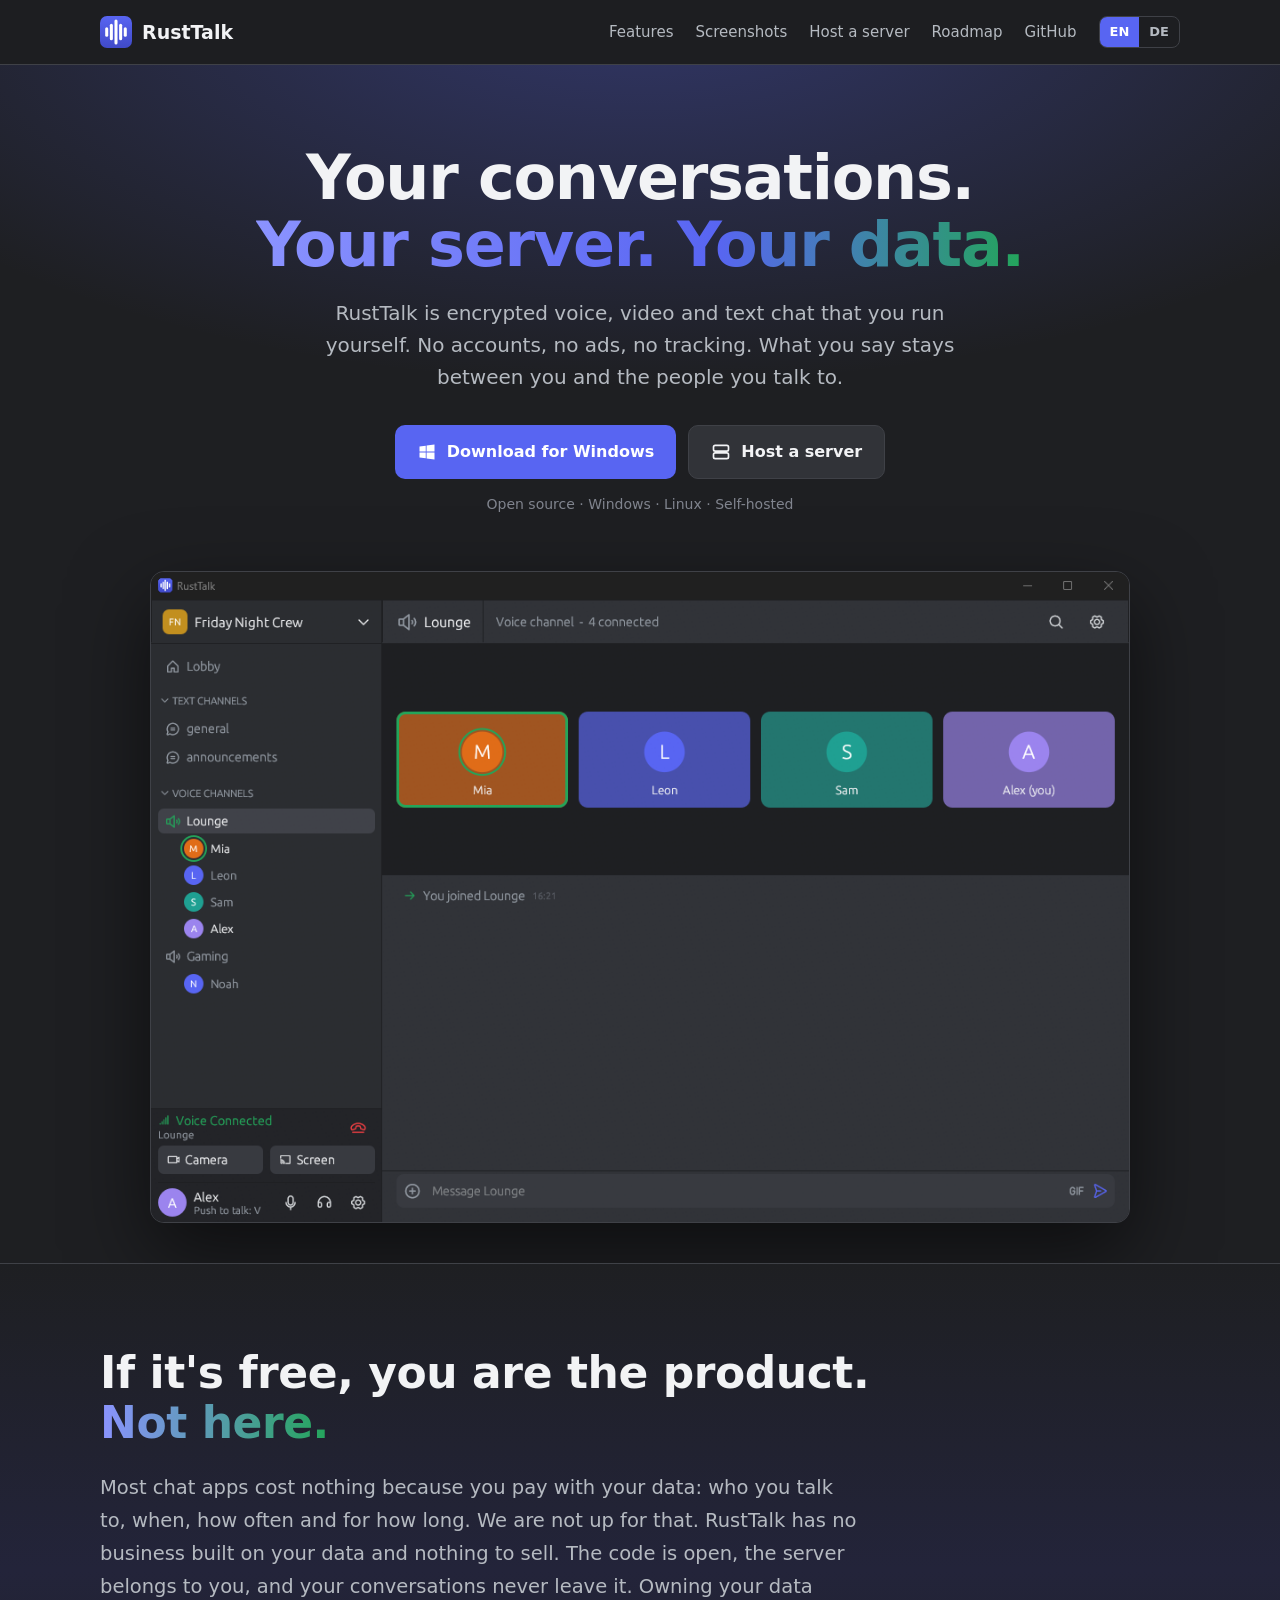
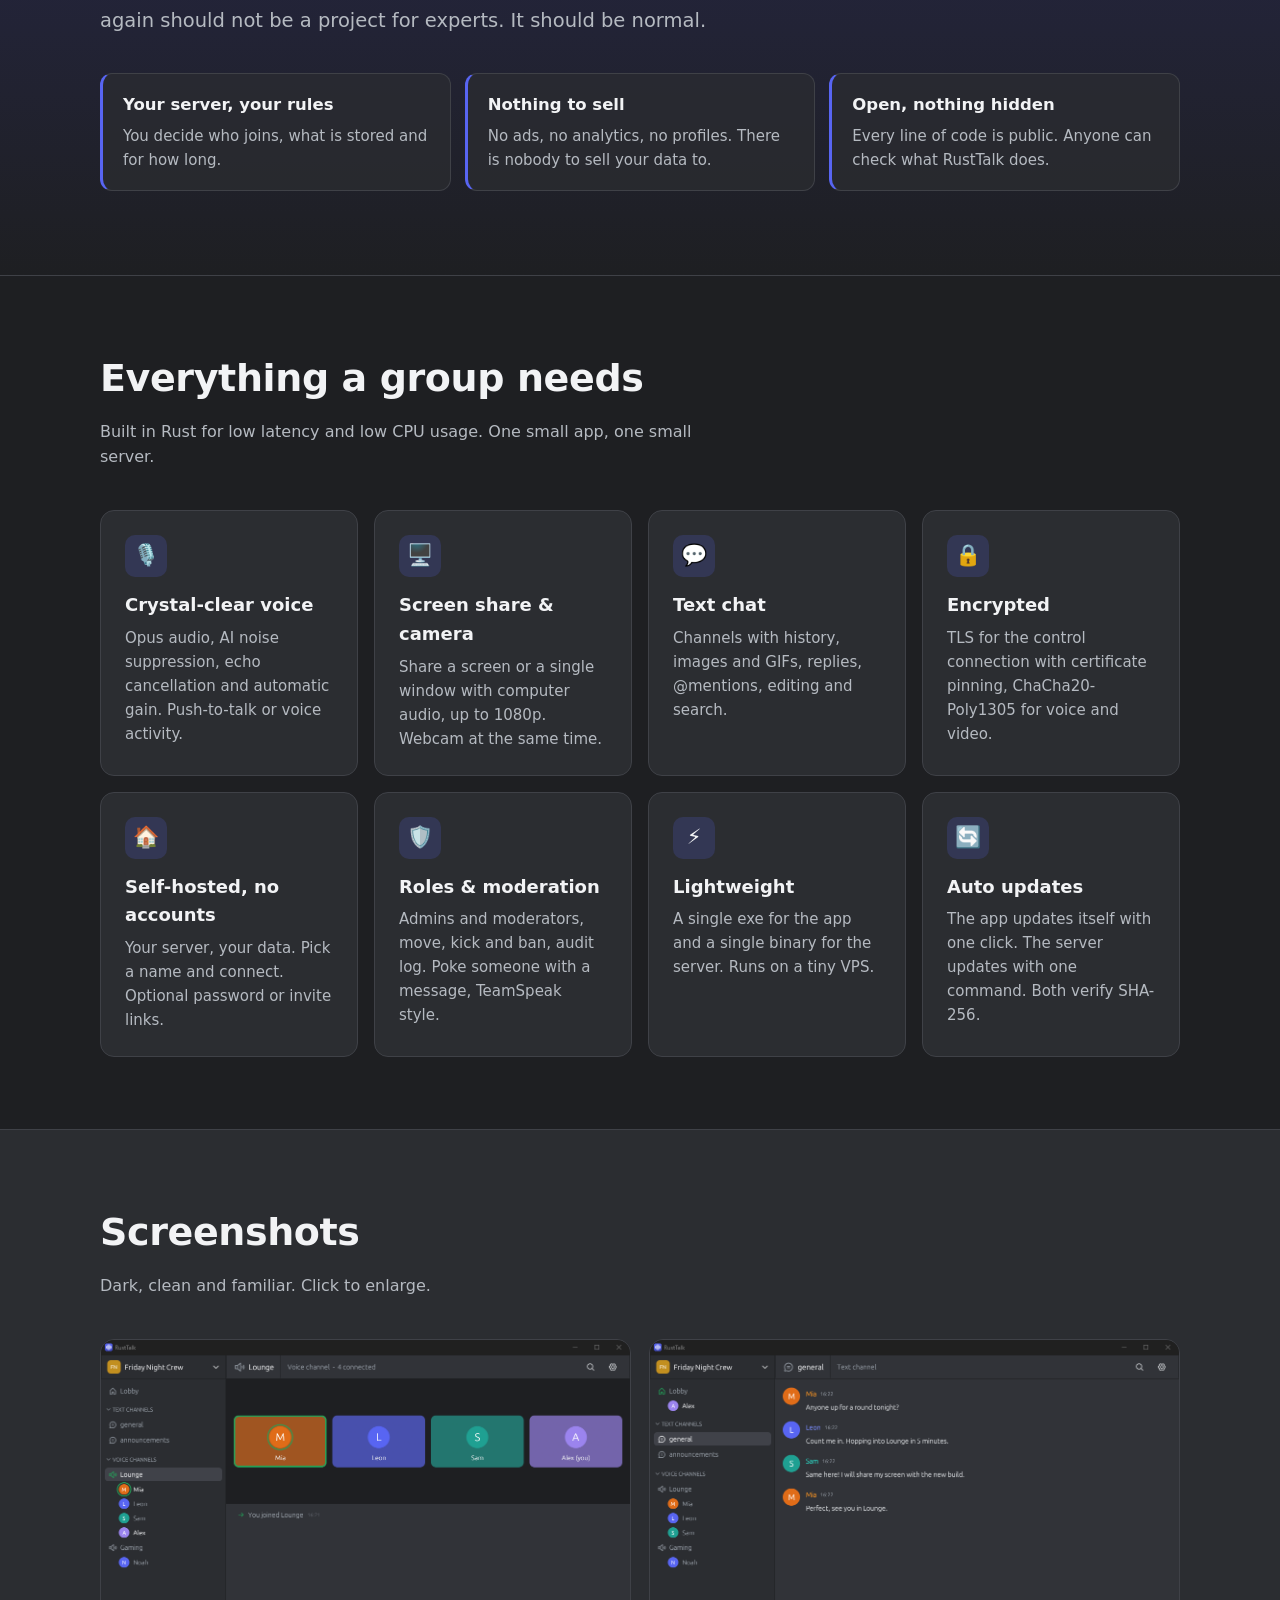
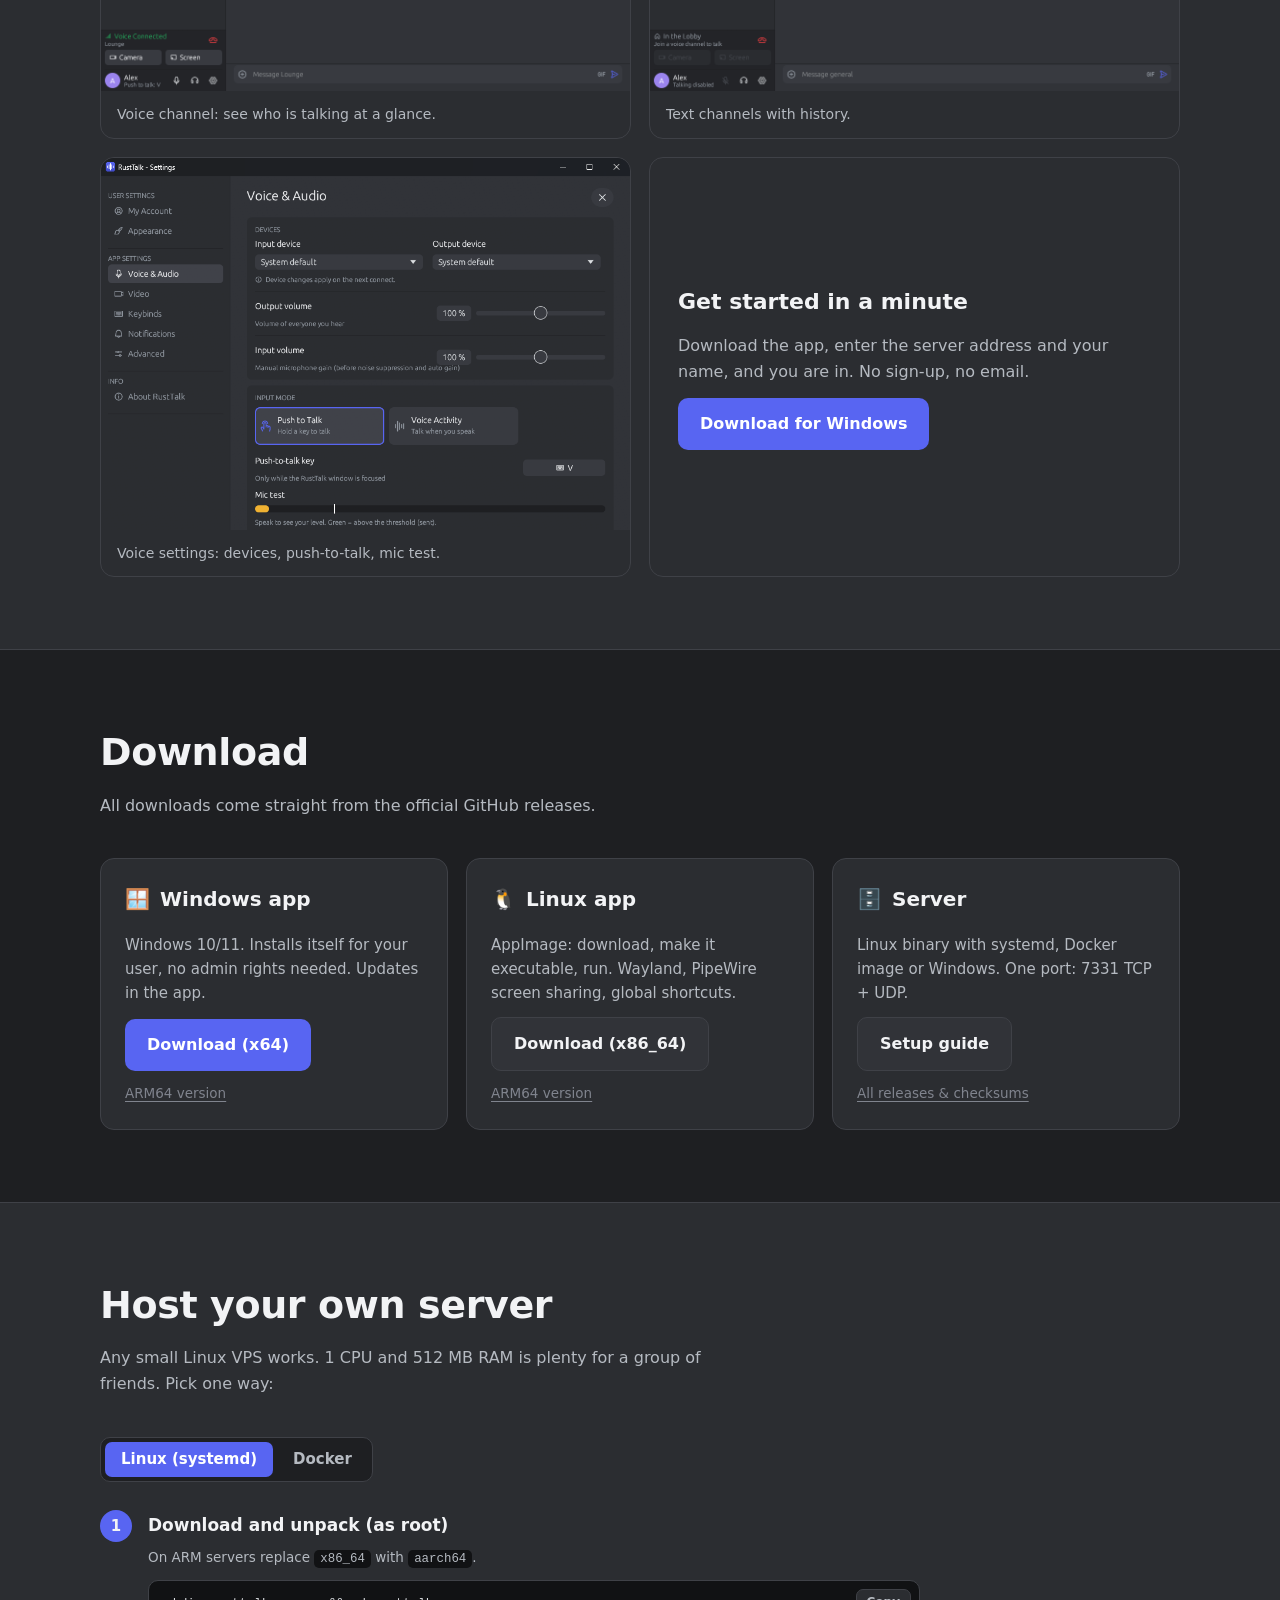
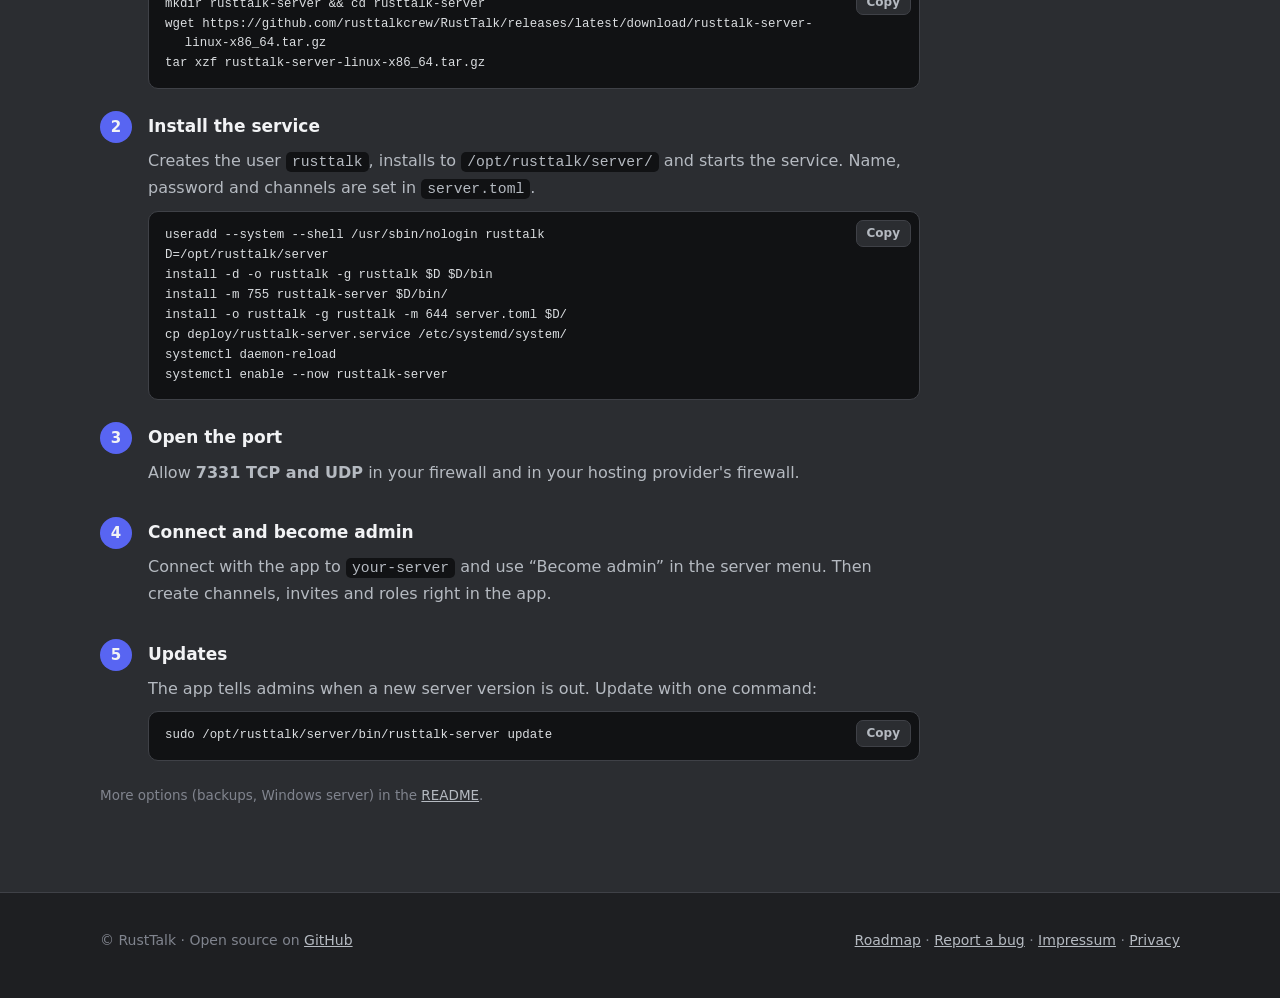
==== website/index.html @ 8cd97161 "Website: lead with data ownership ("If it's free, you are the product") New headline "Your conversat" ====
<!doctype html>
<html lang="en">
<head>
<meta charset="utf-8">
<meta name="viewport" content="width=device-width, initial-scale=1">
<title>RustTalk – Your conversations. Your server. Your data.</title>
<meta name="description" content="RustTalk: encrypted voice, video and text chat you run yourself. No accounts, no ads, no tracking. Own your data again.">
<link rel="icon" href="favicon.svg" type="image/svg+xml">
<link rel="apple-touch-icon" href="img/apple-touch-icon.png">
<meta property="og:title" content="RustTalk">
<meta property="og:description" content="Your conversations. Your server. Your data. No accounts, no ads, no tracking.">
<meta property="og:image" content="https://rusttalk.com/img/voice.png">
<style>
:root{
  --bg:#1e1f22;--bg2:#2b2d31;--bg3:#313338;--line:#3f4147;
  --text:#f2f3f5;--muted:#b5bac1;--dim:#80848e;
  --accent:#5865f2;--accent2:#4752c4;--green:#23a55a;
  --radius:14px;--max:1120px;
}
*{box-sizing:border-box}
html{scroll-behavior:smooth}
body{margin:0;background:var(--bg);color:var(--text);font:16px/1.6 system-ui,-apple-system,"Segoe UI",Roboto,Ubuntu,sans-serif;-webkit-font-smoothing:antialiased}
a{color:inherit}
.wrap{max-width:var(--max);margin:0 auto;padding:0 20px}
/* nav */
nav{position:sticky;top:0;z-index:10;background:rgba(30,31,34,.85);backdrop-filter:blur(10px);border-bottom:1px solid var(--line)}
nav .wrap{display:flex;align-items:center;gap:20px;height:64px}
.brand{display:flex;align-items:center;gap:10px;font-weight:700;font-size:19px;text-decoration:none}
.brand svg{width:32px;height:32px}
.links{display:flex;gap:22px;margin-left:auto;align-items:center}
.links a{text-decoration:none;color:var(--muted);font-size:15px}
.links a:hover{color:var(--text)}
.lang{display:flex;border:1px solid var(--line);border-radius:8px;overflow:hidden}
.lang button{background:none;border:0;color:var(--muted);padding:5px 10px;font:inherit;font-size:13px;font-weight:600;cursor:pointer}
.lang button.on{background:var(--accent);color:#fff}
@media(max-width:720px){.links a.opt{display:none}}
/* hero */
.hero{padding:80px 0 40px;text-align:center;background:radial-gradient(900px 400px at 50% -80px,rgba(88,101,242,.35),transparent)}
.hero h1{font-size:clamp(36px,6vw,62px);line-height:1.08;margin:0 0 18px;letter-spacing:-.02em}
.hero h1 span{background:linear-gradient(90deg,#8b93ff,#5865f2 60%,#23a55a);-webkit-background-clip:text;background-clip:text;color:transparent}
.hero p.lead{font-size:clamp(17px,2.2vw,20px);color:var(--muted);max-width:680px;margin:0 auto 32px}
.cta{display:flex;gap:12px;justify-content:center;flex-wrap:wrap}
.btn{display:inline-flex;align-items:center;gap:10px;padding:13px 22px;border-radius:10px;font-weight:600;text-decoration:none;font-size:16px;transition:background .15s,transform .15s}
.btn.primary{background:var(--accent);color:#fff}
.btn.primary:hover{background:var(--accent2);transform:translateY(-1px)}
.btn.ghost{background:var(--bg3);color:var(--text);border:1px solid var(--line)}
.btn.ghost:hover{background:#3a3c42}
.btn svg{width:20px;height:20px;flex:none}
.ver{margin-top:14px;color:var(--dim);font-size:14px}
.shot-hero{margin:56px auto 0;max-width:980px;border-radius:var(--radius);overflow:hidden;border:1px solid var(--line);box-shadow:0 30px 80px rgba(0,0,0,.55)}
.shot-hero img{display:block;width:100%;height:auto}
/* sections */
section{padding:72px 0}
h2{font-size:clamp(28px,4vw,38px);margin:0 0 10px;letter-spacing:-.01em}
.sub{color:var(--muted);margin:0 0 40px;max-width:640px}
.grid{display:grid;grid-template-columns:repeat(auto-fit,minmax(250px,1fr));gap:16px}
.card{background:var(--bg2);border:1px solid var(--line);border-radius:var(--radius);padding:24px}
.card .ic{width:42px;height:42px;border-radius:10px;background:rgba(88,101,242,.18);display:grid;place-items:center;margin-bottom:14px;font-size:21px}
.card h3{margin:0 0 6px;font-size:18px}
.card p{margin:0;color:var(--muted);font-size:15px}
/* gallery */
.gallery{display:grid;grid-template-columns:1fr 1fr;gap:18px}
.gallery figure{margin:0;background:var(--bg2);border:1px solid var(--line);border-radius:var(--radius);overflow:hidden}
.gallery img{display:block;width:100%;height:auto;cursor:zoom-in}
.gallery figcaption{padding:12px 16px;color:var(--muted);font-size:14px}
@media(max-width:760px){.gallery{grid-template-columns:1fr}}
/* downloads */
.dl{display:grid;grid-template-columns:repeat(auto-fit,minmax(300px,1fr));gap:18px}
.dl .card{display:flex;flex-direction:column;gap:12px}
.dl .card h3{display:flex;align-items:center;gap:10px;font-size:20px}
.dl .card .btn{align-self:flex-start;margin-top:auto}
.alt-link{font-size:13.5px;color:var(--dim);text-decoration:underline;text-underline-offset:3px}
.alt-link:hover{color:var(--text)}
.small{font-size:13.5px;color:var(--dim)}
pre{position:relative;background:#111214;border:1px solid var(--line);border-radius:10px;padding:14px 16px;padding-right:76px;white-space:pre-wrap;overflow-wrap:anywhere;font:13.5px/1.6 ui-monospace,"Cascadia Code",Consolas,monospace;color:#dbdee1;margin:0}
.copy{position:absolute;top:8px;right:8px;background:#2b2d31;border:1px solid var(--line);color:var(--muted);border-radius:7px;padding:4px 10px;font:600 12px/1.4 system-ui,sans-serif;cursor:pointer}
.copy:hover{color:var(--text);background:#3a3c42}
.copy.ok{color:#fff;background:var(--green);border-color:var(--green)}
.tabs{display:inline-flex;gap:4px;background:#1e1f22;border:1px solid var(--line);border-radius:10px;padding:4px;margin:0 0 28px}
.tabs button{background:none;border:0;color:var(--muted);font:600 15px/1 system-ui,sans-serif;padding:10px 16px;border-radius:7px;cursor:pointer}
.tabs button.on{background:var(--accent);color:#fff}
[hidden]{display:none!important}
.more-docs{margin-top:24px}
.more-docs a{color:var(--muted)}
code{font-family:ui-monospace,"Cascadia Code",Consolas,monospace;font-size:.92em;background:#111214;padding:2px 6px;border-radius:5px}
pre code{background:none;padding:0}
.steps{counter-reset:s;display:grid;gap:22px;max-width:820px}
.steps>div{position:relative;padding-left:48px}
.steps>div::before{counter-increment:s;content:counter(s);position:absolute;left:0;top:0;width:32px;height:32px;border-radius:50%;background:var(--accent);display:grid;place-items:center;font-weight:700;font-size:15px}
.steps h3{margin:2px 0 8px;font-size:17px}
.steps p{margin:0 0 10px;color:var(--muted)}
.alt{background:var(--bg2);border-top:1px solid var(--line);border-bottom:1px solid var(--line)}
.alt .card{background:var(--bg3)}
/* why */
.why{padding:84px 0;background:linear-gradient(180deg,var(--bg) 0%,#23243a 50%,var(--bg) 100%);border-top:1px solid var(--line);border-bottom:1px solid var(--line)}
.why h2{font-size:clamp(28px,4.4vw,44px);line-height:1.15;margin:0 0 22px;max-width:820px}
.why h2 span{background:linear-gradient(90deg,#8b93ff,#23a55a);-webkit-background-clip:text;background-clip:text;color:transparent}
.manifest{font-size:clamp(17px,2vw,19.5px);line-height:1.7;color:var(--muted);max-width:760px;margin:0 0 36px}
.pillars{display:grid;grid-template-columns:repeat(auto-fit,minmax(220px,1fr));gap:14px}
.pillars>div{background:rgba(43,45,49,.7);border:1px solid var(--line);border-left:3px solid var(--accent);border-radius:12px;padding:18px 20px;display:flex;flex-direction:column;gap:6px}
.pillars b{font-size:16.5px}
.pillars span{color:var(--muted);font-size:15px}
/* footer */
footer{padding:36px 0 50px;color:var(--dim);font-size:14px}
footer .wrap{display:flex;gap:16px;flex-wrap:wrap;justify-content:space-between}
footer a{color:var(--muted)}
/* lightbox */
#lb{position:fixed;inset:0;background:rgba(0,0,0,.88);display:none;align-items:center;justify-content:center;padding:20px;z-index:50;cursor:zoom-out}
#lb.on{display:flex}
#lb img{max-width:100%;max-height:100%;border-radius:10px}
/* i18n */
html[lang=en] [data-l=de],html[lang=de] [data-l=en]{display:none!important}
.ln{display:block;padding-left:1.6em;text-indent:-1.6em}
@media(max-width:640px){pre{font-size:12.5px;padding:12px;padding-top:40px}.copy{top:6px}.steps>div{padding-left:0}.steps>div::before{position:static;display:grid;margin-bottom:10px}.tabs{display:flex}.tabs button{flex:1}}
</style>
</head>
<body>

<nav>
  <div class="wrap">
    <a class="brand" href="#top" aria-label="RustTalk">
      <img src="favicon.svg" alt="" width="32" height="32">
      RustTalk
    </a>
    <div class="links">
      <a class="opt" href="#features"><span data-l="en">Features</span><span data-l="de">Funktionen</span></a>
      <a class="opt" href="#screenshots">Screenshots</a>
      <a class="opt" href="#server"><span data-l="en">Host a server</span><span data-l="de">Server hosten</span></a>
      <a href="roadmap.html">Roadmap</a>
      <a class="opt" href="https://github.com/rusttalkcrew/RustTalk" rel="noopener">GitHub</a>
      <div class="lang" role="group" aria-label="Language">
        <button type="button" data-set="en">EN</button><button type="button" data-set="de">DE</button>
      </div>
    </div>
  </div>
</nav>

<header class="hero" id="top">
  <div class="wrap">
    <h1 data-l="en">Your conversations.<br><span>Your server. Your data.</span></h1>
    <h1 data-l="de">Deine Gespräche.<br><span>Dein Server. Deine Daten.</span></h1>
    <p class="lead" data-l="en">RustTalk is encrypted voice, video and text chat that you run yourself. No accounts, no ads, no tracking. What you say stays between you and the people you talk to.</p>
    <p class="lead" data-l="de">RustTalk ist verschlüsselter Voice-, Video- und Text-Chat, den du selbst betreibst. Keine Accounts, keine Werbung, kein Tracking. Was du sagst, bleibt zwischen dir und den Menschen, mit denen du sprichst.</p>
    <div class="cta">
      <a class="btn primary" href="https://github.com/rusttalkcrew/RustTalk/releases/latest/download/rusttalk-windows.exe">
        <svg viewBox="0 0 24 24" fill="currentColor" aria-hidden="true"><path d="M3 5.5 10.5 4.5v7H3zm8.5-1.2L21 3v8.5h-9.5zM3 12.5h7.5v7L3 18.5zm8.5 0H21V21l-9.5-1.3z"/></svg>
        <span data-l="en">Download for Windows</span><span data-l="de">Für Windows herunterladen</span>
      </a>
      <a class="btn ghost" href="#server">
        <svg viewBox="0 0 24 24" fill="none" stroke="currentColor" stroke-width="2" aria-hidden="true"><rect x="3" y="4" width="18" height="7" rx="2"/><rect x="3" y="13" width="18" height="7" rx="2"/><path d="M7 7.5h.01M7 16.5h.01"/></svg>
        <span data-l="en">Host a server</span><span data-l="de">Server hosten</span>
      </a>
    </div>
    <div class="ver"><span class="js-ver"></span><span data-l="en">Open source · Windows · Linux · Self-hosted</span><span data-l="de">Open Source · Windows · Linux · Selbst gehostet</span></div>
    <div class="shot-hero"><img src="img/voice.png" width="1100" height="731" alt="RustTalk voice channel with four people"></div>
  </div>
</header>

<section id="why" class="why">
  <div class="wrap">
    <h2 data-l="en">If it's free, you are the product.<br><span>Not here.</span></h2>
    <h2 data-l="de">Wenn es nichts kostet, bist du das Produkt.<br><span>Hier nicht.</span></h2>
    <p class="manifest" data-l="en">Most chat apps cost nothing because you pay with your data: who you talk to, when, how often and for how long. We are not up for that. RustTalk has no business built on your data and nothing to sell. The code is open, the server belongs to you, and your conversations never leave it. Owning your data again should not be a project for experts. It should be normal.</p>
    <p class="manifest" data-l="de">Die meisten Chat-Apps kosten nichts, weil du mit deinen Daten bezahlst: mit wem du sprichst, wann, wie oft und wie lange. Darauf haben wir keine Lust. Hinter RustTalk steckt kein Geschäft mit deinen Daten und nichts, das verkauft wird. Der Code ist offen, der Server gehört dir, und deine Gespräche verlassen ihn nicht. Die eigenen Daten wieder selbst zu besitzen sollte kein Projekt für Experten sein, sondern selbstverständlich.</p>
    <div class="pillars">
      <div><b data-l="en">Your server, your rules</b><b data-l="de">Dein Server, deine Regeln</b>
        <span data-l="en">You decide who joins, what is stored and for how long.</span><span data-l="de">Du entscheidest, wer reinkommt, was gespeichert wird und wie lange.</span></div>
      <div><b data-l="en">Nothing to sell</b><b data-l="de">Nichts zu verkaufen</b>
        <span data-l="en">No ads, no analytics, no profiles. There is nobody to sell your data to.</span><span data-l="de">Keine Werbung, keine Analyse, keine Profile. Es gibt niemanden, an den deine Daten gehen.</span></div>
      <div><b data-l="en">Open, nothing hidden</b><b data-l="de">Offen, nichts versteckt</b>
        <span data-l="en">Every line of code is public. Anyone can check what RustTalk does.</span><span data-l="de">Jede Zeile Code ist öffentlich. Jeder kann nachprüfen, was RustTalk tut.</span></div>
    </div>
  </div>
</section>

<section id="features">
  <div class="wrap">
    <h2 data-l="en">Everything a group needs</h2>
    <h2 data-l="de">Alles, was eine Gruppe braucht</h2>
    <p class="sub" data-l="en">Built in Rust for low latency and low CPU usage. One small app, one small server.</p>
    <p class="sub" data-l="de">In Rust gebaut für geringe Latenz und wenig CPU-Last. Eine kleine App, ein kleiner Server.</p>
    <div class="grid">
      <div class="card"><div class="ic">🎙️</div>
        <h3 data-l="en">Crystal-clear voice</h3><h3 data-l="de">Glasklare Sprache</h3>
        <p data-l="en">Opus audio, AI noise suppression, echo cancellation and automatic gain. Push-to-talk or voice activity.</p>
        <p data-l="de">Opus-Audio, KI-Rauschunterdrückung, Echounterdrückung und automatische Lautstärke. Push-to-Talk oder Sprachaktivierung.</p></div>
      <div class="card"><div class="ic">🖥️</div>
        <h3 data-l="en">Screen share &amp; camera</h3><h3 data-l="de">Bildschirm &amp; Kamera</h3>
        <p data-l="en">Share a screen or a single window with computer audio, up to 1080p. Webcam at the same time.</p>
        <p data-l="de">Bildschirm oder einzelnes Fenster mit Systemton teilen, bis 1080p. Webcam gleichzeitig.</p></div>
      <div class="card"><div class="ic">💬</div>
        <h3 data-l="en">Text chat</h3><h3 data-l="de">Text-Chat</h3>
        <p data-l="en">Channels with history, images and GIFs, replies, @mentions, editing and search.</p>
        <p data-l="de">Kanäle mit Verlauf, Bildern und GIFs, Antworten, @Erwähnungen, Bearbeiten und Suche.</p></div>
      <div class="card"><div class="ic">🔒</div>
        <h3 data-l="en">Encrypted</h3><h3 data-l="de">Verschlüsselt</h3>
        <p data-l="en">TLS for the control connection with certificate pinning, ChaCha20-Poly1305 for voice and video.</p>
        <p data-l="de">TLS für die Steuerverbindung mit Zertifikat-Pinning, ChaCha20-Poly1305 für Sprache und Video.</p></div>
      <div class="card"><div class="ic">🏠</div>
        <h3 data-l="en">Self-hosted, no accounts</h3><h3 data-l="de">Selbst gehostet, ohne Accounts</h3>
        <p data-l="en">Your server, your data. Pick a name and connect. Optional password or invite links.</p>
        <p data-l="de">Dein Server, deine Daten. Namen wählen und verbinden. Optional mit Passwort oder Einladungslinks.</p></div>
      <div class="card"><div class="ic">🛡️</div>
        <h3 data-l="en">Roles &amp; moderation</h3><h3 data-l="de">Rollen &amp; Moderation</h3>
        <p data-l="en">Admins and moderators, move, kick and ban, audit log. Poke someone with a message, TeamSpeak style.</p>
        <p data-l="de">Admins und Moderatoren, verschieben, kicken, bannen, Audit-Log. Jemanden mit Nachricht anstupsen, wie bei TeamSpeak.</p></div>
      <div class="card"><div class="ic">⚡</div>
        <h3 data-l="en">Lightweight</h3><h3 data-l="de">Leichtgewichtig</h3>
        <p data-l="en">A single exe for the app and a single binary for the server. Runs on a tiny VPS.</p>
        <p data-l="de">Eine einzige exe für die App und eine einzige Datei für den Server. Läuft auf einem kleinen VPS.</p></div>
      <div class="card"><div class="ic">🔄</div>
        <h3 data-l="en">Auto updates</h3><h3 data-l="de">Automatische Updates</h3>
        <p data-l="en">The app updates itself with one click. The server updates with one command. Both verify SHA-256.</p>
        <p data-l="de">Die App aktualisiert sich mit einem Klick, der Server mit einem Befehl. Beide prüfen SHA-256.</p></div>
    </div>
  </div>
</section>

<section id="screenshots" class="alt">
  <div class="wrap">
    <h2>Screenshots</h2>
    <p class="sub" data-l="en">Dark, clean and familiar. Click to enlarge.</p>
    <p class="sub" data-l="de">Dunkel, aufgeräumt und vertraut. Zum Vergrößern anklicken.</p>
    <div class="gallery">
      <figure><img src="img/voice.png" width="1100" height="731" loading="lazy" alt="Voice channel">
        <figcaption><span data-l="en">Voice channel: see who is talking at a glance.</span><span data-l="de">Sprachkanal: auf einen Blick sehen, wer spricht.</span></figcaption></figure>
      <figure><img src="img/chat.png" width="1100" height="731" loading="lazy" alt="Text chat">
        <figcaption><span data-l="en">Text channels with history.</span><span data-l="de">Textkanäle mit Verlauf.</span></figcaption></figure>
      <figure><img src="img/settings.png" width="900" height="633" loading="lazy" alt="Voice settings">
        <figcaption><span data-l="en">Voice settings: devices, push-to-talk, mic test.</span><span data-l="de">Spracheinstellungen: Geräte, Push-to-Talk, Mikrofontest.</span></figcaption></figure>
      <figure style="display:flex;flex-direction:column;justify-content:center;padding:28px;gap:14px">
        <h3 style="margin:0;font-size:22px" data-l="en">Get started in a minute</h3>
        <h3 style="margin:0;font-size:22px" data-l="de">In einer Minute startklar</h3>
        <p style="margin:0;color:var(--muted)" data-l="en">Download the app, enter the server address and your name, and you are in. No sign-up, no email.</p>
        <p style="margin:0;color:var(--muted)" data-l="de">App herunterladen, Serveradresse und Namen eingeben, fertig. Keine Registrierung, keine E-Mail.</p>
        <a class="btn primary" style="align-self:flex-start" href="https://github.com/rusttalkcrew/RustTalk/releases/latest/download/rusttalk-windows.exe"><span data-l="en">Download for Windows</span><span data-l="de">Für Windows herunterladen</span></a>
      </figure>
    </div>
  </div>
</section>

<section id="download">
  <div class="wrap">
    <h2>Download</h2>
    <p class="sub" data-l="en">All downloads come straight from the official GitHub releases. <span class="js-ver2"></span></p>
    <p class="sub" data-l="de">Alle Downloads kommen direkt aus den offiziellen GitHub-Releases. <span class="js-ver2"></span></p>
    <div class="dl">
      <div class="card">
        <h3>🪟 <span data-l="en">Windows app</span><span data-l="de">Windows-App</span></h3>
        <p class="small" data-l="en">Windows 10/11. Installs itself for your user, no admin rights needed. Updates in the app.</p>
        <p class="small" data-l="de">Windows 10/11. Installiert sich für deinen Benutzer, ohne Adminrechte. Updates direkt in der App.</p>
        <a class="btn primary" href="https://github.com/rusttalkcrew/RustTalk/releases/latest/download/rusttalk-windows.exe"><span data-l="en">Download (x64)</span><span data-l="de">Herunterladen (x64)</span></a>
        <a class="alt-link" href="https://github.com/rusttalkcrew/RustTalk/releases/latest/download/rusttalk-windows-arm64.exe"><span data-l="en">ARM64 version</span><span data-l="de">ARM64-Version</span></a>
      </div>
      <div class="card">
        <h3>🐧 <span data-l="en">Linux app</span><span data-l="de">Linux-App</span></h3>
        <p class="small" data-l="en">AppImage: download, make it executable, run. Wayland, PipeWire screen sharing, global shortcuts.</p>
        <p class="small" data-l="de">AppImage: herunterladen, ausführbar machen, starten. Wayland, Bildschirm teilen über PipeWire, globale Tastenkürzel.</p>
        <a class="btn ghost" href="https://github.com/rusttalkcrew/RustTalk/releases/latest/download/rusttalk-linux-x86_64.AppImage"><span data-l="en">Download (x86_64)</span><span data-l="de">Herunterladen (x86_64)</span></a>
        <a class="alt-link" href="https://github.com/rusttalkcrew/RustTalk/releases/latest/download/rusttalk-linux-aarch64.AppImage"><span data-l="en">ARM64 version</span><span data-l="de">ARM64-Version</span></a>
      </div>
      <div class="card">
        <h3>🗄️ <span data-l="en">Server</span><span data-l="de">Server</span></h3>
        <p class="small" data-l="en">Linux binary with systemd, Docker image or Windows. One port: 7331 TCP + UDP.</p>
        <p class="small" data-l="de">Linux-Datei mit systemd, Docker-Image oder Windows. Ein Port: 7331 TCP + UDP.</p>
        <a class="btn ghost" href="#server"><span data-l="en">Setup guide</span><span data-l="de">Anleitung</span></a>
        <a class="alt-link" href="https://github.com/rusttalkcrew/RustTalk/releases" rel="noopener"><span data-l="en">All releases &amp; checksums</span><span data-l="de">Alle Releases &amp; Prüfsummen</span></a>
      </div>
    </div>
  </div>
</section>

<section id="server" class="alt">
  <div class="wrap">
    <h2 data-l="en">Host your own server</h2>
    <h2 data-l="de">Eigenen Server hosten</h2>
    <p class="sub" data-l="en">Any small Linux VPS works. 1 CPU and 512 MB RAM is plenty for a group of friends. Pick one way:</p>
    <p class="sub" data-l="de">Jeder kleine Linux-VPS reicht. 1 CPU und 512 MB RAM genügen für einen Freundeskreis. Wähle einen Weg:</p>
    <div class="tabs" role="tablist">
      <button type="button" role="tab" data-tab="systemd" class="on">Linux (systemd)</button>
      <button type="button" role="tab" data-tab="docker">Docker</button>
    </div>

    <div class="steps" data-panel="systemd">
      <div>
        <h3 data-l="en">Download and unpack (as root)</h3><h3 data-l="de">Herunterladen und entpacken (als root)</h3>
        <p class="small" data-l="en">On ARM servers replace <code>x86_64</code> with <code>aarch64</code>.</p>
        <p class="small" data-l="de">Auf ARM-Servern <code>x86_64</code> durch <code>aarch64</code> ersetzen.</p>
<pre><code>mkdir rusttalk-server && cd rusttalk-server
wget https://github.com/rusttalkcrew/RustTalk/releases/latest/download/rusttalk-server-linux-x86_64.tar.gz
tar xzf rusttalk-server-linux-x86_64.tar.gz</code></pre>
      </div>
      <div>
        <h3 data-l="en">Install the service</h3><h3 data-l="de">Dienst installieren</h3>
        <p data-l="en">Creates the user <code>rusttalk</code>, installs to <code>/opt/rusttalk/server/</code> and starts the service. Name, password and channels are set in <code>server.toml</code>.</p>
        <p data-l="de">Legt den Benutzer <code>rusttalk</code> an, installiert nach <code>/opt/rusttalk/server/</code> und startet den Dienst. Name, Passwort und Kanäle stellst du in der <code>server.toml</code> ein.</p>
<pre><code>useradd --system --shell /usr/sbin/nologin rusttalk
D=/opt/rusttalk/server
install -d -o rusttalk -g rusttalk $D $D/bin
install -m 755 rusttalk-server $D/bin/
install -o rusttalk -g rusttalk -m 644 server.toml $D/
cp deploy/rusttalk-server.service /etc/systemd/system/
systemctl daemon-reload
systemctl enable --now rusttalk-server</code></pre>
      </div>
      <div>
        <h3 data-l="en">Open the port</h3><h3 data-l="de">Port freigeben</h3>
        <p data-l="en">Allow <b>7331 TCP and UDP</b> in your firewall and in your hosting provider's firewall.</p>
        <p data-l="de">Erlaube <b>7331 TCP und UDP</b> in deiner Firewall und in der Firewall deines Hosters.</p>
      </div>
      <div>
        <h3 data-l="en">Connect and become admin</h3><h3 data-l="de">Verbinden und Admin werden</h3>
        <p data-l="en">Connect with the app to <code>your-server</code> and use “Become admin” in the server menu. Then create channels, invites and roles right in the app.</p>
        <p data-l="de">Verbinde dich mit der App zu <code>dein-server</code> und wähle „Admin werden“ im Servermenü. Kanäle, Einladungen und Rollen legst du dann direkt in der App an.</p>
      </div>
      <div>
        <h3 data-l="en">Updates</h3><h3 data-l="de">Updates</h3>
        <p data-l="en">The app tells admins when a new server version is out. Update with one command:</p>
        <p data-l="de">Die App zeigt Admins, wenn eine neue Server-Version da ist. Update mit einem Befehl:</p>
<pre><code>sudo /opt/rusttalk/server/bin/rusttalk-server update</code></pre>
      </div>
    </div>

    <div class="steps" data-panel="docker" hidden>
      <div>
        <h3 data-l="en">Get the compose file</h3><h3 data-l="de">Compose-Datei holen</h3>
        <p data-l="en">Official image <code>ghcr.io/rusttalkcrew/rusttalk-server</code> for amd64 and arm64, hardened and read-only.</p>
        <p data-l="de">Offizielles Image <code>ghcr.io/rusttalkcrew/rusttalk-server</code> für amd64 und arm64, gehärtet und schreibgeschützt.</p>
<pre><code>mkdir rusttalk && cd rusttalk
curl -fsSLO https://raw.githubusercontent.com/rusttalkcrew/RustTalk/main/Server/deploy/docker-compose.yml</code></pre>
      </div>
      <div>
        <h3 data-l="en">Create the admin password</h3><h3 data-l="de">Admin-Passwort anlegen</h3>
        <p data-l="en">The container does not start without it. Read it later with <code>sudo cat admin_password.txt</code>.</p>
        <p data-l="de">Ohne Passwort startet der Container nicht. Später auslesen mit <code>sudo cat admin_password.txt</code>.</p>
<pre><code>openssl rand -base64 32 > admin_password.txt
sudo chown 65532:65532 admin_password.txt
sudo chmod 0400 admin_password.txt</code></pre>
      </div>
      <div>
        <h3 data-l="en">Start it</h3><h3 data-l="de">Starten</h3>
        <p data-l="en">The log shows the TLS fingerprint you can give your users.</p>
        <p data-l="de">Im Log steht der TLS-Fingerabdruck für deine Nutzer.</p>
<pre><code>docker compose up -d
docker compose logs rusttalk</code></pre>
      </div>
      <div>
        <h3 data-l="en">Open the port and log in as admin</h3><h3 data-l="de">Port freigeben und als Admin anmelden</h3>
        <p data-l="en">Allow <b>7331 TCP and UDP</b>. In the app, open Server Settings &gt; Roles and enter the admin password.</p>
        <p data-l="de">Erlaube <b>7331 TCP und UDP</b>. In der App unter Servereinstellungen &gt; Rollen das Admin-Passwort eingeben.</p>
      </div>
    </div>
    <p class="small more-docs"><span data-l="en">More options (backups, Windows server) in the</span><span data-l="de">Mehr Optionen (Backups, Windows-Server) im</span> <a href="https://github.com/rusttalkcrew/RustTalk#setup" rel="noopener">README</a>.</p>
  </div>
</section>

<footer>
  <div class="wrap">
    <div>© RustTalk · <span data-l="en">Open source on</span><span data-l="de">Open Source auf</span> <a href="https://github.com/rusttalkcrew/RustTalk" rel="noopener">GitHub</a></div>
    <div><a href="roadmap.html">Roadmap</a> · <a href="https://github.com/rusttalkcrew/RustTalk/issues" rel="noopener"><span data-l="en">Report a bug</span><span data-l="de">Fehler melden</span></a> · <a href="impressum.html">Impressum</a> · <a href="datenschutz.html"><span data-l="en">Privacy</span><span data-l="de">Datenschutz</span></a></div>
  </div>
</footer>

<div id="lb" role="dialog" aria-label="Screenshot"><img alt=""></div>

<script>
(function(){
  var root=document.documentElement;
  function setLang(l){
    root.lang=l;
    document.querySelectorAll('.lang button').forEach(function(b){b.classList.toggle('on',b.dataset.set===l)});
    try{localStorage.setItem('lang',l)}catch(e){}
  }
  var saved=null;try{saved=localStorage.getItem('lang')}catch(e){}
  setLang(saved||((navigator.language||'en').toLowerCase().indexOf('de')===0?'de':'en'));
  document.querySelectorAll('.lang button').forEach(function(b){b.addEventListener('click',function(){setLang(b.dataset.set)})});

  document.querySelectorAll('pre').forEach(function(pre){
    var code=pre.querySelector('code'),text=code.textContent;
    code.textContent='';
    text.split('\n').forEach(function(line){var s=document.createElement('span');s.className='ln';s.textContent=line;code.appendChild(s)});
    var b=document.createElement('button');b.type='button';b.className='copy';
    function label(){b.textContent=root.lang==='de'?'Kopieren':'Copy'}label();
    b.addEventListener('click',function(){
      var done=function(){b.textContent=root.lang==='de'?'Kopiert':'Copied';b.classList.add('ok');setTimeout(function(){b.classList.remove('ok');label()},1500)};
      if(navigator.clipboard){navigator.clipboard.writeText(text).then(done,function(){})}
    });
    pre.appendChild(b);
    new MutationObserver(label).observe(root,{attributes:true,attributeFilter:['lang']});
  });

  document.querySelectorAll('.tabs button').forEach(function(t){
    t.addEventListener('click',function(){
      document.querySelectorAll('.tabs button').forEach(function(x){x.classList.toggle('on',x===t);x.setAttribute('aria-selected',x===t)});
      document.querySelectorAll('[data-panel]').forEach(function(p){p.hidden=p.dataset.panel!==t.dataset.tab});
    });
  });

  var lb=document.getElementById('lb'),lbi=lb.querySelector('img');
  document.querySelectorAll('.gallery img,.shot-hero img').forEach(function(i){
    i.style.cursor='zoom-in';
    i.addEventListener('click',function(){lbi.src=i.src;lbi.alt=i.alt;lb.classList.add('on')});
  });
  lb.addEventListener('click',function(){lb.classList.remove('on')});
  document.addEventListener('keydown',function(e){if(e.key==='Escape')lb.classList.remove('on')});

  fetch('https://api.github.com/repos/rusttalkcrew/RustTalk/releases/latest')
    .then(function(r){return r.ok?r.json():null})
    .then(function(j){
      if(!j||!j.tag_name)return;
      var d=new Date(j.published_at);
      document.querySelectorAll('.js-ver').forEach(function(e){e.textContent=j.tag_name+' · '});
      document.querySelectorAll('.js-ver2').forEach(function(e){
        e.textContent='→ '+j.tag_name+' ('+d.toISOString().slice(0,10)+')';
      });
    }).catch(function(){});
})();
</script>
</body>
</html>
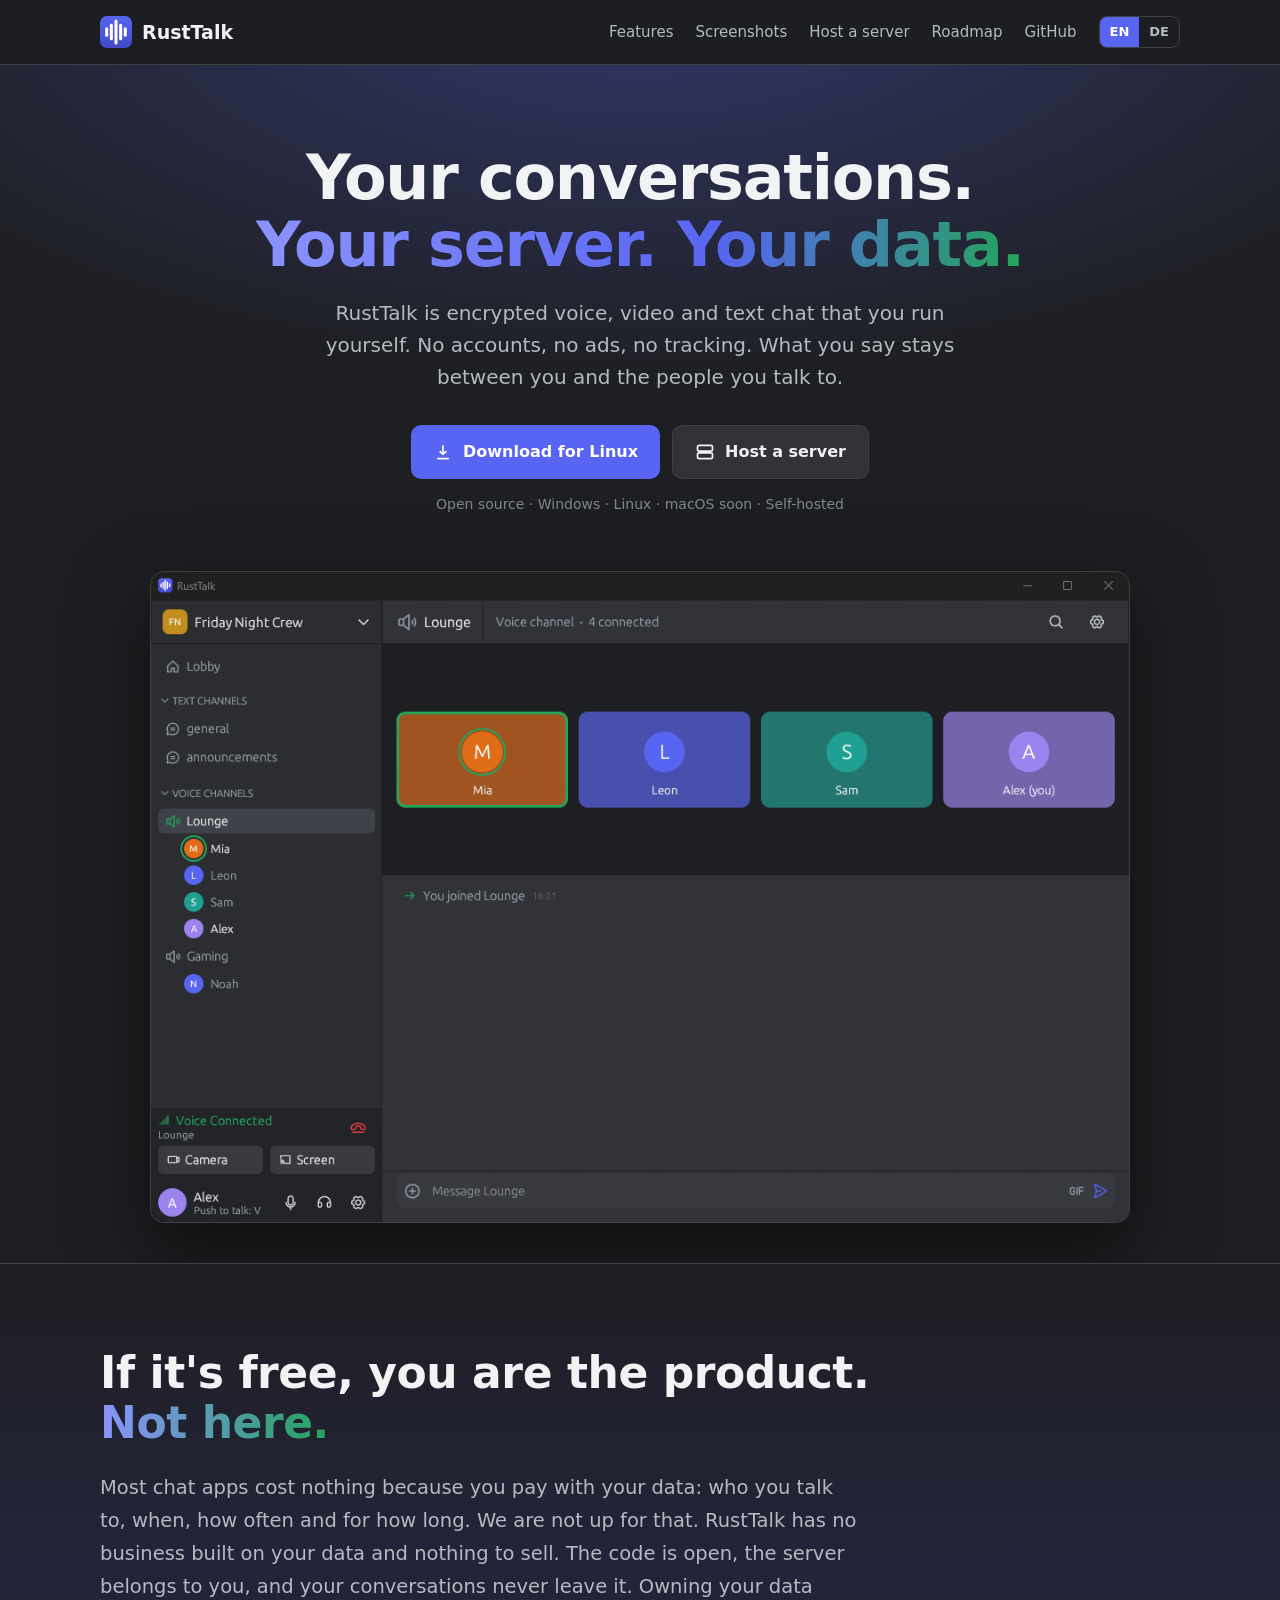
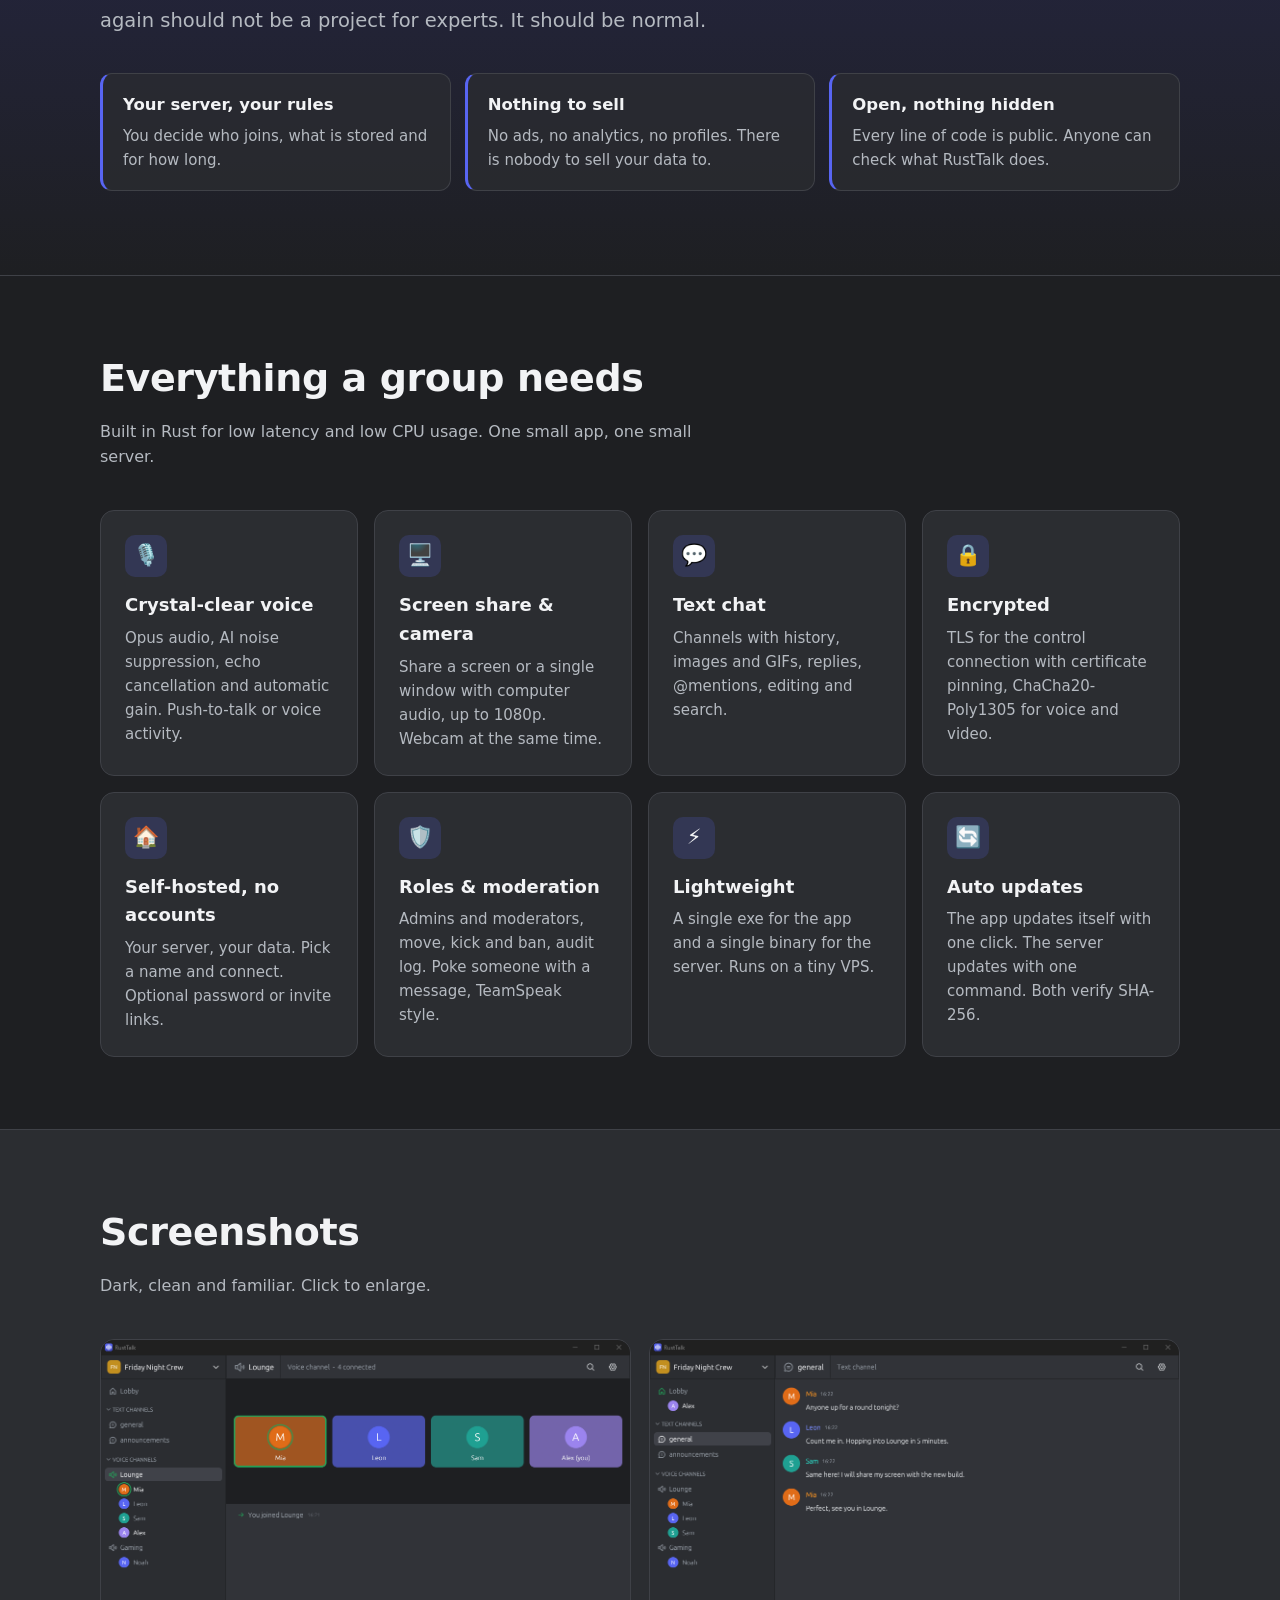
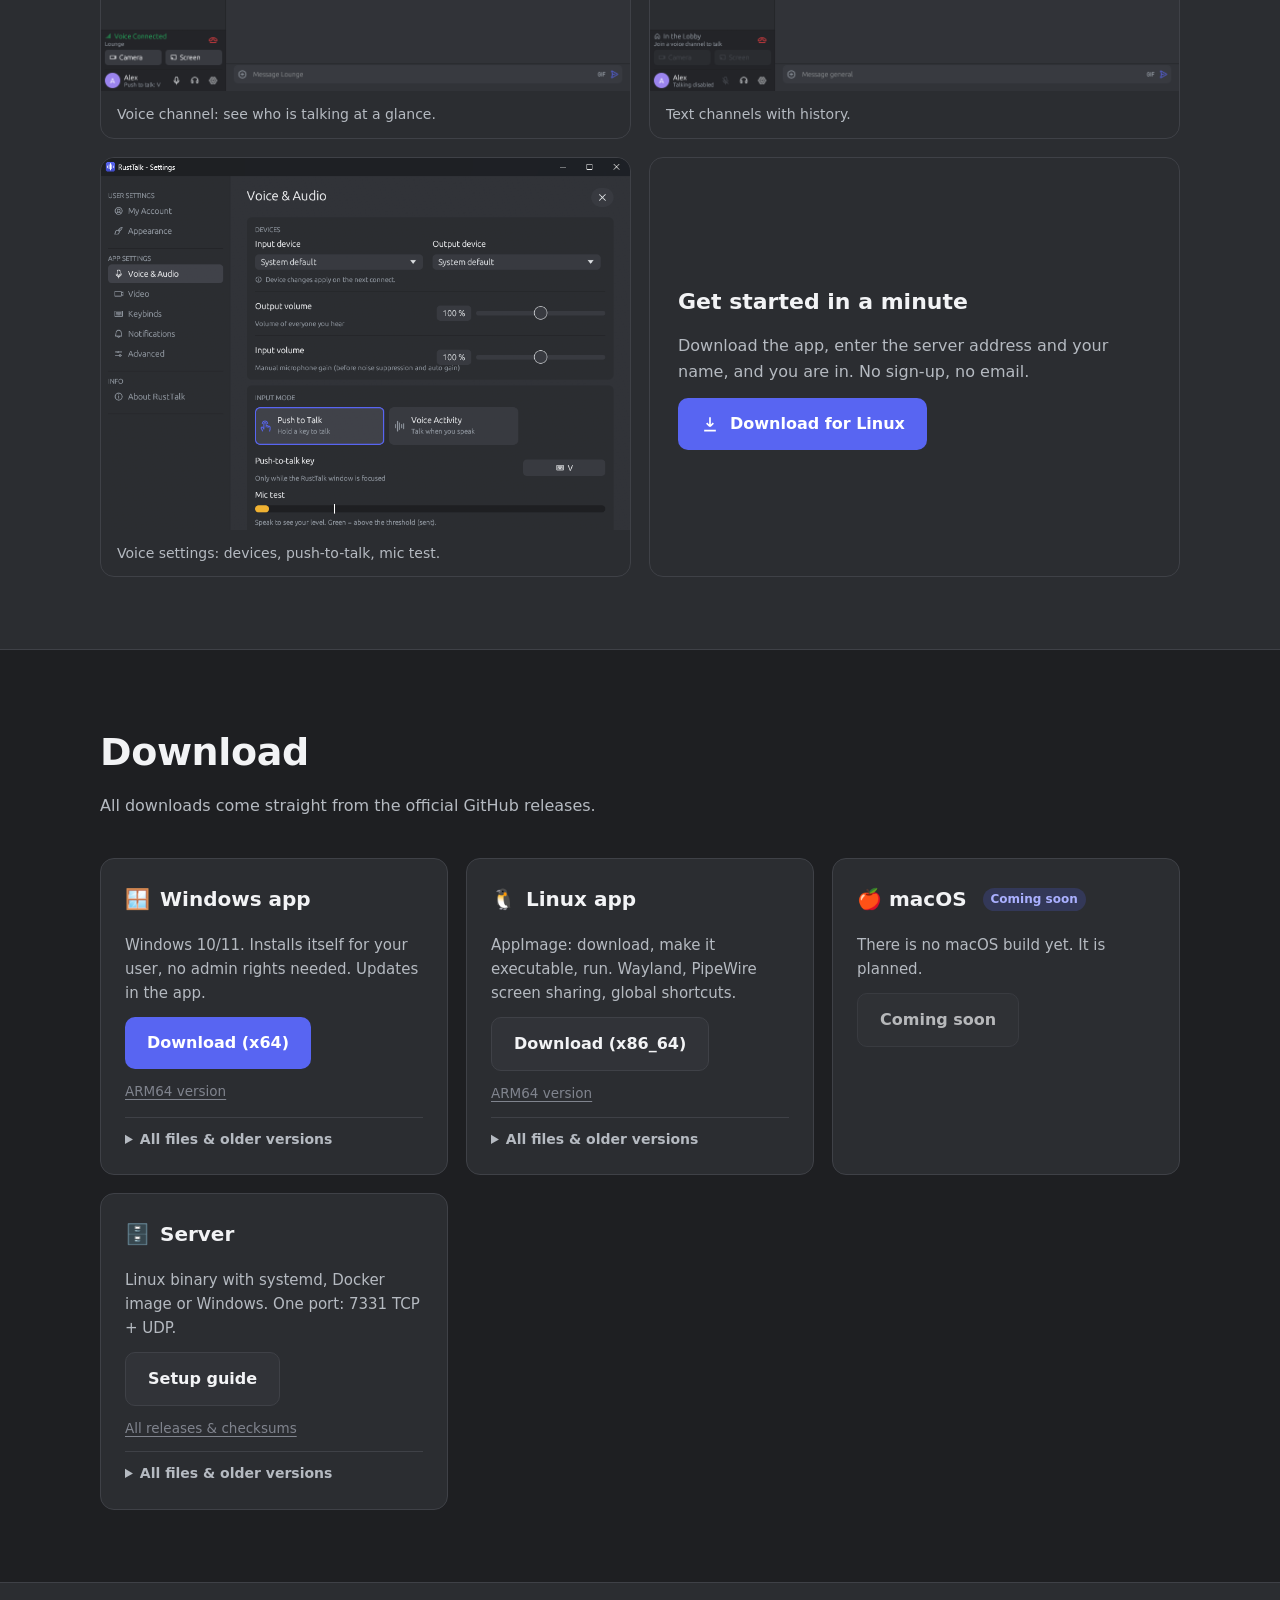
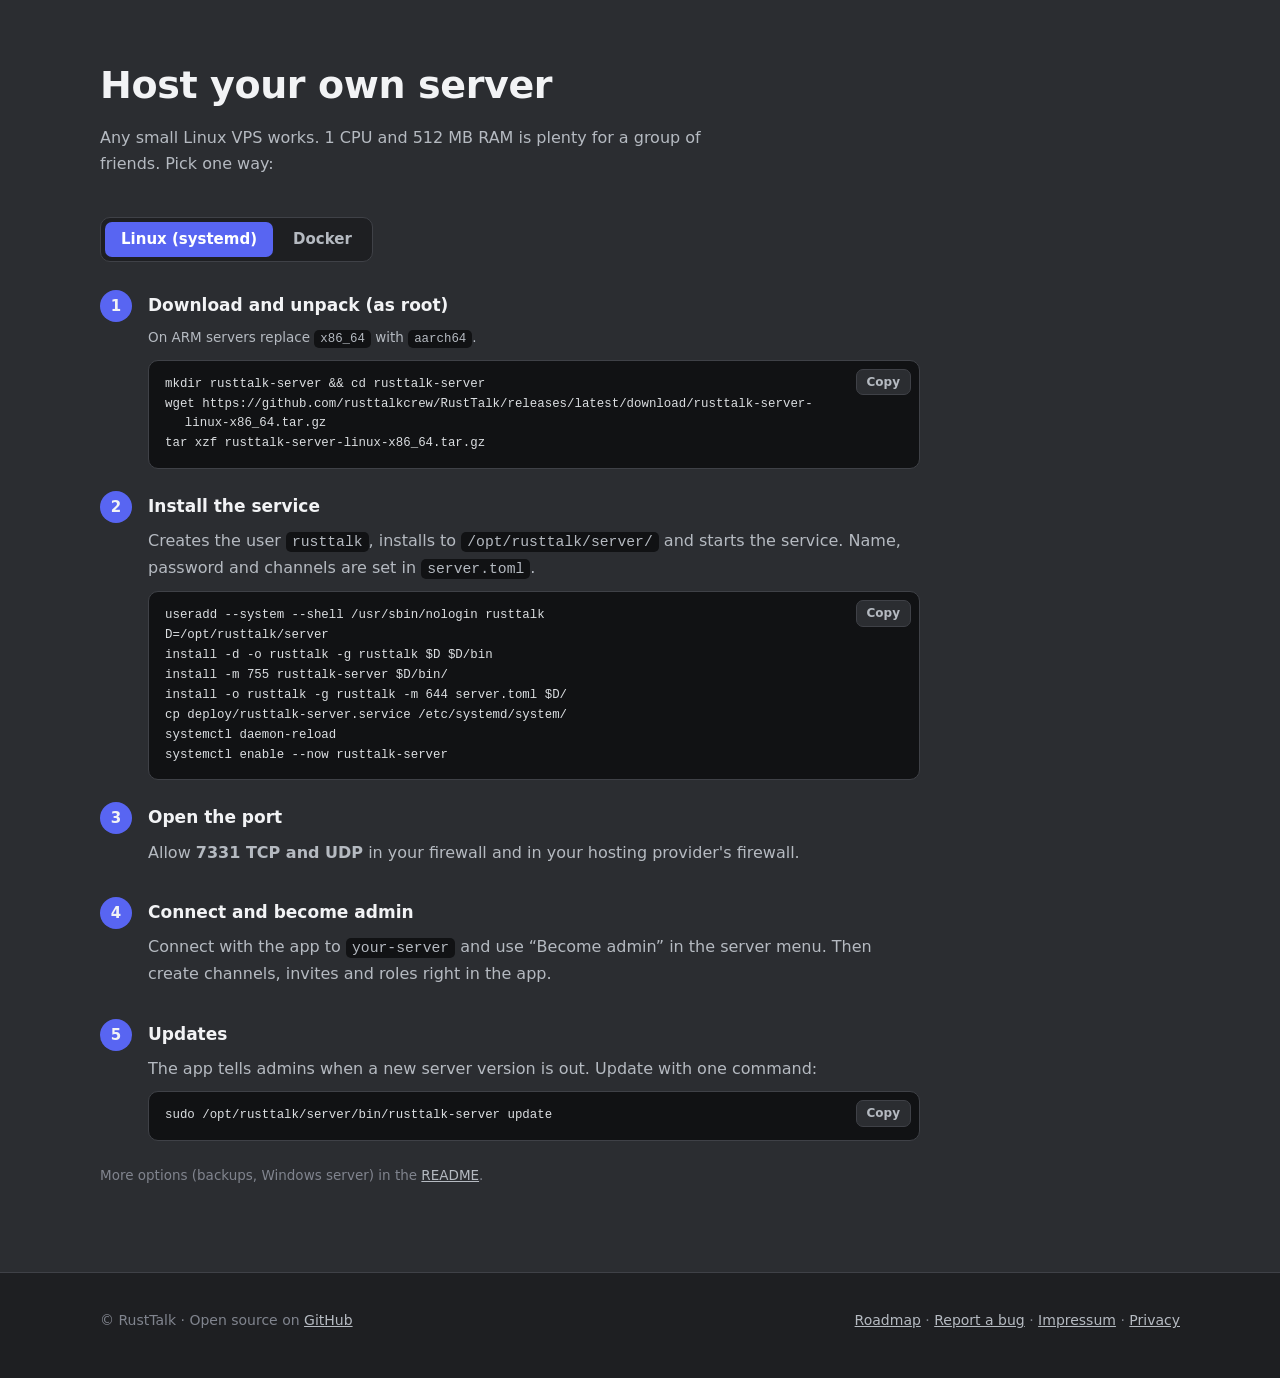
==== commit 33a86ef8: "feat(website): OS-aware download button, per-platform file lists, older versions (#49) Co-Authored-B" ====
--- a/website/index.html
+++ b/website/index.html
@@ -1,5 +1,5 @@
 <!doctype html>
-<html lang="en">
+<html lang="en" data-os="windows">
 <head>
 <meta charset="utf-8">
 <meta name="viewport" content="width=device-width, initial-scale=1">
@@ -68,7 +68,7 @@
 .dl{display:grid;grid-template-columns:repeat(auto-fit,minmax(300px,1fr));gap:18px}
 .dl .card{display:flex;flex-direction:column;gap:12px}
 .dl .card h3{display:flex;align-items:center;gap:10px;font-size:20px}
-.dl .card .btn{align-self:flex-start;margin-top:auto}
+.dl .card>.btn{align-self:flex-start}
 .alt-link{font-size:13.5px;color:var(--dim);text-decoration:underline;text-underline-offset:3px}
 .alt-link:hover{color:var(--text)}
 .small{font-size:13.5px;color:var(--dim)}
@@ -104,6 +104,22 @@
 footer{padding:36px 0 50px;color:var(--dim);font-size:14px}
 footer .wrap{display:flex;gap:16px;flex-wrap:wrap;justify-content:space-between}
 footer a{color:var(--muted)}
+/* os-aware buttons */
+.dl-win,.dl-linux,.dl-mac,.dl-other{display:none}
+html[data-os=windows] .dl-win,html[data-os=linux] .dl-linux,html[data-os=mac] .dl-mac,html[data-os=other] .dl-other{display:inline-flex}
+.btn[aria-disabled=true]{opacity:.7;cursor:default;pointer-events:none}
+.soon{display:inline-block;font-size:12px;font-weight:700;padding:2px 8px;border-radius:99px;background:rgba(88,101,242,.2);color:#aab0ff;margin-left:6px}
+details.files{margin-top:auto;border-top:1px solid var(--line);padding-top:10px}
+details.files summary{cursor:pointer;color:var(--muted);font-size:14px;font-weight:600;user-select:none}
+details.files summary:hover{color:var(--text)}
+.files .tools{display:flex;align-items:center;gap:8px;margin:12px 0 6px;font-size:13.5px;color:var(--dim)}
+.files select{background:var(--bg3);color:var(--text);border:1px solid var(--line);border-radius:8px;padding:5px 8px;font:inherit;font-size:13.5px}
+.files h4{margin:12px 0 4px;font-size:12px;letter-spacing:.06em;text-transform:uppercase;color:var(--dim)}
+.files ul{list-style:none;margin:0;padding:0}
+.files li{display:flex;justify-content:space-between;gap:10px;padding:4px 0;font-size:13.5px;border-bottom:1px solid var(--line)}
+.files li a{color:var(--text);word-break:break-all}
+.files li span{color:var(--dim);white-space:nowrap}
+.files .err{color:var(--dim);font-size:13.5px}
 /* lightbox */
 #lb{position:fixed;inset:0;background:rgba(0,0,0,.88);display:none;align-items:center;justify-content:center;padding:20px;z-index:50;cursor:zoom-out}
 #lb.on{display:flex}
@@ -142,16 +158,16 @@
     <p class="lead" data-l="en">RustTalk is encrypted voice, video and text chat that you run yourself. No accounts, no ads, no tracking. What you say stays between you and the people you talk to.</p>
     <p class="lead" data-l="de">RustTalk ist verschlüsselter Voice-, Video- und Text-Chat, den du selbst betreibst. Keine Accounts, keine Werbung, kein Tracking. Was du sagst, bleibt zwischen dir und den Menschen, mit denen du sprichst.</p>
     <div class="cta">
-      <a class="btn primary" href="https://github.com/rusttalkcrew/RustTalk/releases/latest/download/rusttalk-windows.exe">
-        <svg viewBox="0 0 24 24" fill="currentColor" aria-hidden="true"><path d="M3 5.5 10.5 4.5v7H3zm8.5-1.2L21 3v8.5h-9.5zM3 12.5h7.5v7L3 18.5zm8.5 0H21V21l-9.5-1.3z"/></svg>
-        <span data-l="en">Download for Windows</span><span data-l="de">Für Windows herunterladen</span>
-      </a>
+      <a class="btn primary dl-win" href="https://github.com/rusttalkcrew/RustTalk/releases/latest/download/rusttalk-windows.exe"><svg viewBox="0 0 24 24" fill="currentColor" aria-hidden="true"><path d="M3 5.5 10.5 4.5v7H3zm8.5-1.2L21 3v8.5h-9.5zM3 12.5h7.5v7L3 18.5zm8.5 0H21V21l-9.5-1.3z"/></svg><span data-l="en">Download for Windows</span><span data-l="de">Für Windows herunterladen</span></a>
+      <a class="btn primary dl-linux" href="https://github.com/rusttalkcrew/RustTalk/releases/latest/download/rusttalk-linux-x86_64.AppImage"><svg viewBox="0 0 24 24" fill="none" stroke="currentColor" stroke-width="2" aria-hidden="true"><path d="M12 4v11m0 0-4-4m4 4 4-4M5 20h14"/></svg><span data-l="en">Download for Linux</span><span data-l="de">Für Linux herunterladen</span></a>
+      <a class="btn ghost dl-mac" href="#download" aria-disabled="true"><svg viewBox="0 0 24 24" fill="none" stroke="currentColor" stroke-width="2" aria-hidden="true"><path d="M12 4v11m0 0-4-4m4 4 4-4M5 20h14"/></svg><span data-l="en">macOS: coming soon</span><span data-l="de">macOS: bald verfügbar</span></a>
+      <a class="btn primary dl-other" href="#download"><svg viewBox="0 0 24 24" fill="none" stroke="currentColor" stroke-width="2" aria-hidden="true"><path d="M12 4v11m0 0-4-4m4 4 4-4M5 20h14"/></svg><span data-l="en">Go to downloads</span><span data-l="de">Zu den Downloads</span></a>
       <a class="btn ghost" href="#server">
         <svg viewBox="0 0 24 24" fill="none" stroke="currentColor" stroke-width="2" aria-hidden="true"><rect x="3" y="4" width="18" height="7" rx="2"/><rect x="3" y="13" width="18" height="7" rx="2"/><path d="M7 7.5h.01M7 16.5h.01"/></svg>
         <span data-l="en">Host a server</span><span data-l="de">Server hosten</span>
       </a>
     </div>
-    <div class="ver"><span class="js-ver"></span><span data-l="en">Open source · Windows · Linux · Self-hosted</span><span data-l="de">Open Source · Windows · Linux · Selbst gehostet</span></div>
+    <div class="ver"><span class="js-ver"></span><span data-l="en">Open source · Windows · Linux · macOS soon · Self-hosted</span><span data-l="de">Open Source · Windows · Linux · macOS bald · Selbst gehostet</span></div>
     <div class="shot-hero"><img src="img/voice.png" width="1100" height="731" alt="RustTalk voice channel with four people"></div>
   </div>
 </header>
@@ -233,7 +249,7 @@
         <h3 style="margin:0;font-size:22px" data-l="de">In einer Minute startklar</h3>
         <p style="margin:0;color:var(--muted)" data-l="en">Download the app, enter the server address and your name, and you are in. No sign-up, no email.</p>
         <p style="margin:0;color:var(--muted)" data-l="de">App herunterladen, Serveradresse und Namen eingeben, fertig. Keine Registrierung, keine E-Mail.</p>
-        <a class="btn primary" style="align-self:flex-start" href="https://github.com/rusttalkcrew/RustTalk/releases/latest/download/rusttalk-windows.exe"><span data-l="en">Download for Windows</span><span data-l="de">Für Windows herunterladen</span></a>
+        <div style="display:flex"><a class="btn primary dl-win" style="align-self:flex-start" href="https://github.com/rusttalkcrew/RustTalk/releases/latest/download/rusttalk-windows.exe"><svg viewBox="0 0 24 24" fill="currentColor" aria-hidden="true"><path d="M3 5.5 10.5 4.5v7H3zm8.5-1.2L21 3v8.5h-9.5zM3 12.5h7.5v7L3 18.5zm8.5 0H21V21l-9.5-1.3z"/></svg><span data-l="en">Download for Windows</span><span data-l="de">Für Windows herunterladen</span></a><a class="btn primary dl-linux" style="align-self:flex-start" href="https://github.com/rusttalkcrew/RustTalk/releases/latest/download/rusttalk-linux-x86_64.AppImage"><svg viewBox="0 0 24 24" fill="none" stroke="currentColor" stroke-width="2" aria-hidden="true"><path d="M12 4v11m0 0-4-4m4 4 4-4M5 20h14"/></svg><span data-l="en">Download for Linux</span><span data-l="de">Für Linux herunterladen</span></a><a class="btn ghost dl-mac" style="align-self:flex-start" href="#download" aria-disabled="true"><svg viewBox="0 0 24 24" fill="none" stroke="currentColor" stroke-width="2" aria-hidden="true"><path d="M12 4v11m0 0-4-4m4 4 4-4M5 20h14"/></svg><span data-l="en">macOS: coming soon</span><span data-l="de">macOS: bald verfügbar</span></a><a class="btn primary dl-other" style="align-self:flex-start" href="#download"><svg viewBox="0 0 24 24" fill="none" stroke="currentColor" stroke-width="2" aria-hidden="true"><path d="M12 4v11m0 0-4-4m4 4 4-4M5 20h14"/></svg><span data-l="en">Go to downloads</span><span data-l="de">Zu den Downloads</span></a></div>
       </figure>
     </div>
   </div>
@@ -251,6 +267,9 @@
         <p class="small" data-l="de">Windows 10/11. Installiert sich für deinen Benutzer, ohne Adminrechte. Updates direkt in der App.</p>
         <a class="btn primary" href="https://github.com/rusttalkcrew/RustTalk/releases/latest/download/rusttalk-windows.exe"><span data-l="en">Download (x64)</span><span data-l="de">Herunterladen (x64)</span></a>
         <a class="alt-link" href="https://github.com/rusttalkcrew/RustTalk/releases/latest/download/rusttalk-windows-arm64.exe"><span data-l="en">ARM64 version</span><span data-l="de">ARM64-Version</span></a>
+        <details class="files" data-kind="windows"><summary><span data-l="en">All files &amp; older versions</span><span data-l="de">Alle Dateien &amp; ältere Versionen</span></summary>
+        <div class="tools"><label><span data-l="en">Version</span><span data-l="de">Version</span> <select class="ver-sel" aria-label="Version"></select></label></div>
+        <div class="list"><p class="err"><a href="https://github.com/rusttalkcrew/RustTalk/releases" rel="noopener"><span data-l="en">Open releases on GitHub</span><span data-l="de">Releases auf GitHub öffnen</span></a></p></div></details>
       </div>
       <div class="card">
         <h3>🐧 <span data-l="en">Linux app</span><span data-l="de">Linux-App</span></h3>
@@ -258,6 +277,15 @@
         <p class="small" data-l="de">AppImage: herunterladen, ausführbar machen, starten. Wayland, Bildschirm teilen über PipeWire, globale Tastenkürzel.</p>
         <a class="btn ghost" href="https://github.com/rusttalkcrew/RustTalk/releases/latest/download/rusttalk-linux-x86_64.AppImage"><span data-l="en">Download (x86_64)</span><span data-l="de">Herunterladen (x86_64)</span></a>
         <a class="alt-link" href="https://github.com/rusttalkcrew/RustTalk/releases/latest/download/rusttalk-linux-aarch64.AppImage"><span data-l="en">ARM64 version</span><span data-l="de">ARM64-Version</span></a>
+        <details class="files" data-kind="linux"><summary><span data-l="en">All files &amp; older versions</span><span data-l="de">Alle Dateien &amp; ältere Versionen</span></summary>
+        <div class="tools"><label><span data-l="en">Version</span><span data-l="de">Version</span> <select class="ver-sel" aria-label="Version"></select></label></div>
+        <div class="list"><p class="err"><a href="https://github.com/rusttalkcrew/RustTalk/releases" rel="noopener"><span data-l="en">Open releases on GitHub</span><span data-l="de">Releases auf GitHub öffnen</span></a></p></div></details>
+      </div>
+      <div class="card">
+        <h3>🍎 macOS <span class="soon"><span data-l="en">Coming soon</span><span data-l="de">Bald verfügbar</span></span></h3>
+        <p class="small" data-l="en">There is no macOS build yet. It is planned.</p>
+        <p class="small" data-l="de">Einen macOS-Build gibt es noch nicht. Er ist geplant.</p>
+        <a class="btn ghost" href="#download" aria-disabled="true"><span data-l="en">Coming soon</span><span data-l="de">Bald verfügbar</span></a>
       </div>
       <div class="card">
         <h3>🗄️ <span data-l="en">Server</span><span data-l="de">Server</span></h3>
@@ -265,6 +293,9 @@
         <p class="small" data-l="de">Linux-Datei mit systemd, Docker-Image oder Windows. Ein Port: 7331 TCP + UDP.</p>
         <a class="btn ghost" href="#server"><span data-l="en">Setup guide</span><span data-l="de">Anleitung</span></a>
         <a class="alt-link" href="https://github.com/rusttalkcrew/RustTalk/releases" rel="noopener"><span data-l="en">All releases &amp; checksums</span><span data-l="de">Alle Releases &amp; Prüfsummen</span></a>
+        <details class="files" data-kind="server"><summary><span data-l="en">All files &amp; older versions</span><span data-l="de">Alle Dateien &amp; ältere Versionen</span></summary>
+        <div class="tools"><label><span data-l="en">Version</span><span data-l="de">Version</span> <select class="ver-sel" aria-label="Version"></select></label></div>
+        <div class="list"><p class="err"><a href="https://github.com/rusttalkcrew/RustTalk/releases" rel="noopener"><span data-l="en">Open releases on GitHub</span><span data-l="de">Releases auf GitHub öffnen</span></a></p></div></details>
       </div>
     </div>
   </div>
@@ -404,14 +435,64 @@
   lb.addEventListener('click',function(){lb.classList.remove('on')});
   document.addEventListener('keydown',function(e){if(e.key==='Escape')lb.classList.remove('on')});
 
-  fetch('https://api.github.com/repos/rusttalkcrew/RustTalk/releases/latest')
+  var ua=navigator.userAgent||'',plat=(navigator.userAgentData&&navigator.userAgentData.platform)||navigator.platform||'';
+  var os='other';
+  if(/android|iphone|ipad|ipod/i.test(ua))os='other';
+  else if(/win/i.test(plat)||/windows/i.test(ua))os='windows';
+  else if(/mac/i.test(plat)||/macintosh|mac os/i.test(ua))os='mac';
+  else if(/linux|x11|cros/i.test(plat+ua))os='linux';
+  root.dataset.os=os;
+  if(os==='linux'&&/aarch64|arm/i.test(plat+ua)){
+    document.querySelectorAll('a.dl-linux').forEach(function(a){a.href=a.href.replace('x86_64','aarch64')});
+  }
+
+  function fmt(n){return n>1048576?(n/1048576).toFixed(1)+' MB':Math.max(1,Math.round(n/1024))+' KB'}
+  function el(t,c,x){var e=document.createElement(t);if(c)e.className=c;if(x!=null)e.textContent=x;return e}
+  var releases=[];
+  function render(box,kind,rel){
+    box.textContent='';
+    var groups={app:[],sum:[]};
+    rel.assets.forEach(function(a){
+      var n=a.name.toLowerCase(),isServer=n.indexOf('server')>=0;
+      if(kind==='server'?!isServer:(isServer||n.indexOf(kind)<0))return;
+      groups[/\.sha256$/.test(n)?'sum':'app'].push(a);
+    });
+    var any=false;
+    [['app','Files'],['sum','SHA-256']].forEach(function(g){
+      var l=groups[g[0]];if(!l.length)return;any=true;
+      box.appendChild(el('h4',null,g[1]));
+      var ul=el('ul');
+      l.forEach(function(a){
+        var li=el('li'),an=el('a',null,a.name);
+        an.href=a.browser_download_url;an.rel='noopener';
+        li.appendChild(an);li.appendChild(el('span',null,fmt(a.size)));ul.appendChild(li);
+      });
+      box.appendChild(ul);
+    });
+    if(!any)box.appendChild(el('p','err','No files in '+rel.tag_name+'.'));
+  }
+  function show(d,tag){
+    var rel=releases.filter(function(r){return r.tag_name===tag})[0];
+    if(rel)render(d.querySelector('.list'),d.dataset.kind,rel);
+  }
+  fetch('https://api.github.com/repos/rusttalkcrew/RustTalk/releases?per_page=30')
     .then(function(r){return r.ok?r.json():null})
     .then(function(j){
-      if(!j||!j.tag_name)return;
-      var d=new Date(j.published_at);
-      document.querySelectorAll('.js-ver').forEach(function(e){e.textContent=j.tag_name+' · '});
+      if(!j||!j.length)return;
+      releases=j.filter(function(r){return !r.draft&&!r.prerelease});
+      if(!releases.length)return;
+      var cur=releases[0],d=new Date(cur.published_at);
+      document.querySelectorAll('.js-ver').forEach(function(e){e.textContent=cur.tag_name+' · '});
       document.querySelectorAll('.js-ver2').forEach(function(e){
-        e.textContent='→ '+j.tag_name+' ('+d.toISOString().slice(0,10)+')';
+        e.textContent='→ '+cur.tag_name+' ('+d.toISOString().slice(0,10)+')';
+      });
+      document.querySelectorAll('details.files').forEach(function(det){
+        var sel=det.querySelector('.ver-sel');
+        releases.forEach(function(r,i){
+          var o=el('option',null,r.tag_name+(i===0?' (latest)':''));o.value=r.tag_name;sel.appendChild(o);
+        });
+        sel.addEventListener('change',function(){show(det,sel.value)});
+        show(det,cur.tag_name);
       });
     }).catch(function(){});
 })();
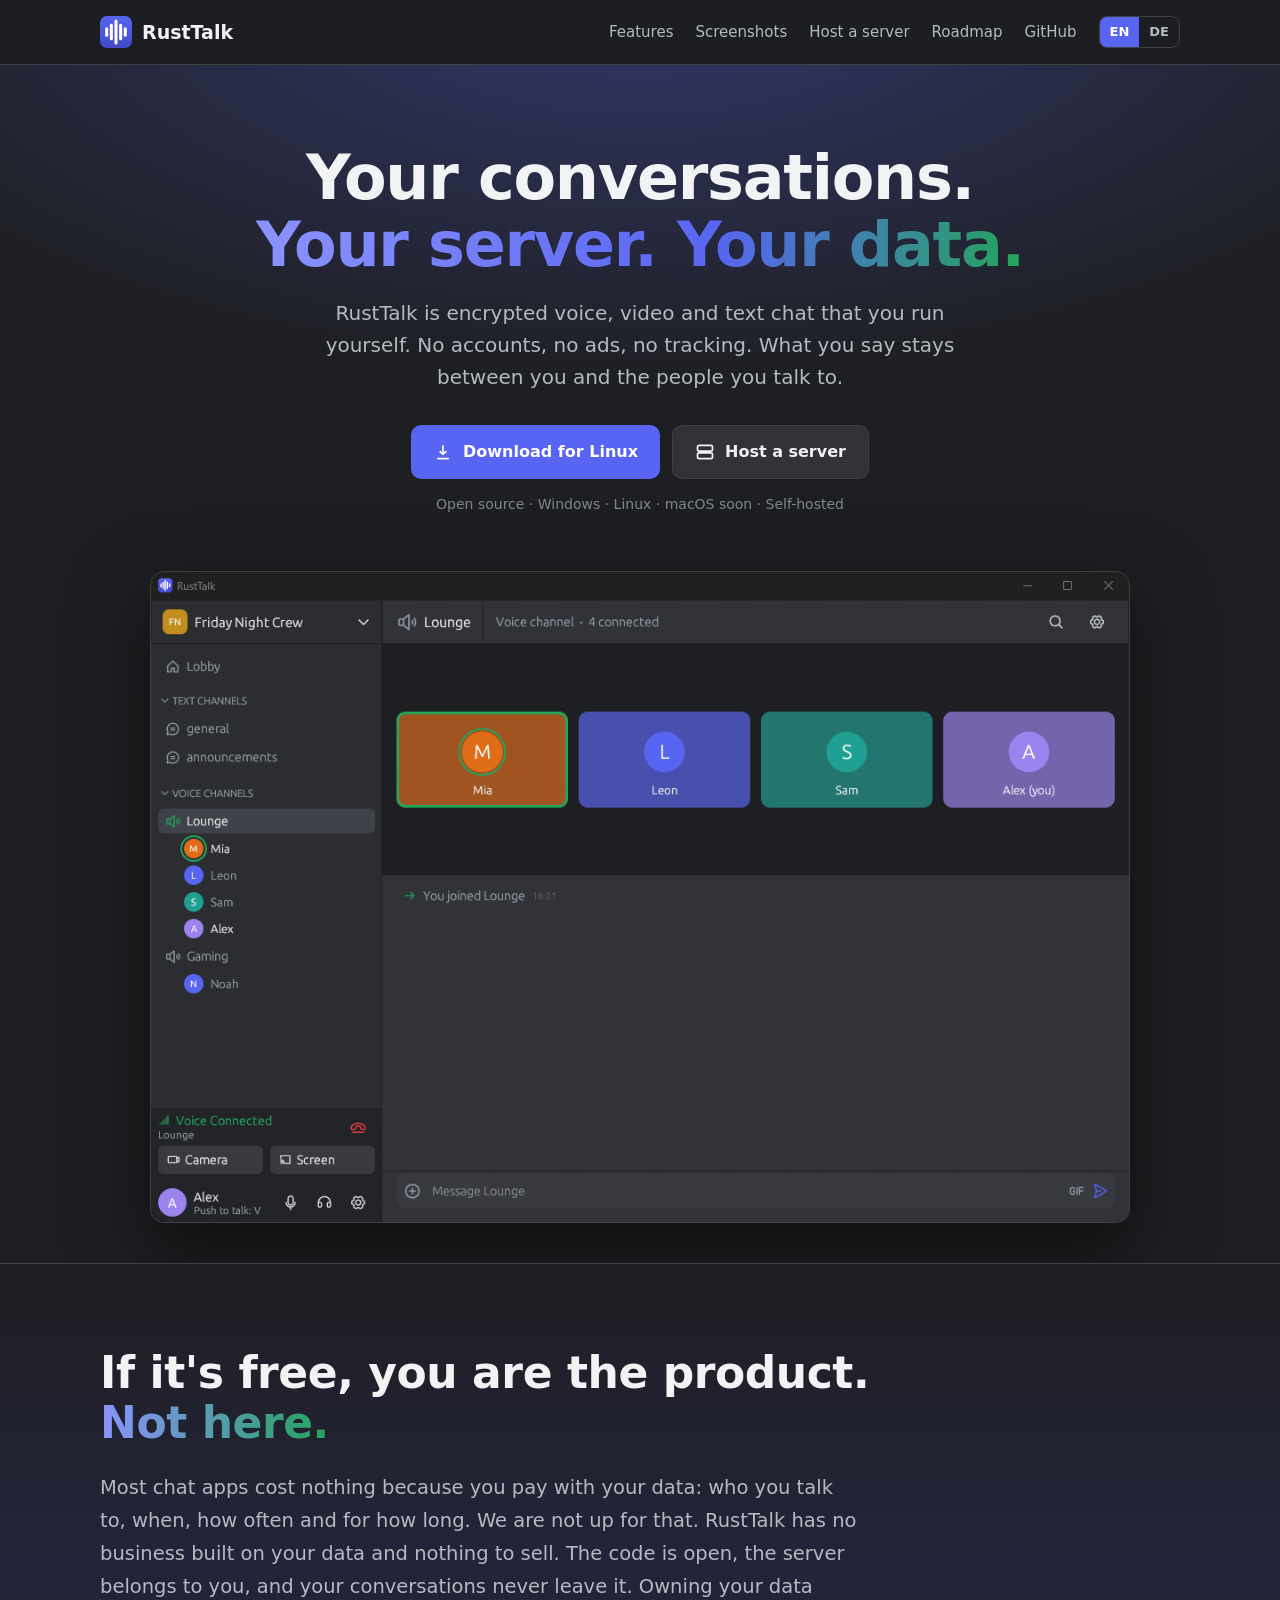
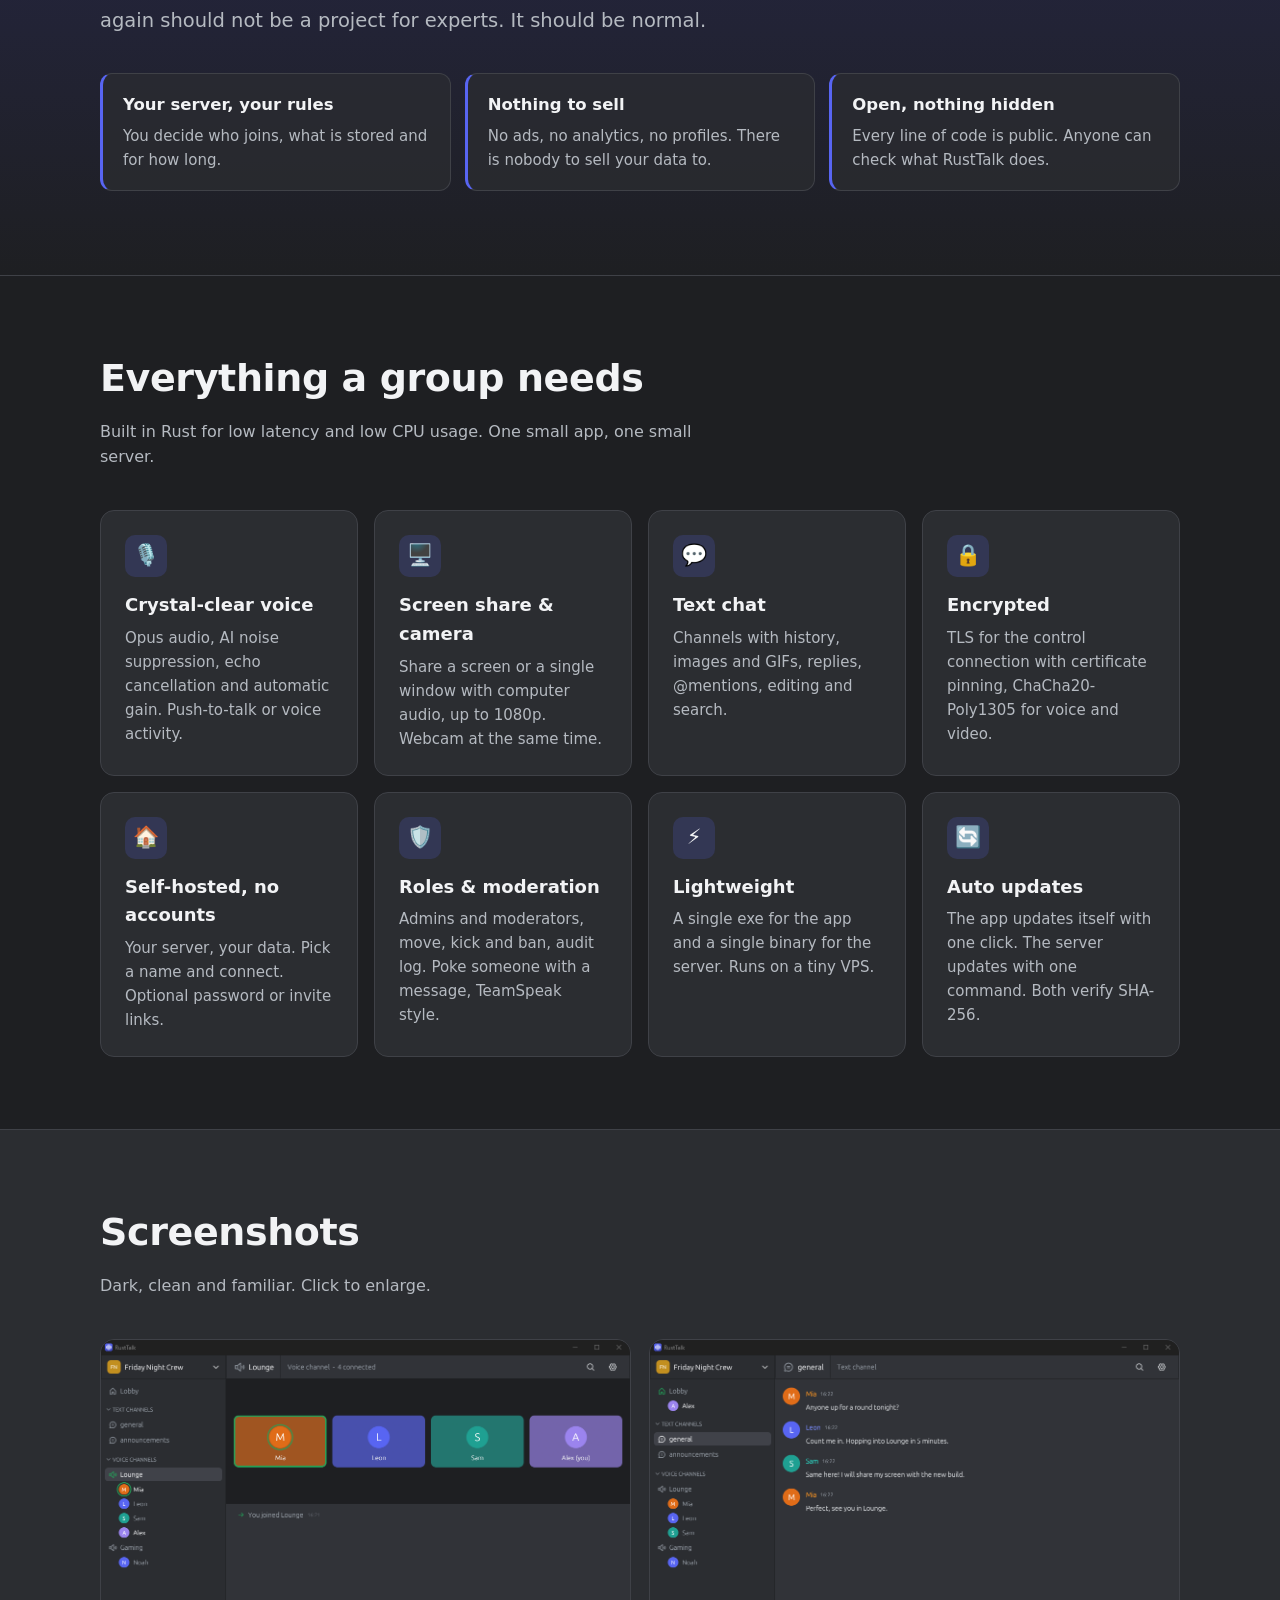
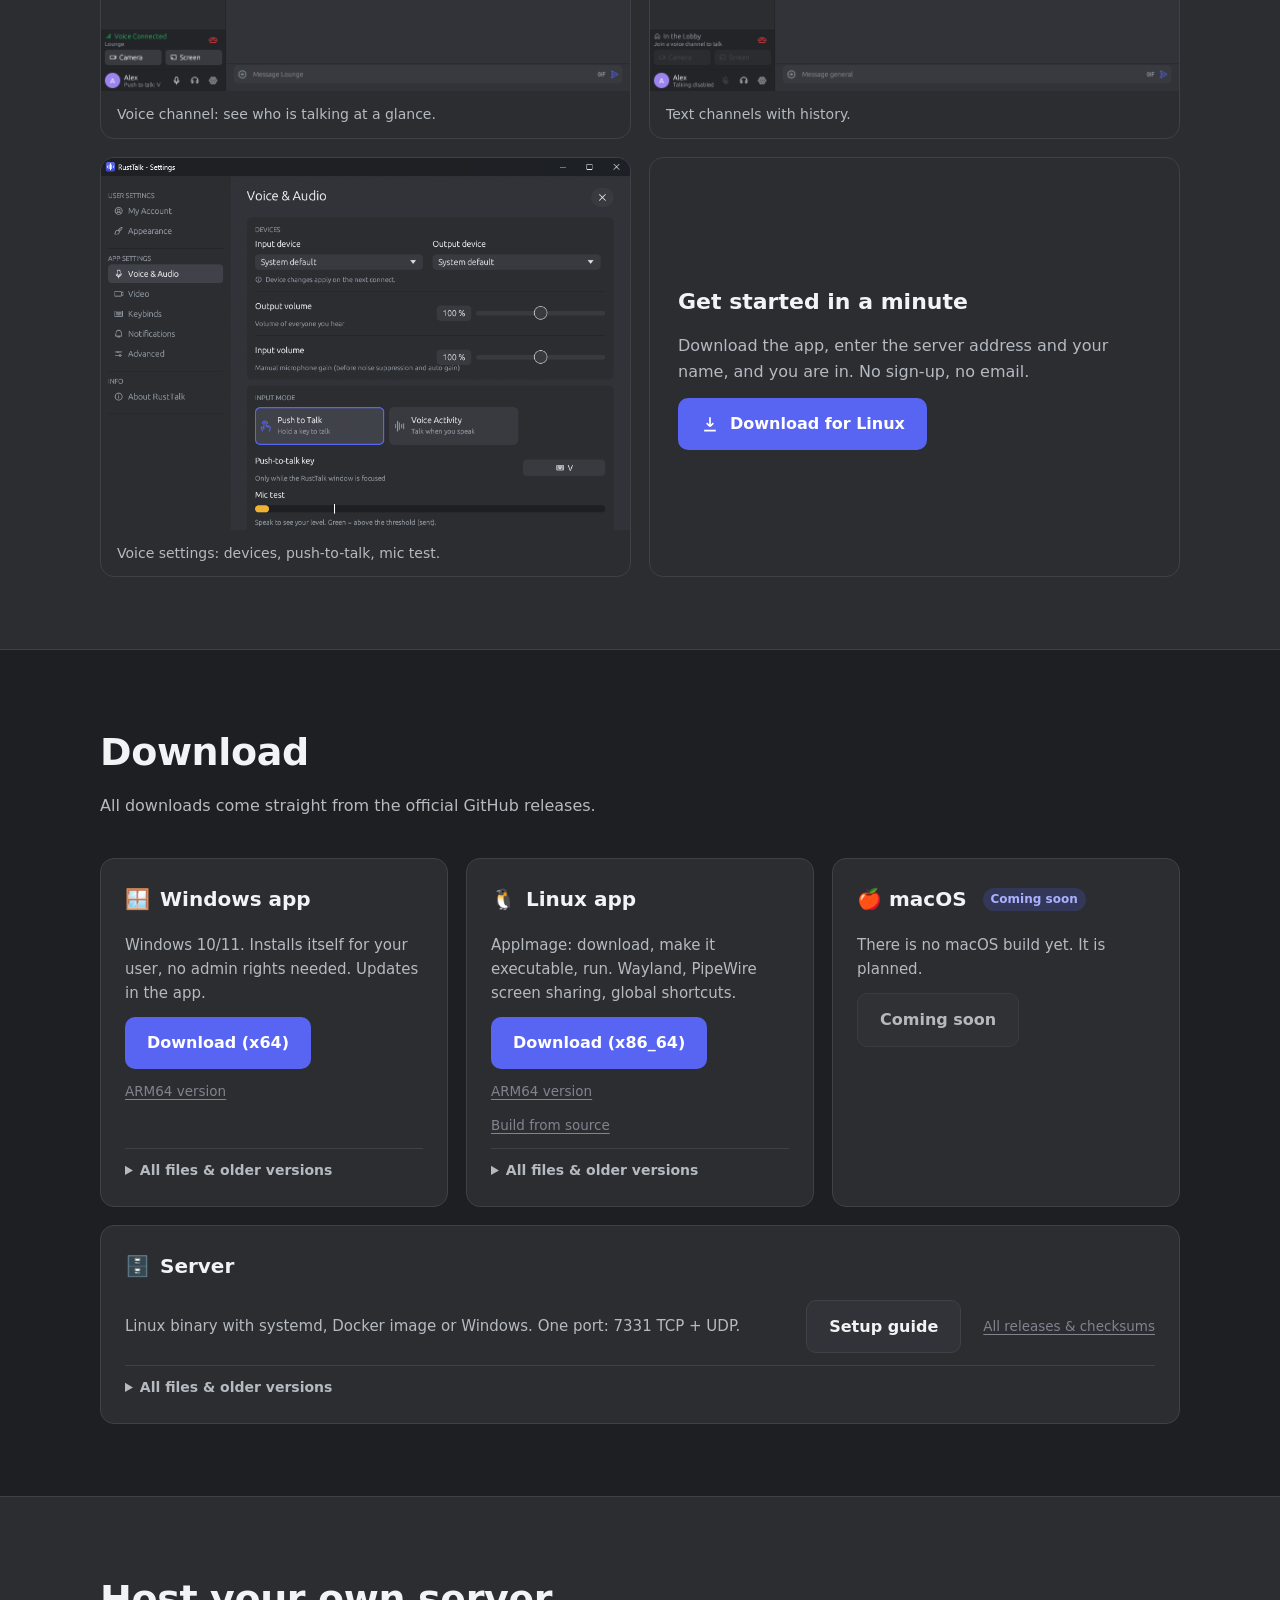
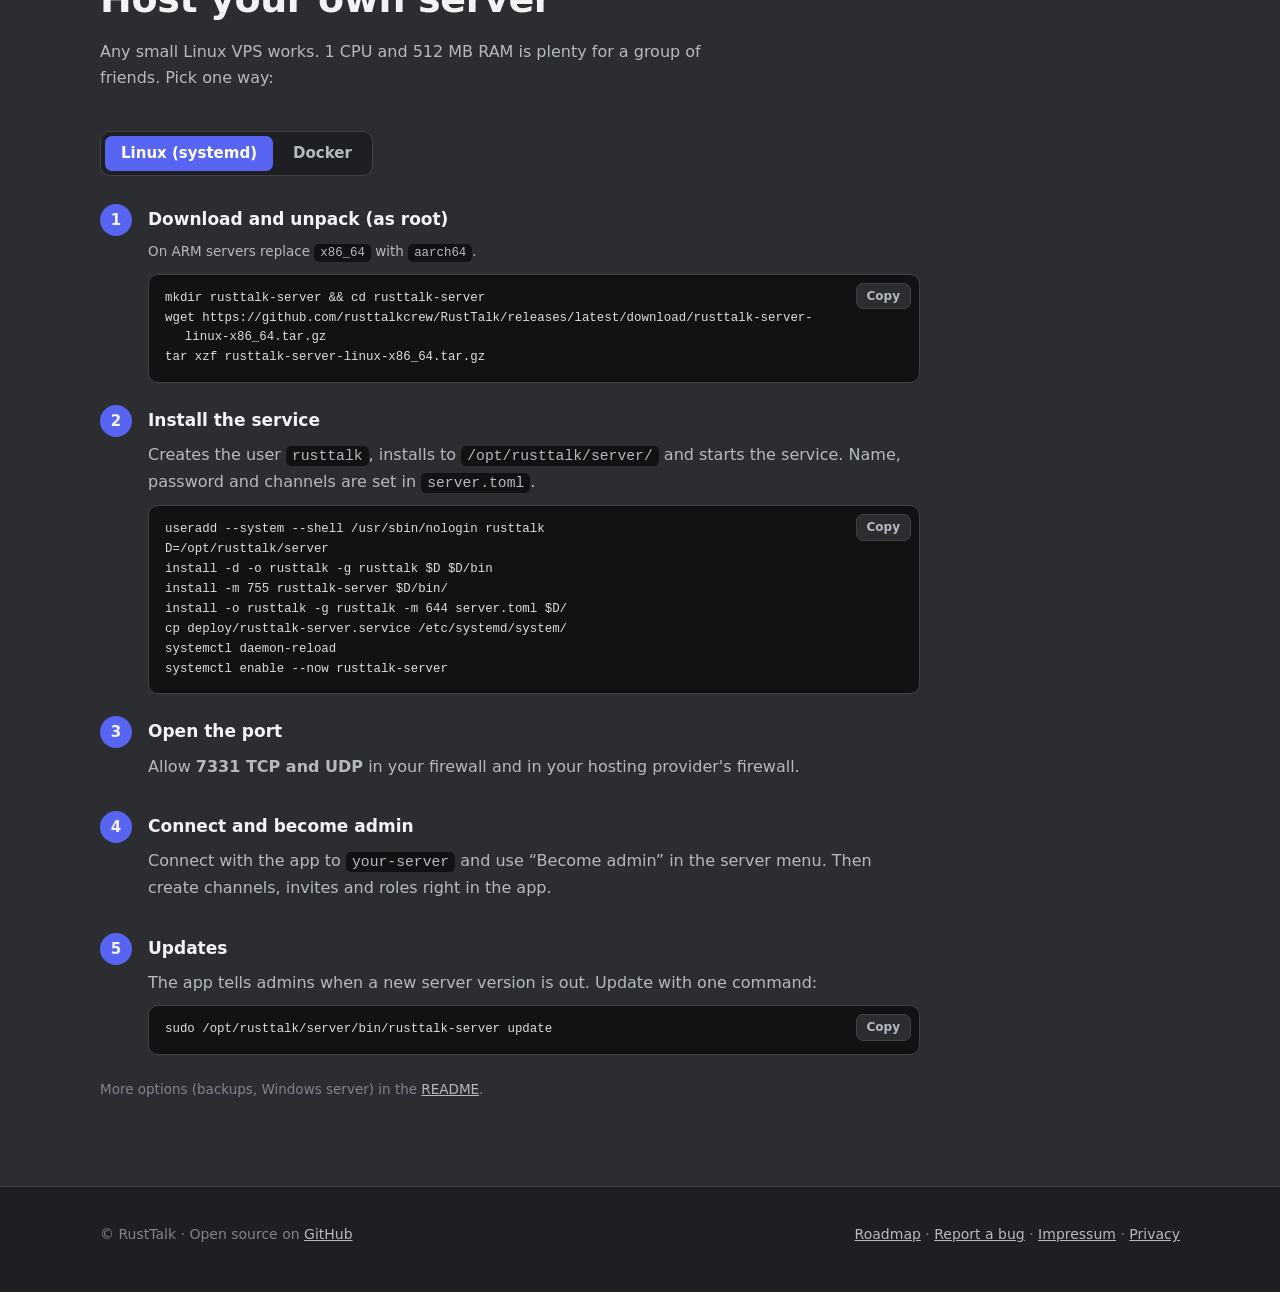
==== commit 025a88e3: "feat(website): inline SHA-256, build-from-source link, 4-card download layout (#49) Co-Authored-By: " ====
--- a/website/index.html
+++ b/website/index.html
@@ -65,7 +65,7 @@
 .gallery figcaption{padding:12px 16px;color:var(--muted);font-size:14px}
 @media(max-width:760px){.gallery{grid-template-columns:1fr}}
 /* downloads */
-.dl{display:grid;grid-template-columns:repeat(auto-fit,minmax(300px,1fr));gap:18px}
+.dl{display:grid;grid-template-columns:repeat(auto-fit,minmax(290px,1fr));gap:18px}
 .dl .card{display:flex;flex-direction:column;gap:12px}
 .dl .card h3{display:flex;align-items:center;gap:10px;font-size:20px}
 .dl .card>.btn{align-self:flex-start}
@@ -108,7 +108,10 @@
 .dl-win,.dl-linux,.dl-mac,.dl-other{display:none}
 html[data-os=windows] .dl-win,html[data-os=linux] .dl-linux,html[data-os=mac] .dl-mac,html[data-os=other] .dl-other{display:inline-flex}
 .btn[aria-disabled=true]{opacity:.7;cursor:default;pointer-events:none}
-.soon{display:inline-block;font-size:12px;font-weight:700;padding:2px 8px;border-radius:99px;background:rgba(88,101,242,.2);color:#aab0ff;margin-left:6px}
+.dl .card.wide{grid-column:1/-1}
+.dl .card.wide .row{display:flex;flex-wrap:wrap;align-items:center;gap:14px 22px}
+.dl .card.wide .row p{flex:1 1 320px}
+.soon{white-space:nowrap;display:inline-block;font-size:12px;font-weight:700;padding:2px 8px;border-radius:99px;background:rgba(88,101,242,.2);color:#aab0ff;margin-left:6px}
 details.files{margin-top:auto;border-top:1px solid var(--line);padding-top:10px}
 details.files summary{cursor:pointer;color:var(--muted);font-size:14px;font-weight:600;user-select:none}
 details.files summary:hover{color:var(--text)}
@@ -116,9 +119,15 @@
 .files select{background:var(--bg3);color:var(--text);border:1px solid var(--line);border-radius:8px;padding:5px 8px;font:inherit;font-size:13.5px}
 .files h4{margin:12px 0 4px;font-size:12px;letter-spacing:.06em;text-transform:uppercase;color:var(--dim)}
 .files ul{list-style:none;margin:0;padding:0}
-.files li{display:flex;justify-content:space-between;gap:10px;padding:4px 0;font-size:13.5px;border-bottom:1px solid var(--line)}
-.files li a{color:var(--text);word-break:break-all}
-.files li span{color:var(--dim);white-space:nowrap}
+.files li{padding:8px 0;font-size:13.5px;border-bottom:1px solid var(--line)}
+.files li .top{display:flex;justify-content:space-between;gap:10px}
+.files li .top a{color:var(--text);word-break:break-all}
+.files li .top span{color:var(--dim);white-space:nowrap}
+.files .sha{display:flex;flex-wrap:wrap;align-items:center;gap:4px 8px;margin-top:4px;font-size:12px;color:var(--dim)}
+.files .sha b{font-weight:600}
+.files .sha code{font-size:11.5px;word-break:break-all;cursor:copy;padding:2px 6px}
+.files .sha code.ok{background:var(--green);color:#fff}
+.files .sha a{color:var(--dim)}
 .files .err{color:var(--dim);font-size:13.5px}
 /* lightbox */
 #lb{position:fixed;inset:0;background:rgba(0,0,0,.88);display:none;align-items:center;justify-content:center;padding:20px;z-index:50;cursor:zoom-out}
@@ -275,8 +284,9 @@
         <h3>🐧 <span data-l="en">Linux app</span><span data-l="de">Linux-App</span></h3>
         <p class="small" data-l="en">AppImage: download, make it executable, run. Wayland, PipeWire screen sharing, global shortcuts.</p>
         <p class="small" data-l="de">AppImage: herunterladen, ausführbar machen, starten. Wayland, Bildschirm teilen über PipeWire, globale Tastenkürzel.</p>
-        <a class="btn ghost" href="https://github.com/rusttalkcrew/RustTalk/releases/latest/download/rusttalk-linux-x86_64.AppImage"><span data-l="en">Download (x86_64)</span><span data-l="de">Herunterladen (x86_64)</span></a>
+        <a class="btn primary" href="https://github.com/rusttalkcrew/RustTalk/releases/latest/download/rusttalk-linux-x86_64.AppImage"><span data-l="en">Download (x86_64)</span><span data-l="de">Herunterladen (x86_64)</span></a>
         <a class="alt-link" href="https://github.com/rusttalkcrew/RustTalk/releases/latest/download/rusttalk-linux-aarch64.AppImage"><span data-l="en">ARM64 version</span><span data-l="de">ARM64-Version</span></a>
+        <a class="alt-link" href="https://github.com/rusttalkcrew/RustTalk#client-linux--minimal-build" rel="noopener"><span data-l="en">Build from source</span><span data-l="de">Aus dem Quellcode bauen</span></a>
         <details class="files" data-kind="linux"><summary><span data-l="en">All files &amp; older versions</span><span data-l="de">Alle Dateien &amp; ältere Versionen</span></summary>
         <div class="tools"><label><span data-l="en">Version</span><span data-l="de">Version</span> <select class="ver-sel" aria-label="Version"></select></label></div>
         <div class="list"><p class="err"><a href="https://github.com/rusttalkcrew/RustTalk/releases" rel="noopener"><span data-l="en">Open releases on GitHub</span><span data-l="de">Releases auf GitHub öffnen</span></a></p></div></details>
@@ -287,12 +297,14 @@
         <p class="small" data-l="de">Einen macOS-Build gibt es noch nicht. Er ist geplant.</p>
         <a class="btn ghost" href="#download" aria-disabled="true"><span data-l="en">Coming soon</span><span data-l="de">Bald verfügbar</span></a>
       </div>
-      <div class="card">
+      <div class="card wide">
         <h3>🗄️ <span data-l="en">Server</span><span data-l="de">Server</span></h3>
-        <p class="small" data-l="en">Linux binary with systemd, Docker image or Windows. One port: 7331 TCP + UDP.</p>
+
+        <div class="row">        <p class="small" data-l="en">Linux binary with systemd, Docker image or Windows. One port: 7331 TCP + UDP.</p>
         <p class="small" data-l="de">Linux-Datei mit systemd, Docker-Image oder Windows. Ein Port: 7331 TCP + UDP.</p>
         <a class="btn ghost" href="#server"><span data-l="en">Setup guide</span><span data-l="de">Anleitung</span></a>
         <a class="alt-link" href="https://github.com/rusttalkcrew/RustTalk/releases" rel="noopener"><span data-l="en">All releases &amp; checksums</span><span data-l="de">Alle Releases &amp; Prüfsummen</span></a>
+        </div>
         <details class="files" data-kind="server"><summary><span data-l="en">All files &amp; older versions</span><span data-l="de">Alle Dateien &amp; ältere Versionen</span></summary>
         <div class="tools"><label><span data-l="en">Version</span><span data-l="de">Version</span> <select class="ver-sel" aria-label="Version"></select></label></div>
         <div class="list"><p class="err"><a href="https://github.com/rusttalkcrew/RustTalk/releases" rel="noopener"><span data-l="en">Open releases on GitHub</span><span data-l="de">Releases auf GitHub öffnen</span></a></p></div></details>
@@ -451,25 +463,33 @@
   var releases=[];
   function render(box,kind,rel){
     box.textContent='';
-    var groups={app:[],sum:[]};
+    var sums={},files=[];
     rel.assets.forEach(function(a){
       var n=a.name.toLowerCase(),isServer=n.indexOf('server')>=0;
       if(kind==='server'?!isServer:(isServer||n.indexOf(kind)<0))return;
-      groups[/\.sha256$/.test(n)?'sum':'app'].push(a);
+      if(/\.sha256$/.test(n))sums[n]=a;else files.push(a);
     });
-    var any=false;
-    [['app','Files'],['sum','SHA-256']].forEach(function(g){
-      var l=groups[g[0]];if(!l.length)return;any=true;
-      box.appendChild(el('h4',null,g[1]));
-      var ul=el('ul');
-      l.forEach(function(a){
-        var li=el('li'),an=el('a',null,a.name);
-        an.href=a.browser_download_url;an.rel='noopener';
-        li.appendChild(an);li.appendChild(el('span',null,fmt(a.size)));ul.appendChild(li);
-      });
-      box.appendChild(ul);
+    if(!files.length){box.appendChild(el('p','err','No files in '+rel.tag_name+'.'));return}
+    var ul=el('ul');
+    files.forEach(function(a){
+      var li=el('li'),top=el('div','top'),an=el('a',null,a.name);
+      an.href=a.browser_download_url;an.rel='noopener';
+      top.appendChild(an);top.appendChild(el('span',null,fmt(a.size)));li.appendChild(top);
+      var h=(a.digest||'').replace(/^sha256:/,'');
+      if(/^[0-9a-f]{64}$/.test(h)){
+        var row=el('div','sha'),code=el('code',null,h);
+        code.title='Click to copy SHA-256';
+        code.addEventListener('click',function(){
+          try{navigator.clipboard.writeText(h);code.classList.add('ok');setTimeout(function(){code.classList.remove('ok')},1200)}catch(e){}
+        });
+        row.appendChild(el('b',null,'SHA-256'));row.appendChild(code);
+        var sf=sums[a.name.toLowerCase()+'.sha256'];
+        if(sf){var l=el('a',null,'.sha256');l.href=sf.browser_download_url;l.rel='noopener';row.appendChild(l)}
+        li.appendChild(row);
+      }
+      ul.appendChild(li);
     });
-    if(!any)box.appendChild(el('p','err','No files in '+rel.tag_name+'.'));
+    box.appendChild(ul);
   }
   function show(d,tag){
     var rel=releases.filter(function(r){return r.tag_name===tag})[0];
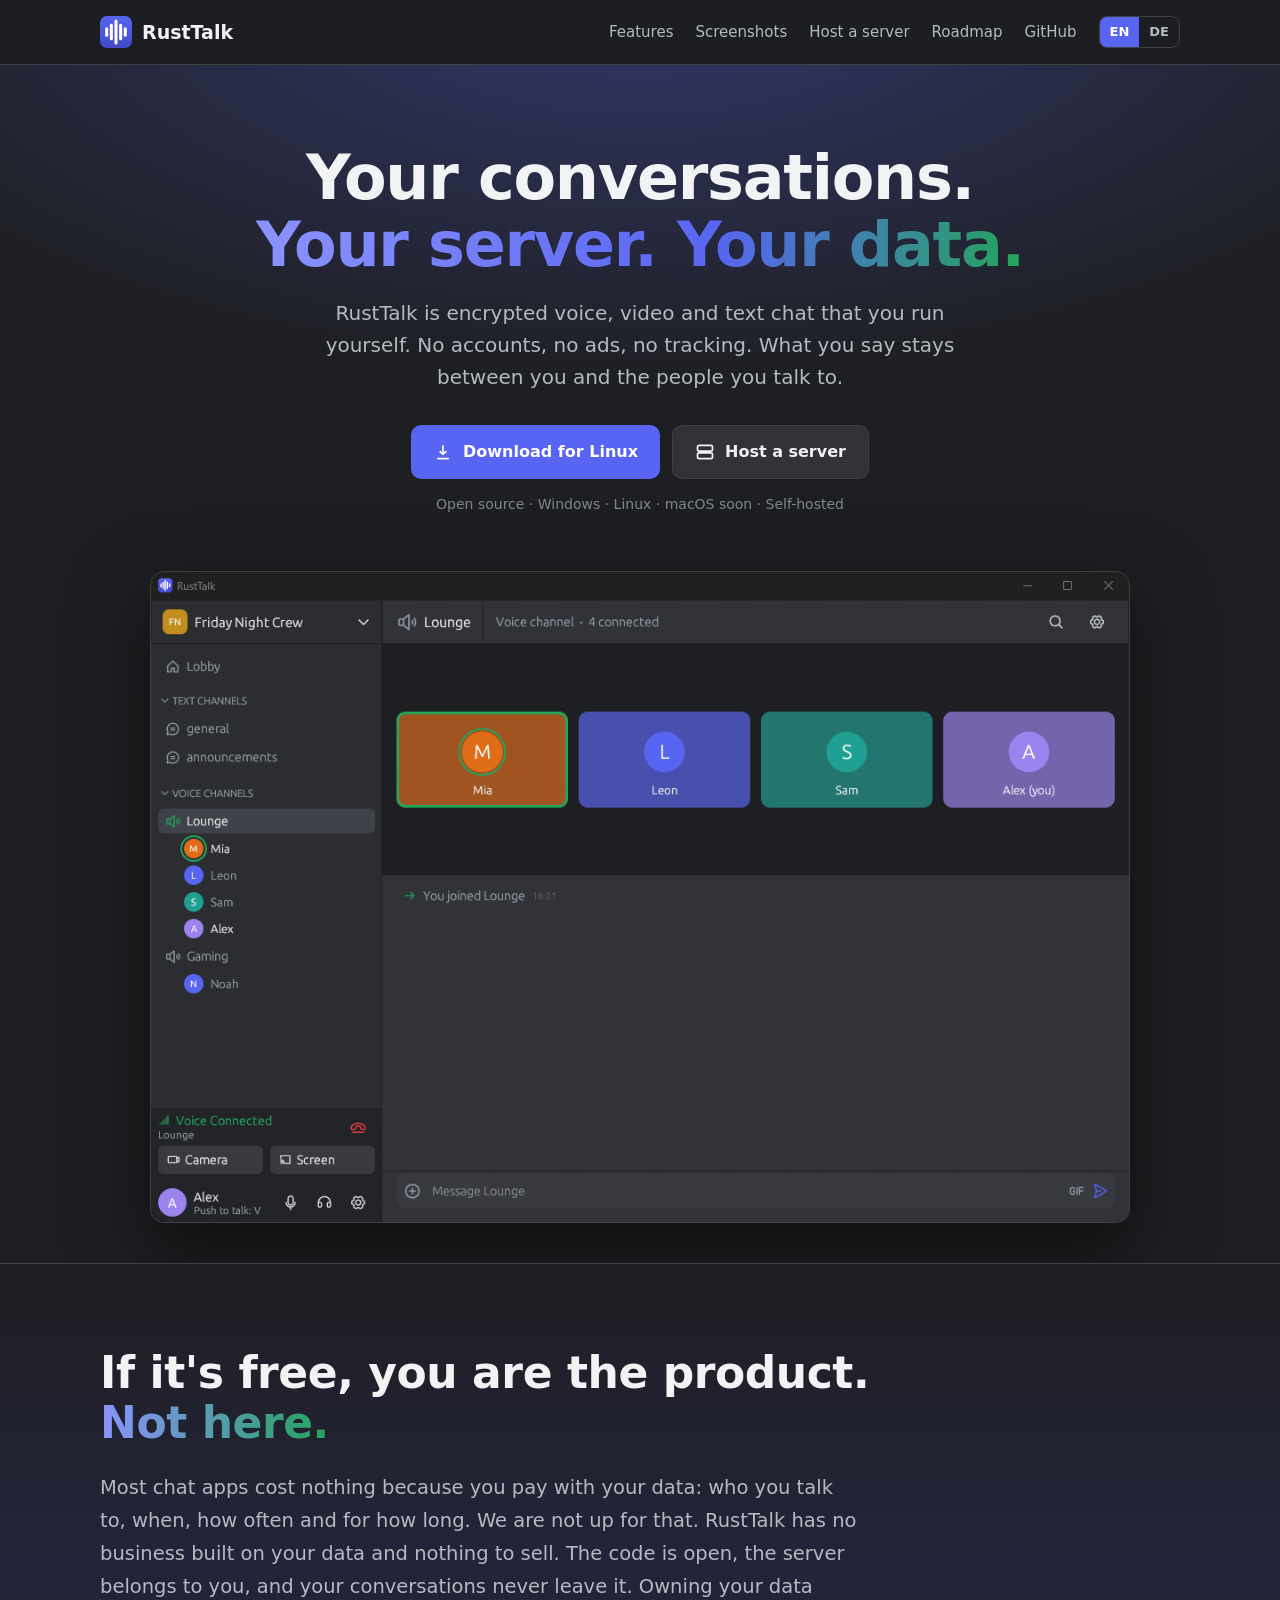
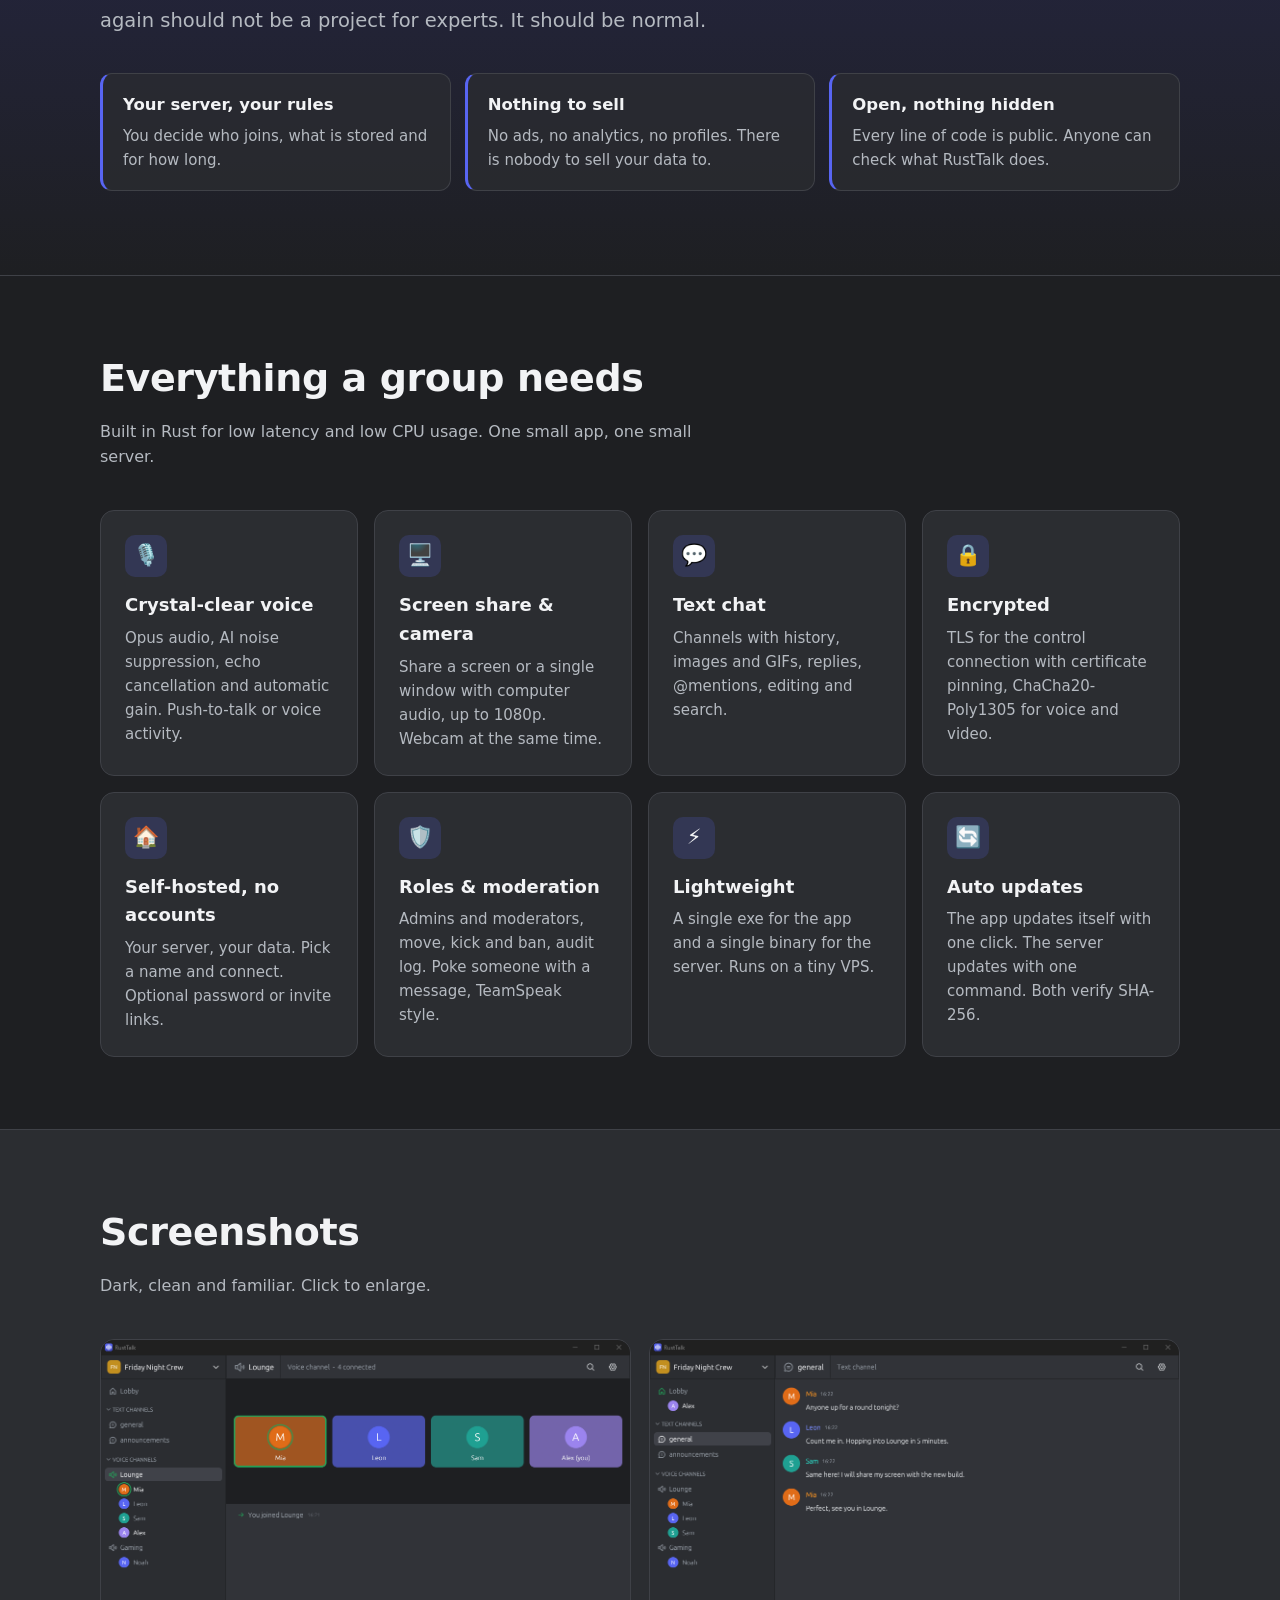
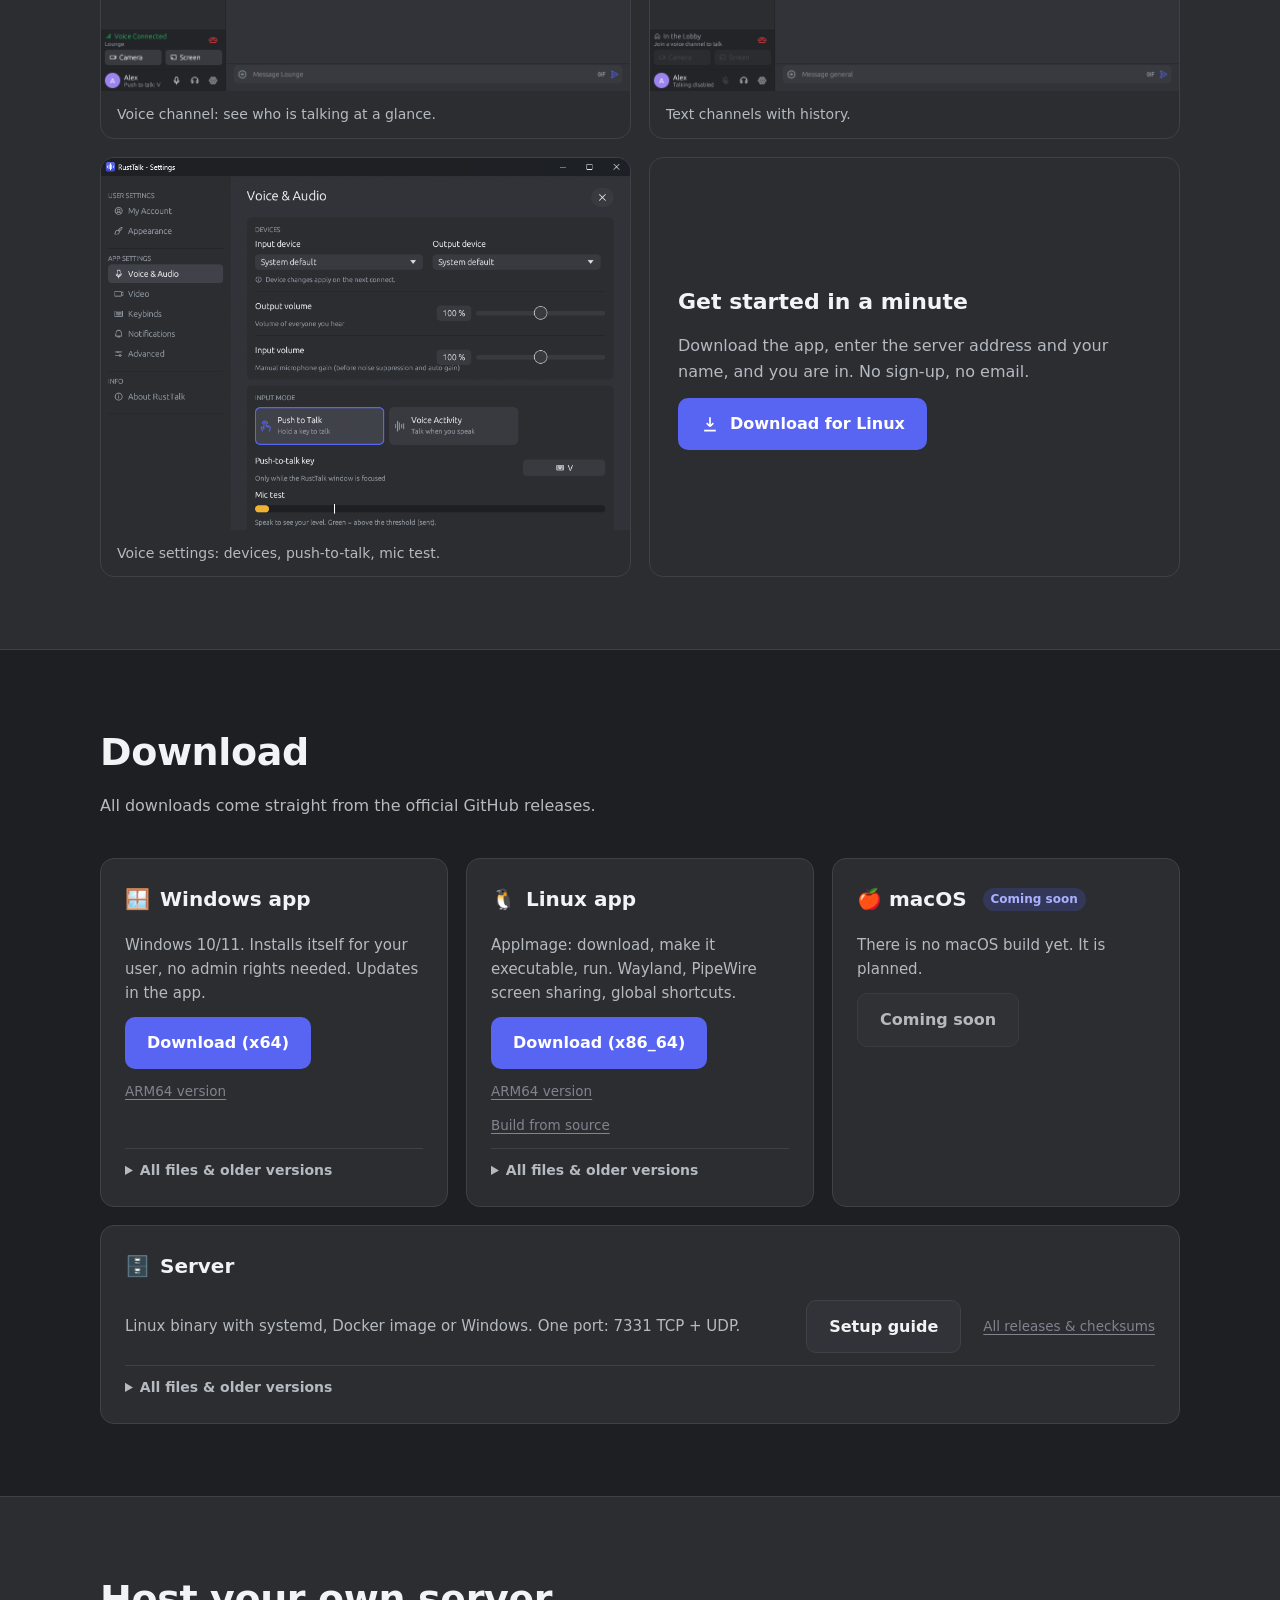
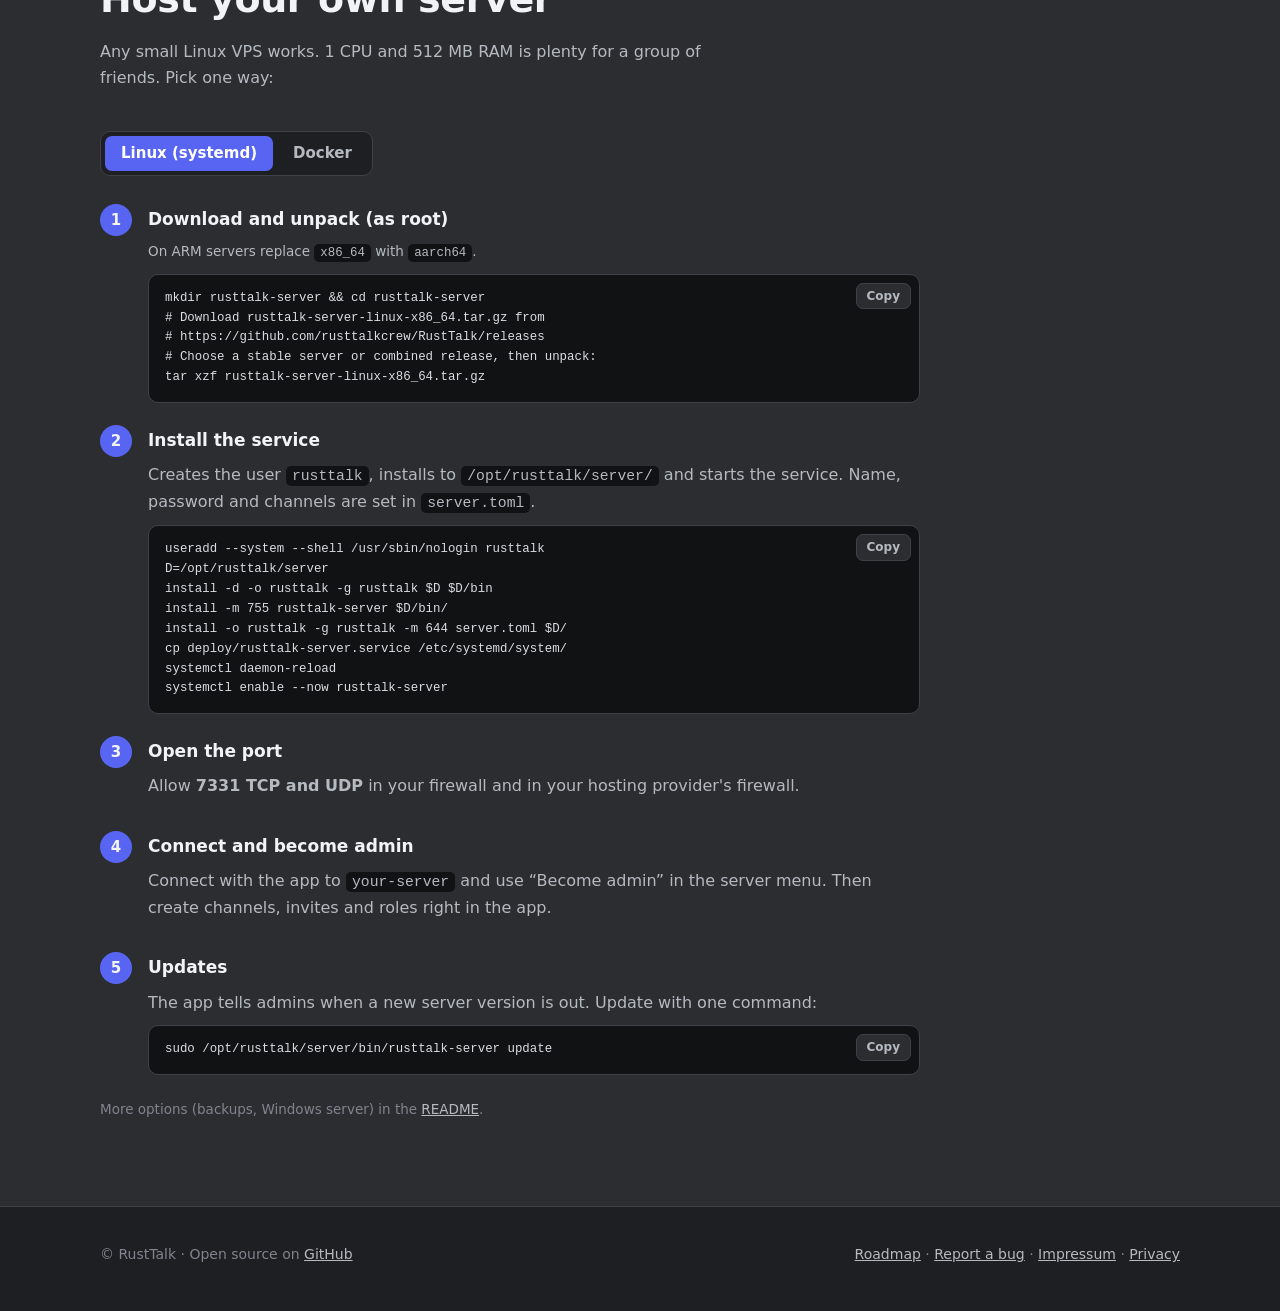
==== commit 106ef98b: "feat(release): independently build and discover client and server releases" ====
--- a/website/index.html
+++ b/website/index.html
@@ -167,8 +167,8 @@
     <p class="lead" data-l="en">RustTalk is encrypted voice, video and text chat that you run yourself. No accounts, no ads, no tracking. What you say stays between you and the people you talk to.</p>
     <p class="lead" data-l="de">RustTalk ist verschlüsselter Voice-, Video- und Text-Chat, den du selbst betreibst. Keine Accounts, keine Werbung, kein Tracking. Was du sagst, bleibt zwischen dir und den Menschen, mit denen du sprichst.</p>
     <div class="cta">
-      <a class="btn primary dl-win" href="https://github.com/rusttalkcrew/RustTalk/releases/latest/download/rusttalk-windows.exe"><svg viewBox="0 0 24 24" fill="currentColor" aria-hidden="true"><path d="M3 5.5 10.5 4.5v7H3zm8.5-1.2L21 3v8.5h-9.5zM3 12.5h7.5v7L3 18.5zm8.5 0H21V21l-9.5-1.3z"/></svg><span data-l="en">Download for Windows</span><span data-l="de">Für Windows herunterladen</span></a>
-      <a class="btn primary dl-linux" href="https://github.com/rusttalkcrew/RustTalk/releases/latest/download/rusttalk-linux-x86_64.AppImage"><svg viewBox="0 0 24 24" fill="none" stroke="currentColor" stroke-width="2" aria-hidden="true"><path d="M12 4v11m0 0-4-4m4 4 4-4M5 20h14"/></svg><span data-l="en">Download for Linux</span><span data-l="de">Für Linux herunterladen</span></a>
+      <a class="btn primary dl-win" href="https://github.com/rusttalkcrew/RustTalk/releases" data-component="client" data-asset="rusttalk-windows.exe"><svg viewBox="0 0 24 24" fill="currentColor" aria-hidden="true"><path d="M3 5.5 10.5 4.5v7H3zm8.5-1.2L21 3v8.5h-9.5zM3 12.5h7.5v7L3 18.5zm8.5 0H21V21l-9.5-1.3z"/></svg><span data-l="en">Download for Windows</span><span data-l="de">Für Windows herunterladen</span></a>
+      <a class="btn primary dl-linux" href="https://github.com/rusttalkcrew/RustTalk/releases" data-component="client" data-asset="rusttalk-linux-x86_64.AppImage"><svg viewBox="0 0 24 24" fill="none" stroke="currentColor" stroke-width="2" aria-hidden="true"><path d="M12 4v11m0 0-4-4m4 4 4-4M5 20h14"/></svg><span data-l="en">Download for Linux</span><span data-l="de">Für Linux herunterladen</span></a>
       <a class="btn ghost dl-mac" href="#download" aria-disabled="true"><svg viewBox="0 0 24 24" fill="none" stroke="currentColor" stroke-width="2" aria-hidden="true"><path d="M12 4v11m0 0-4-4m4 4 4-4M5 20h14"/></svg><span data-l="en">macOS: coming soon</span><span data-l="de">macOS: bald verfügbar</span></a>
       <a class="btn primary dl-other" href="#download"><svg viewBox="0 0 24 24" fill="none" stroke="currentColor" stroke-width="2" aria-hidden="true"><path d="M12 4v11m0 0-4-4m4 4 4-4M5 20h14"/></svg><span data-l="en">Go to downloads</span><span data-l="de">Zu den Downloads</span></a>
       <a class="btn ghost" href="#server">
@@ -258,7 +258,7 @@
         <h3 style="margin:0;font-size:22px" data-l="de">In einer Minute startklar</h3>
         <p style="margin:0;color:var(--muted)" data-l="en">Download the app, enter the server address and your name, and you are in. No sign-up, no email.</p>
         <p style="margin:0;color:var(--muted)" data-l="de">App herunterladen, Serveradresse und Namen eingeben, fertig. Keine Registrierung, keine E-Mail.</p>
-        <div style="display:flex"><a class="btn primary dl-win" style="align-self:flex-start" href="https://github.com/rusttalkcrew/RustTalk/releases/latest/download/rusttalk-windows.exe"><svg viewBox="0 0 24 24" fill="currentColor" aria-hidden="true"><path d="M3 5.5 10.5 4.5v7H3zm8.5-1.2L21 3v8.5h-9.5zM3 12.5h7.5v7L3 18.5zm8.5 0H21V21l-9.5-1.3z"/></svg><span data-l="en">Download for Windows</span><span data-l="de">Für Windows herunterladen</span></a><a class="btn primary dl-linux" style="align-self:flex-start" href="https://github.com/rusttalkcrew/RustTalk/releases/latest/download/rusttalk-linux-x86_64.AppImage"><svg viewBox="0 0 24 24" fill="none" stroke="currentColor" stroke-width="2" aria-hidden="true"><path d="M12 4v11m0 0-4-4m4 4 4-4M5 20h14"/></svg><span data-l="en">Download for Linux</span><span data-l="de">Für Linux herunterladen</span></a><a class="btn ghost dl-mac" style="align-self:flex-start" href="#download" aria-disabled="true"><svg viewBox="0 0 24 24" fill="none" stroke="currentColor" stroke-width="2" aria-hidden="true"><path d="M12 4v11m0 0-4-4m4 4 4-4M5 20h14"/></svg><span data-l="en">macOS: coming soon</span><span data-l="de">macOS: bald verfügbar</span></a><a class="btn primary dl-other" style="align-self:flex-start" href="#download"><svg viewBox="0 0 24 24" fill="none" stroke="currentColor" stroke-width="2" aria-hidden="true"><path d="M12 4v11m0 0-4-4m4 4 4-4M5 20h14"/></svg><span data-l="en">Go to downloads</span><span data-l="de">Zu den Downloads</span></a></div>
+        <div style="display:flex"><a class="btn primary dl-win" style="align-self:flex-start" href="https://github.com/rusttalkcrew/RustTalk/releases" data-component="client" data-asset="rusttalk-windows.exe"><svg viewBox="0 0 24 24" fill="currentColor" aria-hidden="true"><path d="M3 5.5 10.5 4.5v7H3zm8.5-1.2L21 3v8.5h-9.5zM3 12.5h7.5v7L3 18.5zm8.5 0H21V21l-9.5-1.3z"/></svg><span data-l="en">Download for Windows</span><span data-l="de">Für Windows herunterladen</span></a><a class="btn primary dl-linux" style="align-self:flex-start" href="https://github.com/rusttalkcrew/RustTalk/releases" data-component="client" data-asset="rusttalk-linux-x86_64.AppImage"><svg viewBox="0 0 24 24" fill="none" stroke="currentColor" stroke-width="2" aria-hidden="true"><path d="M12 4v11m0 0-4-4m4 4 4-4M5 20h14"/></svg><span data-l="en">Download for Linux</span><span data-l="de">Für Linux herunterladen</span></a><a class="btn ghost dl-mac" style="align-self:flex-start" href="#download" aria-disabled="true"><svg viewBox="0 0 24 24" fill="none" stroke="currentColor" stroke-width="2" aria-hidden="true"><path d="M12 4v11m0 0-4-4m4 4 4-4M5 20h14"/></svg><span data-l="en">macOS: coming soon</span><span data-l="de">macOS: bald verfügbar</span></a><a class="btn primary dl-other" style="align-self:flex-start" href="#download"><svg viewBox="0 0 24 24" fill="none" stroke="currentColor" stroke-width="2" aria-hidden="true"><path d="M12 4v11m0 0-4-4m4 4 4-4M5 20h14"/></svg><span data-l="en">Go to downloads</span><span data-l="de">Zu den Downloads</span></a></div>
       </figure>
     </div>
   </div>
@@ -274,8 +274,8 @@
         <h3>🪟 <span data-l="en">Windows app</span><span data-l="de">Windows-App</span></h3>
         <p class="small" data-l="en">Windows 10/11. Installs itself for your user, no admin rights needed. Updates in the app.</p>
         <p class="small" data-l="de">Windows 10/11. Installiert sich für deinen Benutzer, ohne Adminrechte. Updates direkt in der App.</p>
-        <a class="btn primary" href="https://github.com/rusttalkcrew/RustTalk/releases/latest/download/rusttalk-windows.exe"><span data-l="en">Download (x64)</span><span data-l="de">Herunterladen (x64)</span></a>
-        <a class="alt-link" href="https://github.com/rusttalkcrew/RustTalk/releases/latest/download/rusttalk-windows-arm64.exe"><span data-l="en">ARM64 version</span><span data-l="de">ARM64-Version</span></a>
+        <a class="btn primary" href="https://github.com/rusttalkcrew/RustTalk/releases" data-component="client" data-asset="rusttalk-windows.exe"><span data-l="en">Download (x64)</span><span data-l="de">Herunterladen (x64)</span></a>
+        <a class="alt-link" href="https://github.com/rusttalkcrew/RustTalk/releases" data-component="client" data-asset="rusttalk-windows-arm64.exe"><span data-l="en">ARM64 version</span><span data-l="de">ARM64-Version</span></a>
         <details class="files" data-kind="windows"><summary><span data-l="en">All files &amp; older versions</span><span data-l="de">Alle Dateien &amp; ältere Versionen</span></summary>
         <div class="tools"><label><span data-l="en">Version</span><span data-l="de">Version</span> <select class="ver-sel" aria-label="Version"></select></label></div>
         <div class="list"><p class="err"><a href="https://github.com/rusttalkcrew/RustTalk/releases" rel="noopener"><span data-l="en">Open releases on GitHub</span><span data-l="de">Releases auf GitHub öffnen</span></a></p></div></details>
@@ -284,8 +284,8 @@
         <h3>🐧 <span data-l="en">Linux app</span><span data-l="de">Linux-App</span></h3>
         <p class="small" data-l="en">AppImage: download, make it executable, run. Wayland, PipeWire screen sharing, global shortcuts.</p>
         <p class="small" data-l="de">AppImage: herunterladen, ausführbar machen, starten. Wayland, Bildschirm teilen über PipeWire, globale Tastenkürzel.</p>
-        <a class="btn primary" href="https://github.com/rusttalkcrew/RustTalk/releases/latest/download/rusttalk-linux-x86_64.AppImage"><span data-l="en">Download (x86_64)</span><span data-l="de">Herunterladen (x86_64)</span></a>
-        <a class="alt-link" href="https://github.com/rusttalkcrew/RustTalk/releases/latest/download/rusttalk-linux-aarch64.AppImage"><span data-l="en">ARM64 version</span><span data-l="de">ARM64-Version</span></a>
+        <a class="btn primary" href="https://github.com/rusttalkcrew/RustTalk/releases" data-component="client" data-asset="rusttalk-linux-x86_64.AppImage"><span data-l="en">Download (x86_64)</span><span data-l="de">Herunterladen (x86_64)</span></a>
+        <a class="alt-link" href="https://github.com/rusttalkcrew/RustTalk/releases" data-component="client" data-asset="rusttalk-linux-aarch64.AppImage"><span data-l="en">ARM64 version</span><span data-l="de">ARM64-Version</span></a>
         <a class="alt-link" href="https://github.com/rusttalkcrew/RustTalk#client-linux--minimal-build" rel="noopener"><span data-l="en">Build from source</span><span data-l="de">Aus dem Quellcode bauen</span></a>
         <details class="files" data-kind="linux"><summary><span data-l="en">All files &amp; older versions</span><span data-l="de">Alle Dateien &amp; ältere Versionen</span></summary>
         <div class="tools"><label><span data-l="en">Version</span><span data-l="de">Version</span> <select class="ver-sel" aria-label="Version"></select></label></div>
@@ -330,7 +330,9 @@
         <p class="small" data-l="en">On ARM servers replace <code>x86_64</code> with <code>aarch64</code>.</p>
         <p class="small" data-l="de">Auf ARM-Servern <code>x86_64</code> durch <code>aarch64</code> ersetzen.</p>
 <pre><code>mkdir rusttalk-server && cd rusttalk-server
-wget https://github.com/rusttalkcrew/RustTalk/releases/latest/download/rusttalk-server-linux-x86_64.tar.gz
+# Download rusttalk-server-linux-x86_64.tar.gz from
+# https://github.com/rusttalkcrew/RustTalk/releases
+# Choose a stable server or combined release, then unpack:
 tar xzf rusttalk-server-linux-x86_64.tar.gz</code></pre>
       </div>
       <div>
@@ -455,67 +457,168 @@
   else if(/linux|x11|cros/i.test(plat+ua))os='linux';
   root.dataset.os=os;
   if(os==='linux'&&/aarch64|arm/i.test(plat+ua)){
-    document.querySelectorAll('a.dl-linux').forEach(function(a){a.href=a.href.replace('x86_64','aarch64')});
-  }
-
-  function fmt(n){return n>1048576?(n/1048576).toFixed(1)+' MB':Math.max(1,Math.round(n/1024))+' KB'}
-  function el(t,c,x){var e=document.createElement(t);if(c)e.className=c;if(x!=null)e.textContent=x;return e}
-  var releases=[];
-  function render(box,kind,rel){
-    box.textContent='';
-    var sums={},files=[];
-    rel.assets.forEach(function(a){
-      var n=a.name.toLowerCase(),isServer=n.indexOf('server')>=0;
-      if(kind==='server'?!isServer:(isServer||n.indexOf(kind)<0))return;
-      if(/\.sha256$/.test(n))sums[n]=a;else files.push(a);
-    });
-    if(!files.length){box.appendChild(el('p','err','No files in '+rel.tag_name+'.'));return}
-    var ul=el('ul');
-    files.forEach(function(a){
-      var li=el('li'),top=el('div','top'),an=el('a',null,a.name);
-      an.href=a.browser_download_url;an.rel='noopener';
-      top.appendChild(an);top.appendChild(el('span',null,fmt(a.size)));li.appendChild(top);
-      var h=(a.digest||'').replace(/^sha256:/,'');
-      if(/^[0-9a-f]{64}$/.test(h)){
-        var row=el('div','sha'),code=el('code',null,h);
-        code.title='Click to copy SHA-256';
-        code.addEventListener('click',function(){
-          try{navigator.clipboard.writeText(h);code.classList.add('ok');setTimeout(function(){code.classList.remove('ok')},1200)}catch(e){}
-        });
-        row.appendChild(el('b',null,'SHA-256'));row.appendChild(code);
-        var sf=sums[a.name.toLowerCase()+'.sha256'];
-        if(sf){var l=el('a',null,'.sha256');l.href=sf.browser_download_url;l.rel='noopener';row.appendChild(l)}
+    document.querySelectorAll('a.dl-linux').forEach(function(a){a.dataset.asset=a.dataset.asset.replace('x86_64','aarch64')});
+  }
+
+
+})();
+</script>
+<script id="component-releases">
+(function (root) {
+  'use strict';
+  const REPO = 'https://github.com/rusttalkcrew/RustTalk';
+  const FALLBACK = REPO + '/releases';
+  const LIMIT = 2 * 1024 * 1024;
+  const U64 = 18446744073709551615n;
+  function tag(value) {
+    if (typeof value !== 'string') return null;
+    const m = /^v(0|[1-9][0-9]*)\.(0|[1-9][0-9]*)\.(0|[1-9][0-9]*)(?:\+(client|server|index-server)\.([0-9a-f]{7,40}))?$/.exec(value);
+    if (!m || m[0] !== value || m.slice(1, 4).some(n => n.length > 20 || BigInt(n) > U64)) return null;
+    return { core: m.slice(1, 4).join('.'), numbers: m.slice(1, 4).map(BigInt), component: m[4] || null };
+  }
+  function safeAsset(a, release) {
+    if (!a || typeof a.name !== 'string' || (!a.name || /[^A-Za-z0-9._-]/.test(a.name))) return false;
+    const expected = REPO + '/releases/download/' + encodeURIComponent(release.tag_name) + '/' + a.name;
+    // GitHub may leave '+' unescaped in a tag path, but no other URL variation is needed.
+    return a.browser_download_url === expected || a.browser_download_url === expected.replace(/%2B/g, '+');
+  }
+  function candidates(releases, component) {
+    const versions = new Map(), seen = new Map(), entries = [];
+    for (const r of releases) {
+      const t = tag(r.tag_name);
+      if (r.draft || r.prerelease || !t || (t.component && t.component !== component)) continue;
+      const bytes = JSON.stringify(r);
+      if (seen.has(r.tag_name)) {
+        if (seen.get(r.tag_name) !== bytes) throw Error('Inconsistent duplicate release');
+        continue;
+      }
+      seen.set(r.tag_name, bytes);
+      if (t.component) {
+        const old = versions.get(t.core);
+        if (old && old !== r.tag_name) throw Error('Ambiguous component release');
+        versions.set(t.core, r.tag_name);
+      }
+      entries.push({ r, t });
+    }
+    return entries.sort((a, b) => {
+      for (let i = 0; i < 3; i++) if (a.t.numbers[i] !== b.t.numbers[i]) return a.t.numbers[i] > b.t.numbers[i] ? -1 : 1;
+      return Number(Boolean(b.t.component)) - Number(Boolean(a.t.component));
+    }).map(x => x.r);
+  }
+  function select(releases, component, name) {
+    for (const r of candidates(releases, component)) {
+      const found = r.assets.filter(a => a.name === name && safeAsset(a, r));
+      if (found.length > 1) throw Error('Duplicate asset');
+      if (found.length) return { release: r, asset: found[0] };
+    }
+    return null;
+  }
+  function kindAssets(r, kind) {
+    return r.assets.filter(a => safeAsset(a, r) && (kind === 'server'
+      ? /^rusttalk-server-(?:linux-(?:x86_64|aarch64)(?:\.tar\.gz)?|windows(?:-arm64)?\.exe)(?:\.sha256)?$/.test(a.name)
+      : kind === 'windows' ? /^rusttalk-windows(?:-arm64)?\.exe(?:\.sha256)?$/.test(a.name)
+        : /^rusttalk-linux-(x86_64|aarch64)\.AppImage(?:\.sha256)?$/.test(a.name)));
+  }
+  function history(releases, kind) {
+    const seen = new Set();
+    return candidates(releases, kind === 'server' ? 'server' : 'client')
+      .filter(r => kindAssets(r, kind).some(a => !a.name.endsWith('.sha256')))
+      .filter(r => { const core = tag(r.tag_name).core; if (seen.has(core)) return false; seen.add(core); return true; });
+  }
+  async function readPage(response) {
+    if (!response.ok || !response.body) throw Error('Release request failed');
+    const reader = response.body.getReader(), chunks = [];
+    let size = 0;
+    try {
+      for (;;) {
+        const { done, value } = await reader.read();
+        if (done) break;
+        size += value.byteLength;
+        if (size > LIMIT) throw Error('Release response too large');
+        chunks.push(value);
+      }
+    } finally { await reader.cancel(); }
+    const bytes = new Uint8Array(size);
+    let offset = 0;
+    for (const chunk of chunks) { bytes.set(chunk, offset); offset += chunk.byteLength; }
+    const page = JSON.parse(new TextDecoder('utf-8', { fatal: true }).decode(bytes));
+    if (!Array.isArray(page) || page.length > 100 || page.some(r => !r || typeof r.tag_name !== 'string' ||
+      typeof r.draft !== 'boolean' || typeof r.prerelease !== 'boolean' || !Array.isArray(r.assets) ||
+      r.assets.some(a => !a || typeof a.name !== 'string' || typeof a.browser_download_url !== 'string'))) throw Error('Invalid release list');
+    return page;
+  }
+  async function load(fetcher) {
+    const controller = new AbortController(), timer = setTimeout(() => controller.abort(), 15000);
+    const releases = [];
+    try {
+      for (let page = 1; page <= 10; page++) {
+        const response = await fetcher('https://api.github.com/repos/rusttalkcrew/RustTalk/releases?per_page=100&page=' + page,
+          { signal: controller.signal, credentials: 'omit', redirect: 'error' });
+        const items = await readPage(response);
+        releases.push(...items);
+        if (items.length < 100 && !/rel="?next"?/.test(response.headers.get('link') || '')) return releases;
+      }
+      throw Error('Incomplete release list');
+    } finally { clearTimeout(timer); }
+  }
+  function el(doc, name, text, cls) {
+    const e = doc.createElement(name);
+    if (text != null) e.textContent = text;
+    if (cls) e.className = cls;
+    return e;
+  }
+  function render(doc, box, r, kind) {
+    box.textContent = '';
+    const files = kindAssets(r, kind), ul = el(doc, 'ul');
+    for (const a of files.filter(a => !a.name.endsWith('.sha256'))) {
+      const li = el(doc, 'li'), top = el(doc, 'div', null, 'top'), link = el(doc, 'a', a.name);
+      link.href = a.browser_download_url; link.rel = 'noopener'; top.appendChild(link);
+      if (Number.isFinite(a.size) && a.size >= 0) top.appendChild(el(doc, 'span', (a.size / 1048576).toFixed(1) + ' MB'));
+      li.appendChild(top);
+      const hash = typeof a.digest === 'string' ? a.digest.replace(/^sha256:/, '') : '';
+      const sum = files.find(s => s.name === a.name + '.sha256');
+      if (/^[0-9a-f]{64}$/.test(hash) || sum) {
+        const row = el(doc, 'div', null, 'sha'); row.appendChild(el(doc, 'b', 'SHA-256'));
+        if (/^[0-9a-f]{64}$/.test(hash)) {
+          const code = el(doc, 'code', hash); code.title = 'Click to copy SHA-256';
+          code.addEventListener('click', () => { if (root.navigator.clipboard) root.navigator.clipboard.writeText(hash).catch(() => {}); });
+          row.appendChild(code);
+        }
+        if (sum) { const link = el(doc, 'a', '.sha256'); link.href = sum.browser_download_url; link.rel = 'noopener'; row.appendChild(link); }
         li.appendChild(row);
       }
       ul.appendChild(li);
+    }
+    box.appendChild(ul);
+  }
+  function apply(doc, releases) {
+    // Validate both component histories before changing any fallback links.
+    candidates(releases, 'client'); candidates(releases, 'server');
+    doc.querySelectorAll('a[data-asset]').forEach(a => {
+      const selected = select(releases, a.dataset.component, a.dataset.asset);
+      a.href = selected ? selected.asset.browser_download_url : FALLBACK;
     });
-    box.appendChild(ul);
-  }
-  function show(d,tag){
-    var rel=releases.filter(function(r){return r.tag_name===tag})[0];
-    if(rel)render(d.querySelector('.list'),d.dataset.kind,rel);
-  }
-  fetch('https://api.github.com/repos/rusttalkcrew/RustTalk/releases?per_page=30')
-    .then(function(r){return r.ok?r.json():null})
-    .then(function(j){
-      if(!j||!j.length)return;
-      releases=j.filter(function(r){return !r.draft&&!r.prerelease});
-      if(!releases.length)return;
-      var cur=releases[0],d=new Date(cur.published_at);
-      document.querySelectorAll('.js-ver').forEach(function(e){e.textContent=cur.tag_name+' · '});
-      document.querySelectorAll('.js-ver2').forEach(function(e){
-        e.textContent='→ '+cur.tag_name+' ('+d.toISOString().slice(0,10)+')';
+    doc.querySelectorAll('.js-ver,.js-ver2').forEach(e => {
+      const kind = doc.documentElement.dataset.os === 'linux' ? 'linux' : 'windows';
+      const r = history(releases, kind)[0];
+      e.textContent = r ? 'Client v' + tag(r.tag_name).core + ' · ' : '';
+    });
+    doc.querySelectorAll('details.files').forEach(det => {
+      const items = history(releases, det.dataset.kind), sel = det.querySelector('.ver-sel');
+      sel.textContent = '';
+      items.forEach((r, i) => {
+        const option = el(doc, 'option', 'v' + tag(r.tag_name).core + (i === 0 ? ' (latest)' : ''));
+        option.value = r.tag_name; sel.appendChild(option);
       });
-      document.querySelectorAll('details.files').forEach(function(det){
-        var sel=det.querySelector('.ver-sel');
-        releases.forEach(function(r,i){
-          var o=el('option',null,r.tag_name+(i===0?' (latest)':''));o.value=r.tag_name;sel.appendChild(o);
-        });
-        sel.addEventListener('change',function(){show(det,sel.value)});
-        show(det,cur.tag_name);
-      });
-    }).catch(function(){});
-})();
+      if (!items.length) return;
+      const show = () => { const r = items.find(r => r.tag_name === sel.value); if (r) render(doc, det.querySelector('.list'), r, det.dataset.kind); };
+      sel.addEventListener('change', show); sel.value = items[0].tag_name; show();
+    });
+  }
+  const api = { tag, safeAsset, candidates, select, history, load, readPage, apply, FALLBACK, LIMIT };
+  if (typeof module !== 'undefined' && module.exports) module.exports = api;
+  else load(root.fetch.bind(root)).then(releases => apply(root.document, releases)).catch(() => {});
+})(typeof globalThis !== 'undefined' ? globalThis : this);
 </script>
 </body>
 </html>
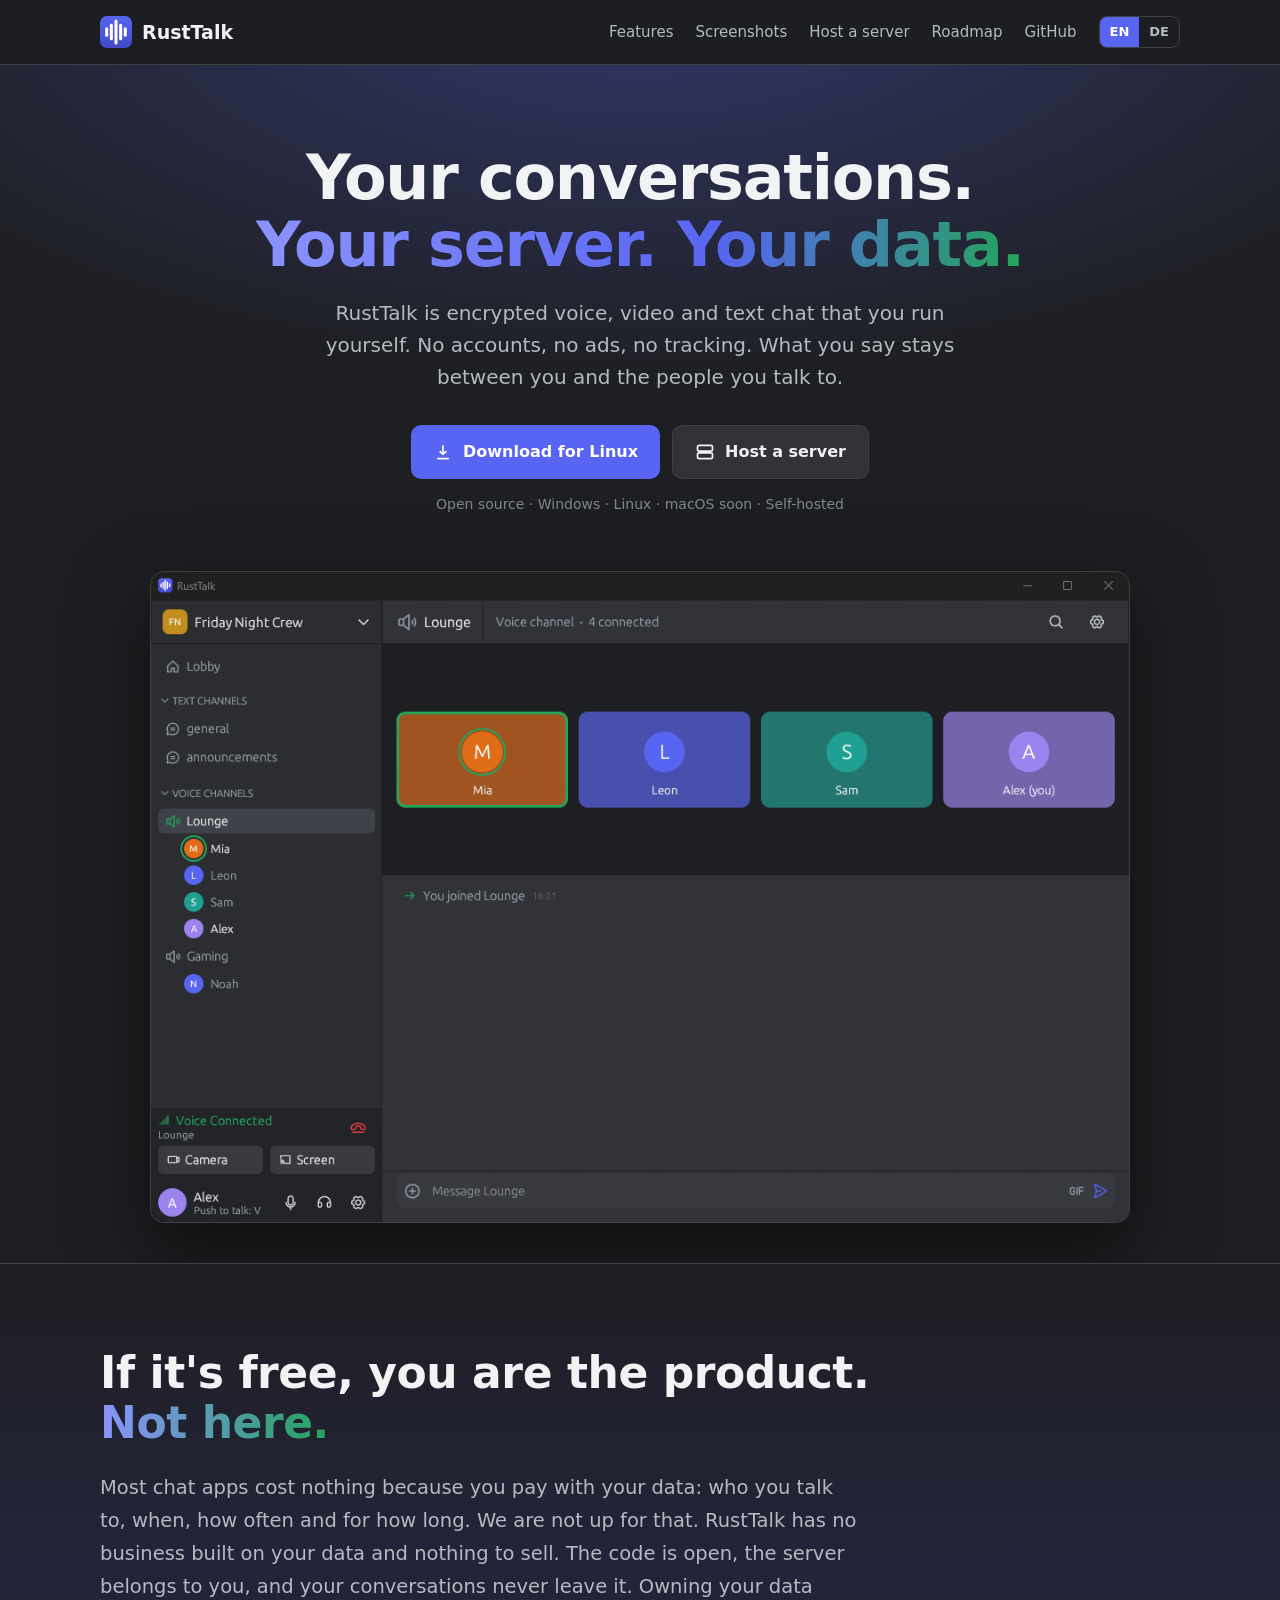
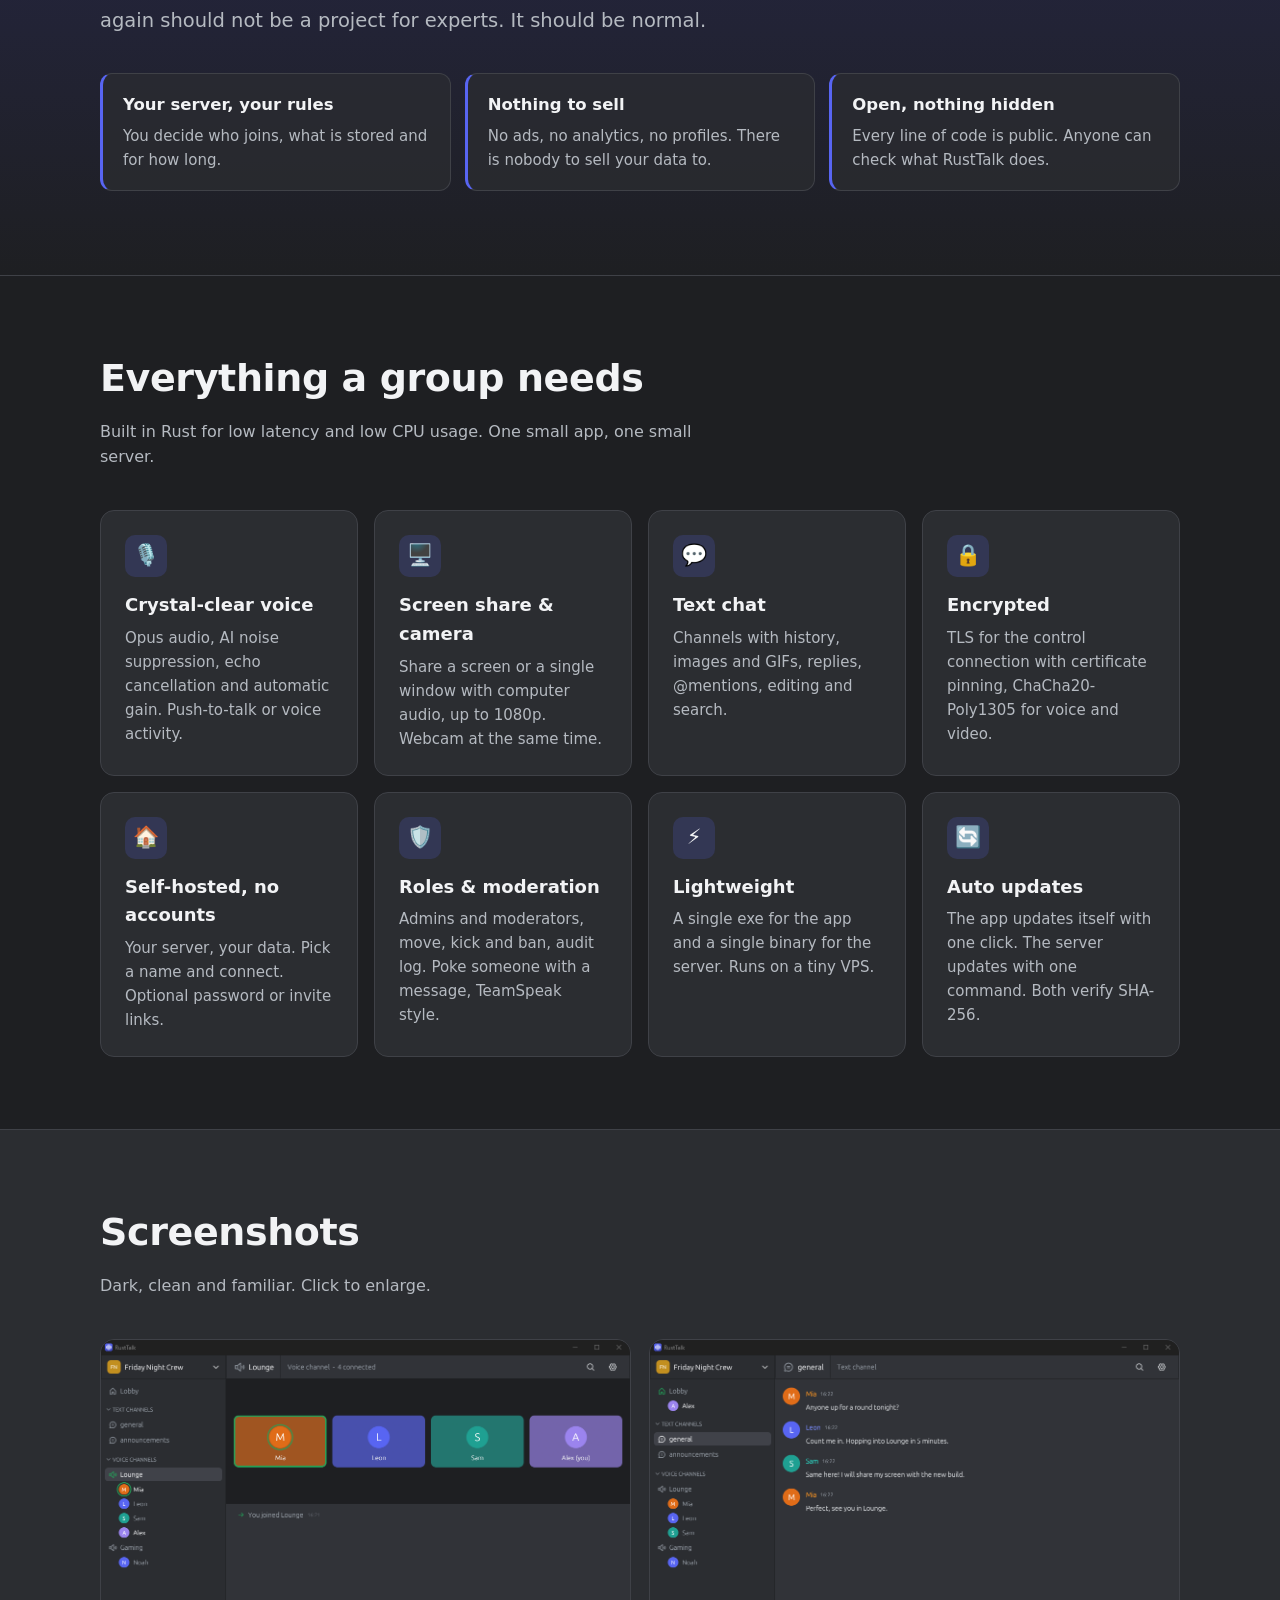
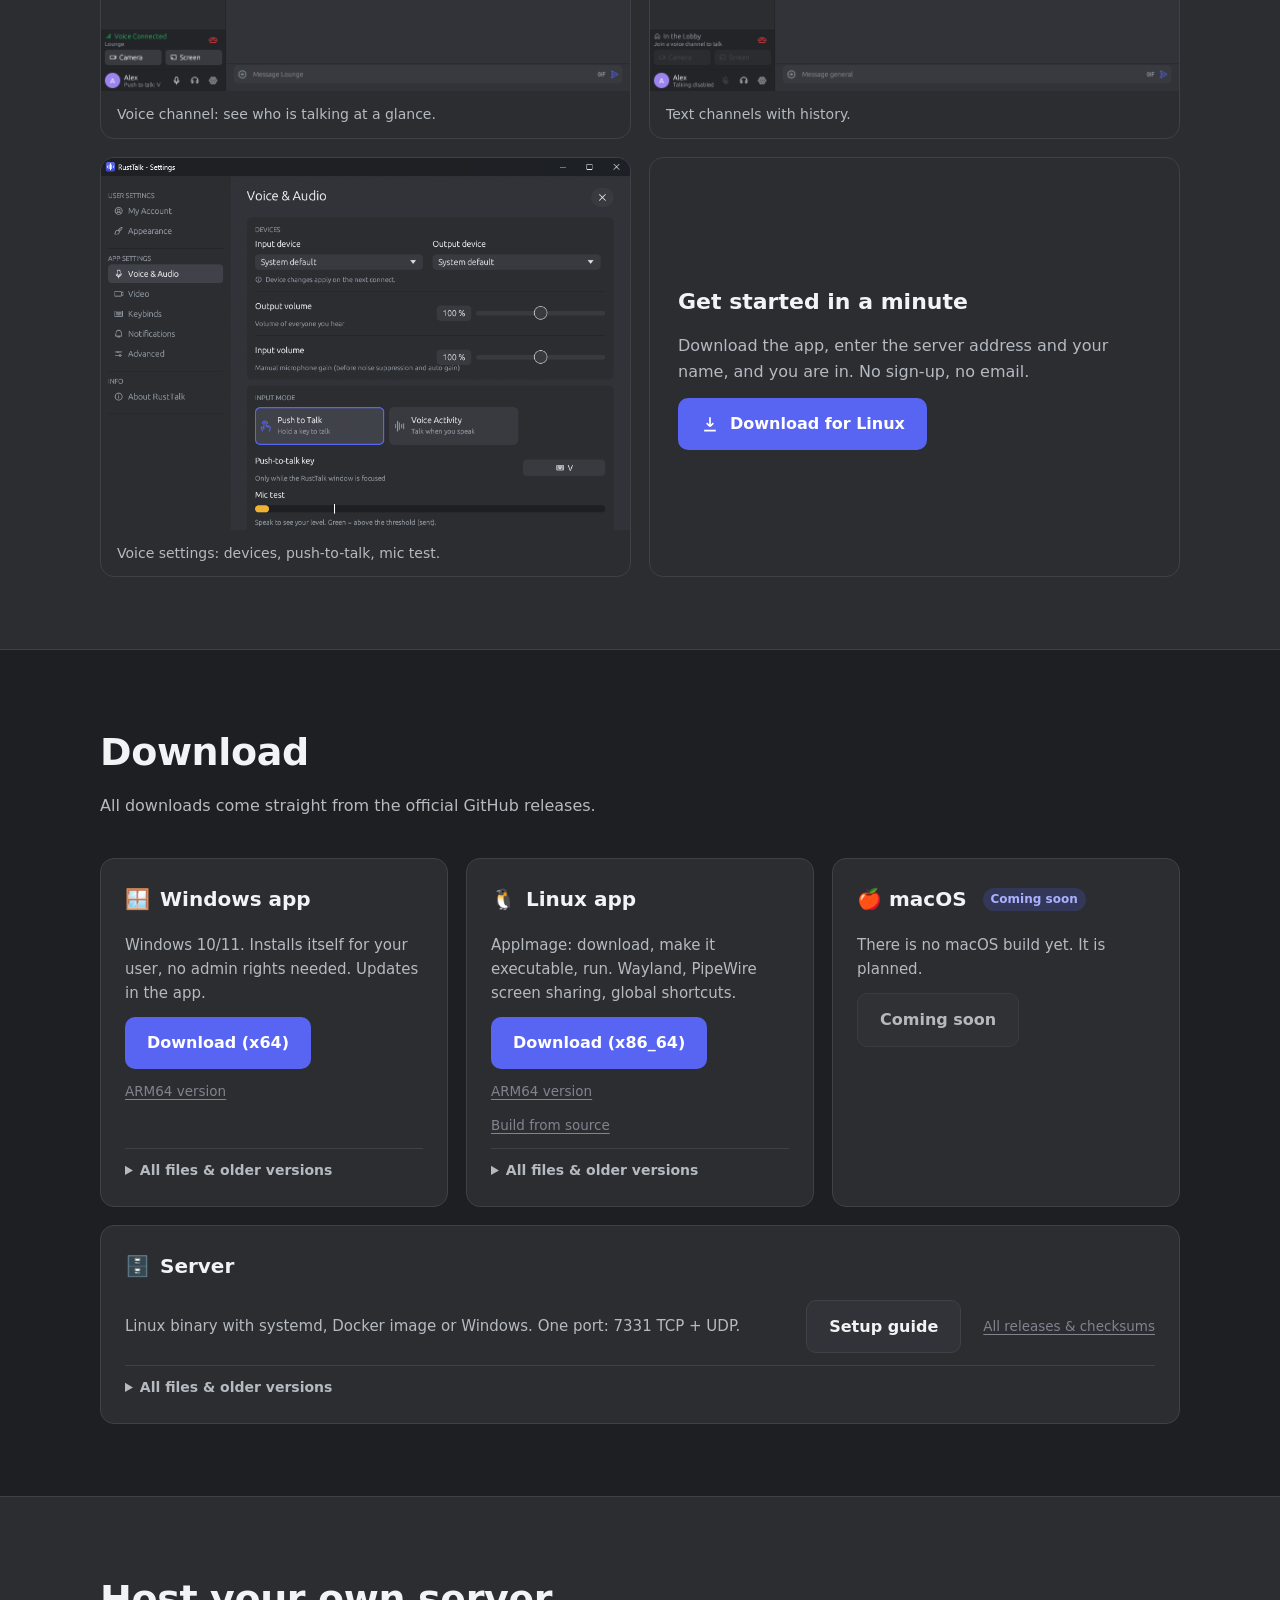
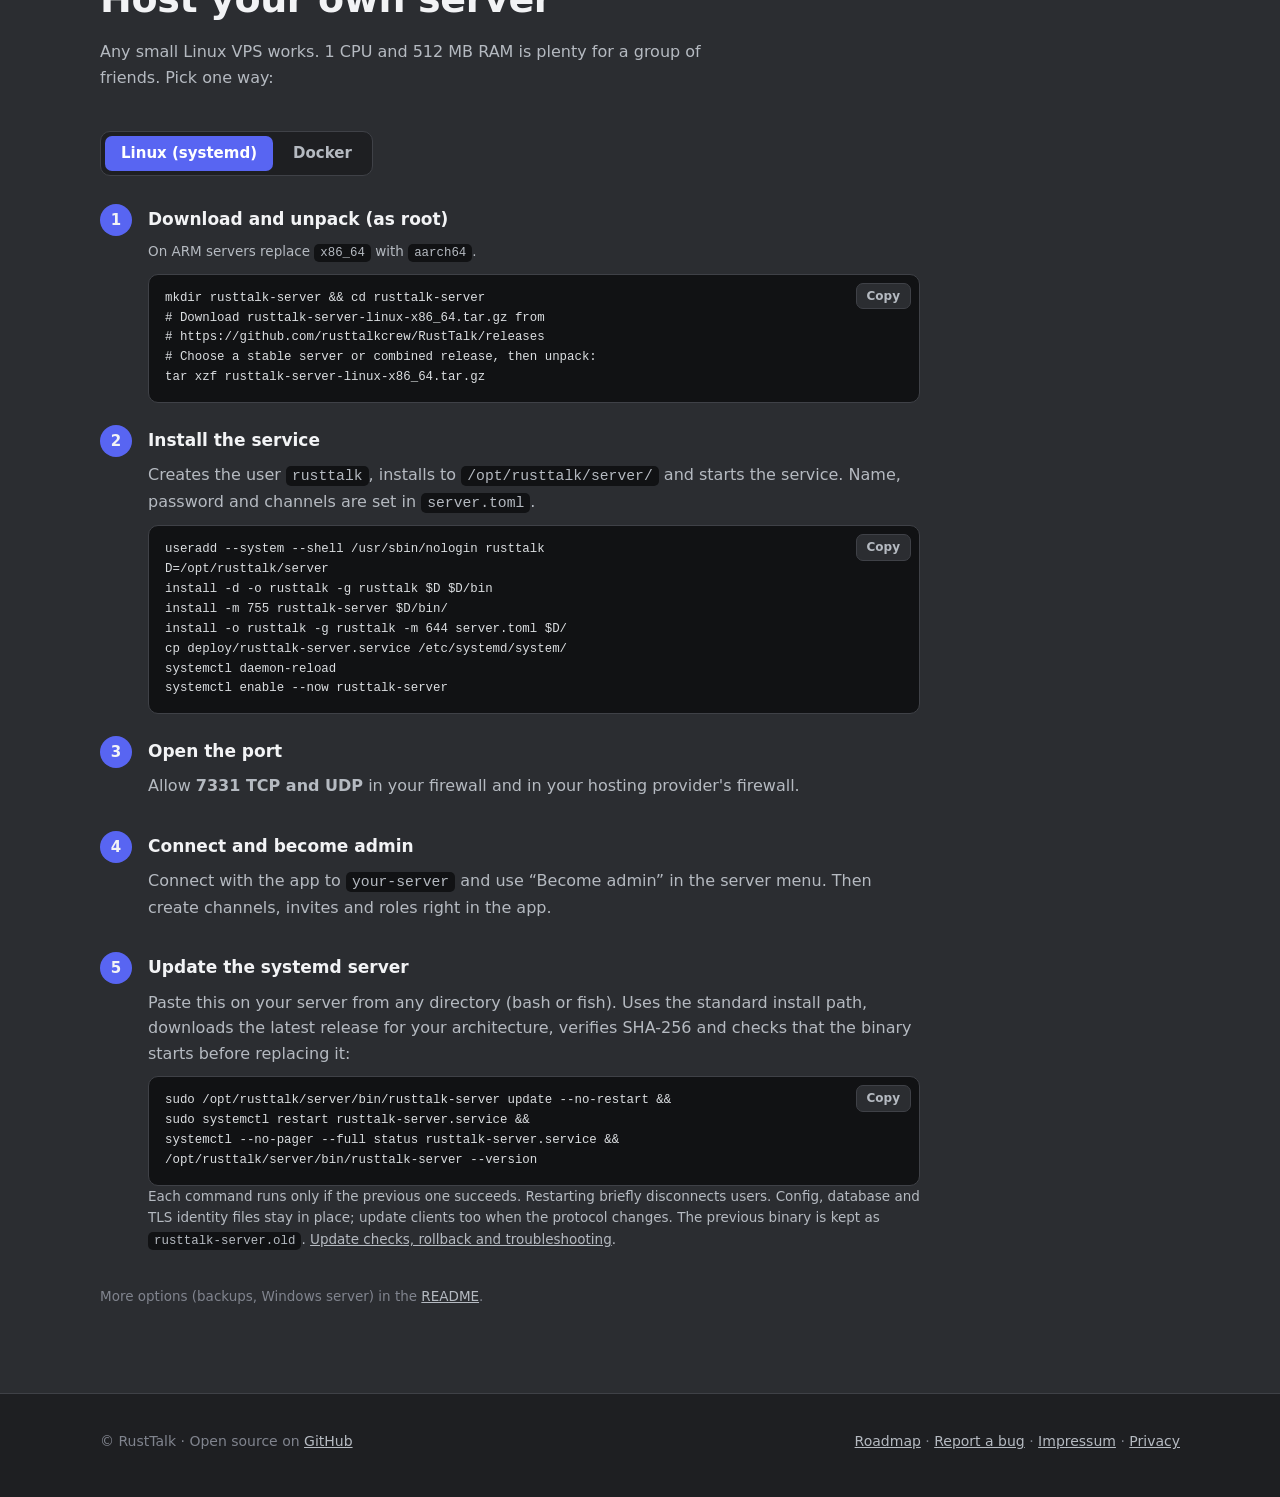
==== commit 0e86d030: "docs: add copy-paste systemd server update steps" ====
--- a/website/index.html
+++ b/website/index.html
@@ -359,10 +359,15 @@
         <p data-l="de">Verbinde dich mit der App zu <code>dein-server</code> und wähle „Admin werden“ im Servermenü. Kanäle, Einladungen und Rollen legst du dann direkt in der App an.</p>
       </div>
       <div>
-        <h3 data-l="en">Updates</h3><h3 data-l="de">Updates</h3>
-        <p data-l="en">The app tells admins when a new server version is out. Update with one command:</p>
-        <p data-l="de">Die App zeigt Admins, wenn eine neue Server-Version da ist. Update mit einem Befehl:</p>
-<pre><code>sudo /opt/rusttalk/server/bin/rusttalk-server update</code></pre>
+        <h3 data-l="en">Update the systemd server</h3><h3 data-l="de">systemd-Server aktualisieren</h3>
+        <p data-l="en">Paste this on your server from any directory (bash or fish). Uses the standard install path, downloads the latest release for your architecture, verifies SHA-256 and checks that the binary starts before replacing it:</p>
+        <p data-l="de">Auf deinem Server in einem beliebigen Verzeichnis einfügen (bash oder fish). Verwendet den Standard-Installationspfad, lädt die neueste Version für deine Architektur, prüft SHA-256 und testet vor dem Austausch, ob die Datei startet:</p>
+<pre><code>sudo /opt/rusttalk/server/bin/rusttalk-server update --no-restart &amp;&amp;
+sudo systemctl restart rusttalk-server.service &amp;&amp;
+systemctl --no-pager --full status rusttalk-server.service &amp;&amp;
+/opt/rusttalk/server/bin/rusttalk-server --version</code></pre>
+        <p class="small" data-l="en">Each command runs only if the previous one succeeds. Restarting briefly disconnects users. Config, database and TLS identity files stay in place; update clients too when the protocol changes. The previous binary is kept as <code>rusttalk-server.old</code>. <a href="https://github.com/rusttalkcrew/RustTalk#update-the-systemd-server-copy-and-paste" rel="noopener">Update checks, rollback and troubleshooting</a>.</p>
+        <p class="small" data-l="de">Jeder Befehl läuft nur, wenn der vorherige erfolgreich war. Der Neustart trennt Benutzer kurzzeitig. Konfiguration, Datenbank und TLS-Identitätsdateien bleiben erhalten; bei Protokolländerungen auch die Clients aktualisieren. Die vorherige Datei bleibt als <code>rusttalk-server.old</code> erhalten. <a href="https://github.com/rusttalkcrew/RustTalk#update-the-systemd-server-copy-and-paste" rel="noopener">Update-Prüfung, Rückkehr zur vorherigen Version und Fehlerbehebung</a>.</p>
       </div>
     </div>
 
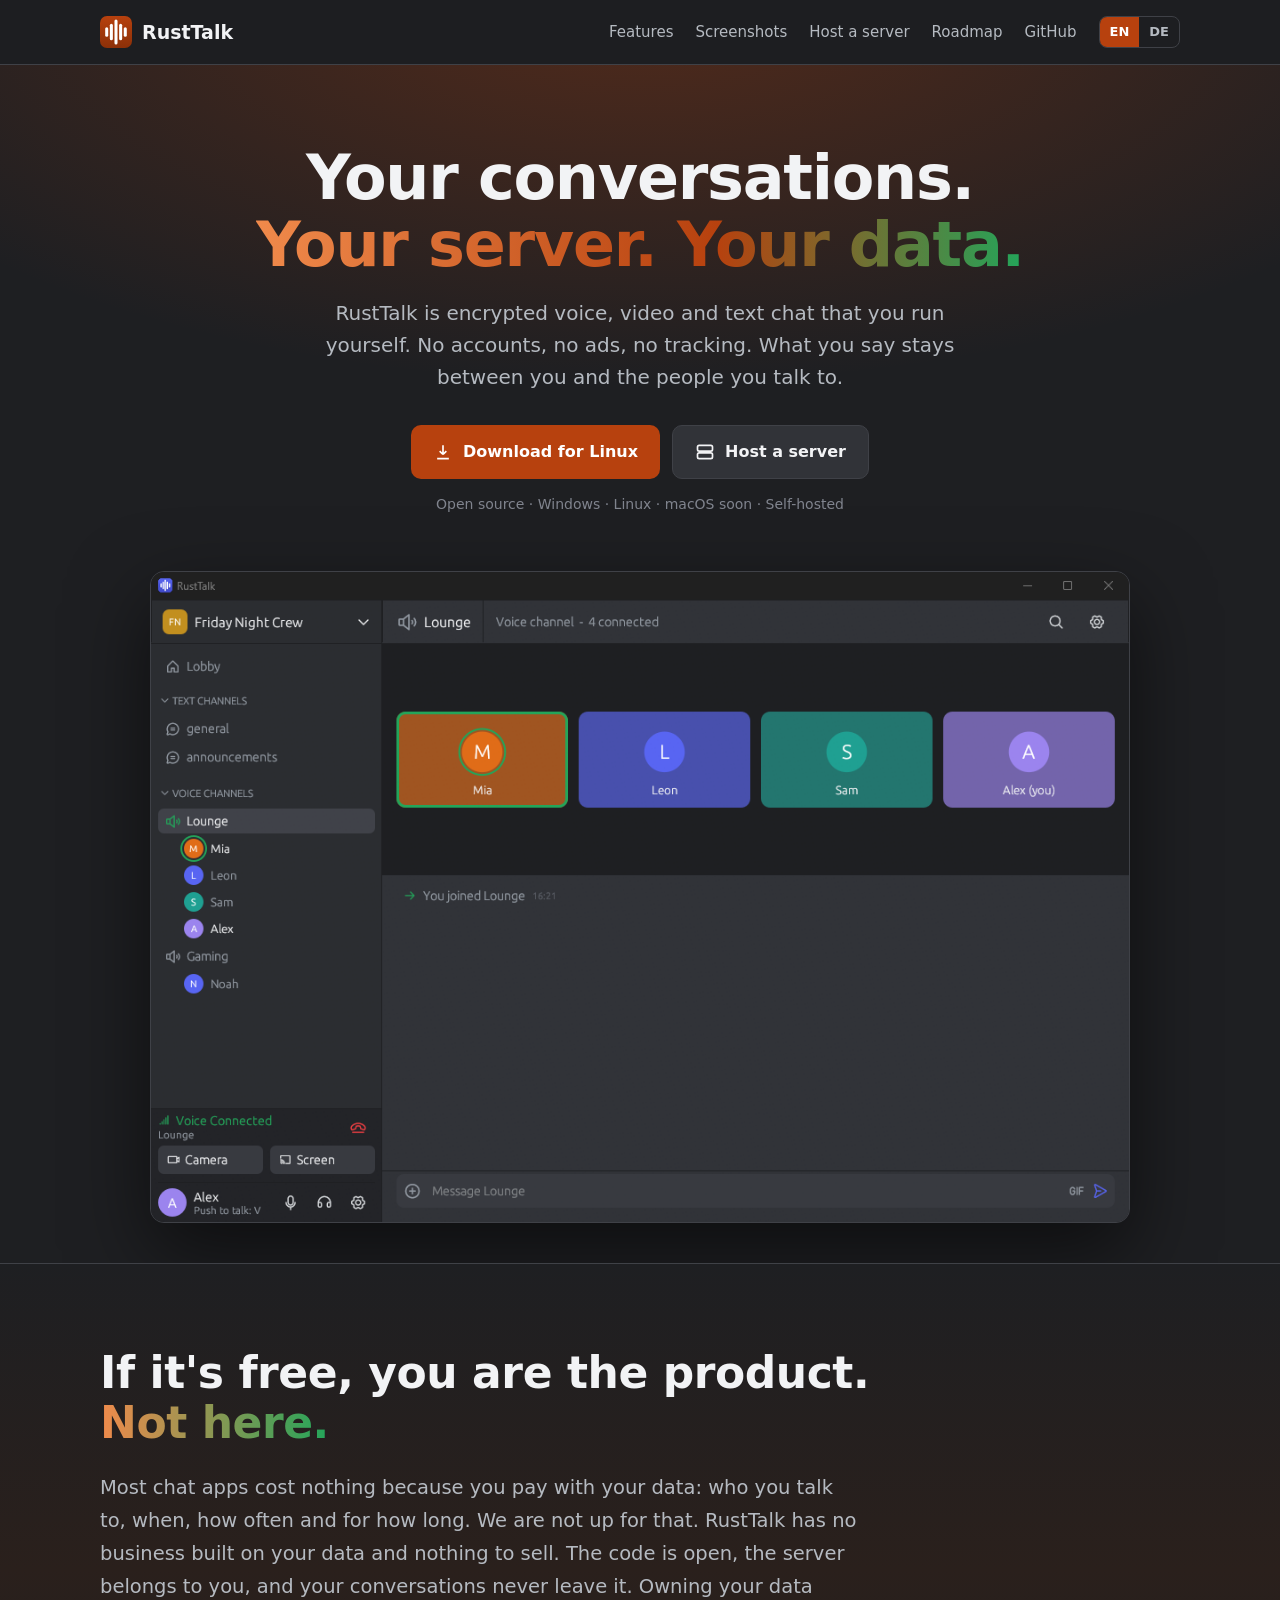
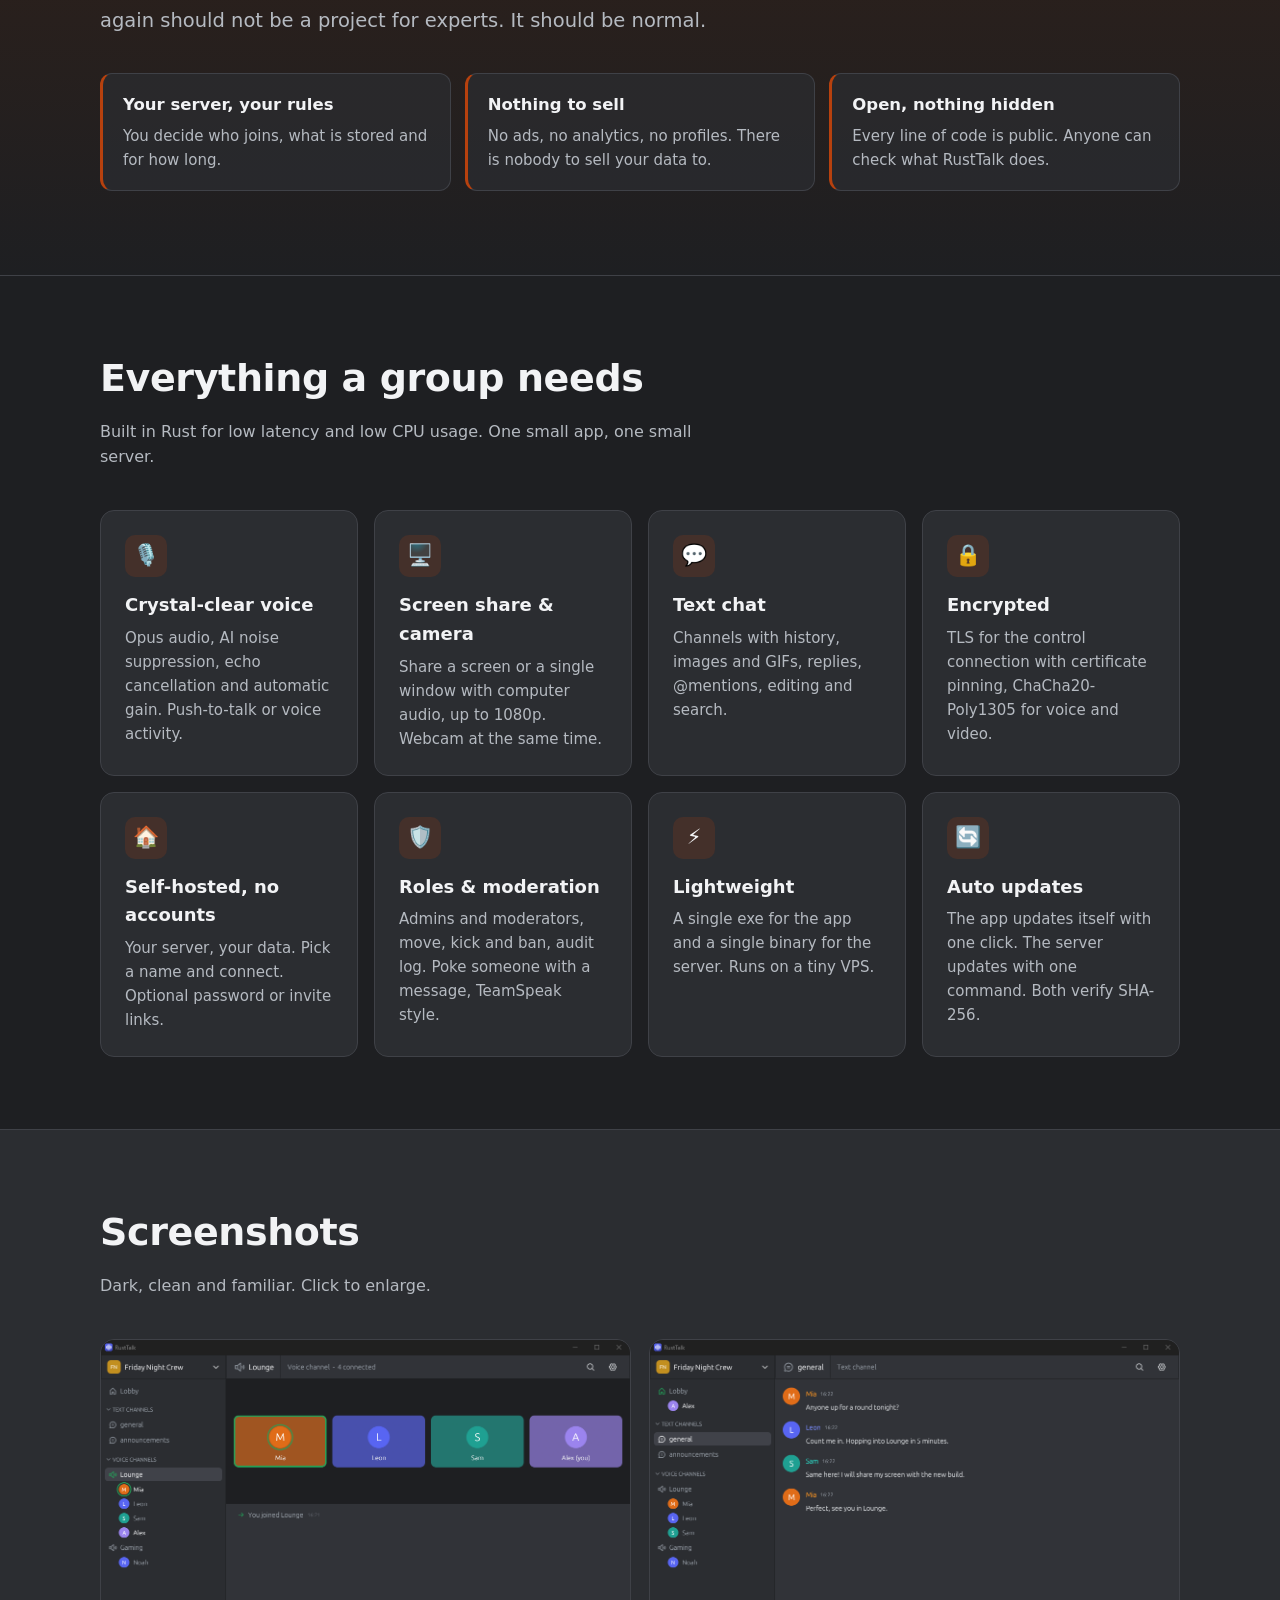
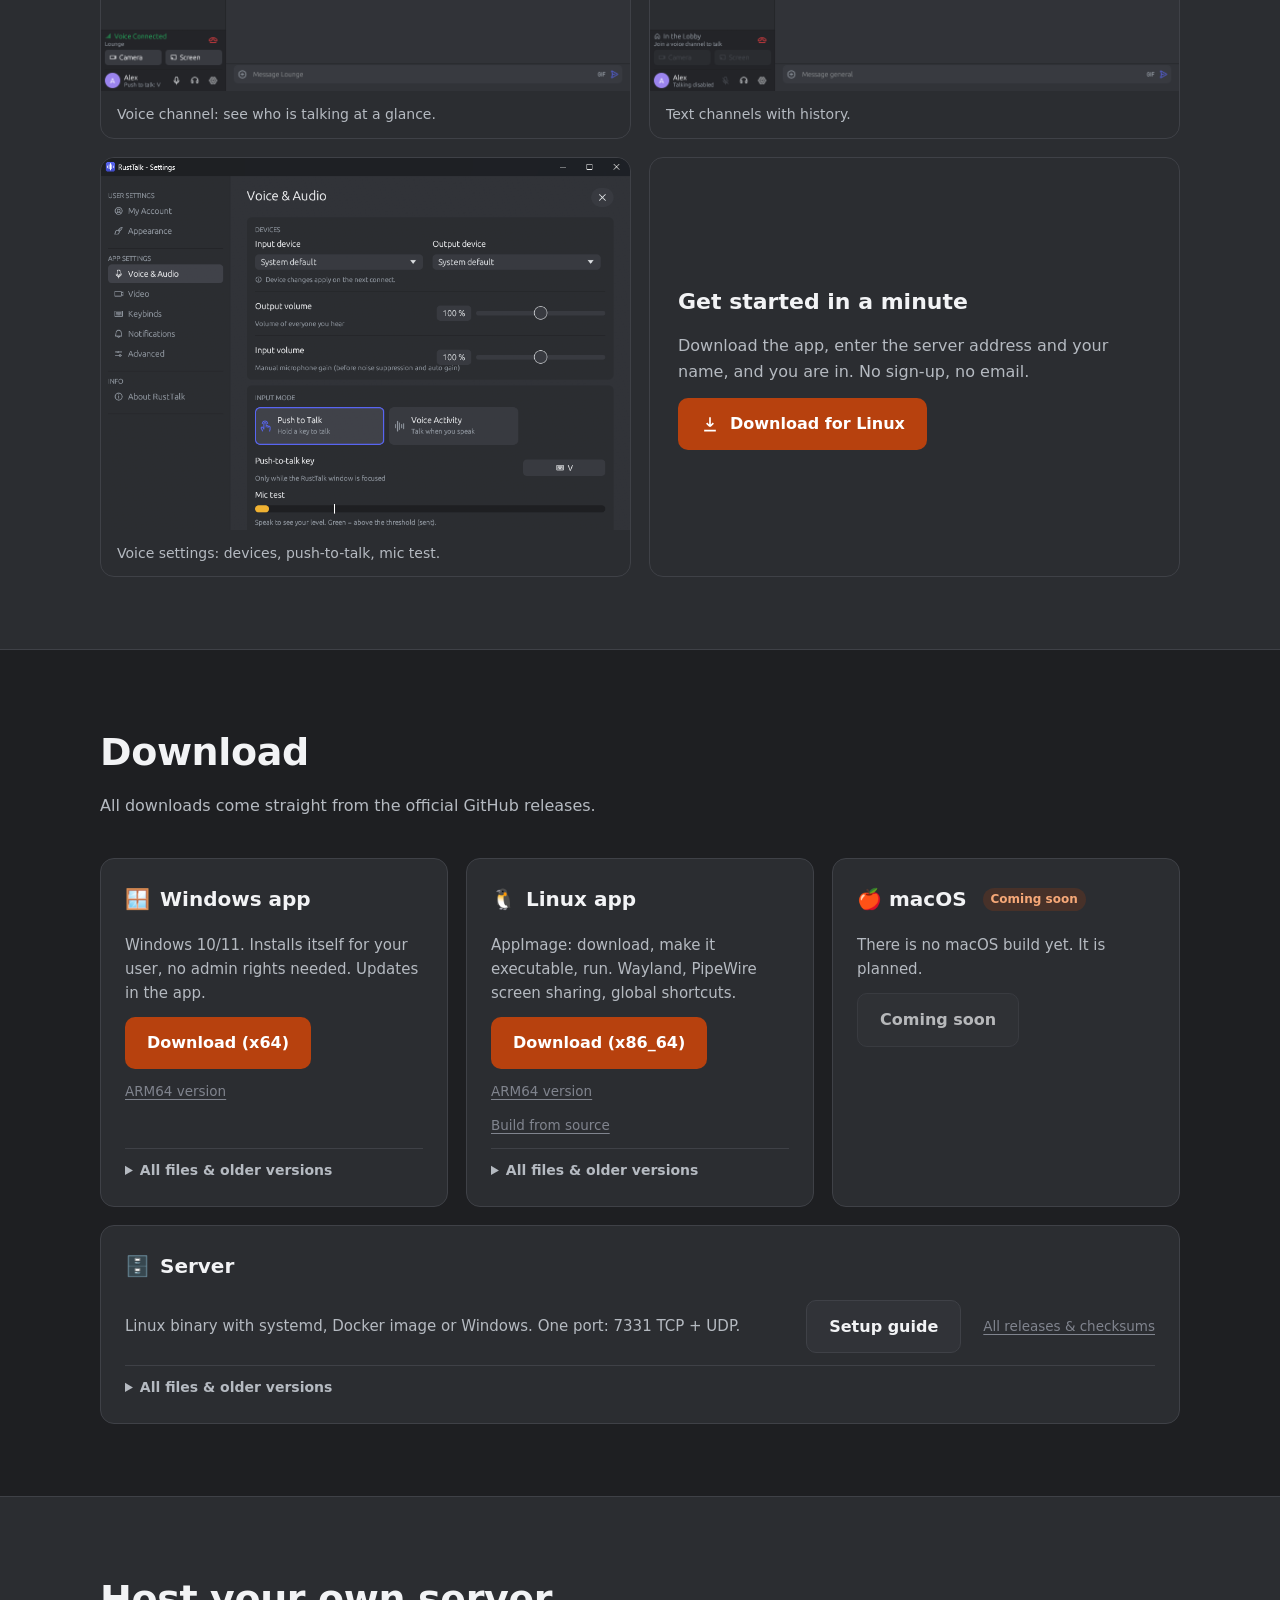
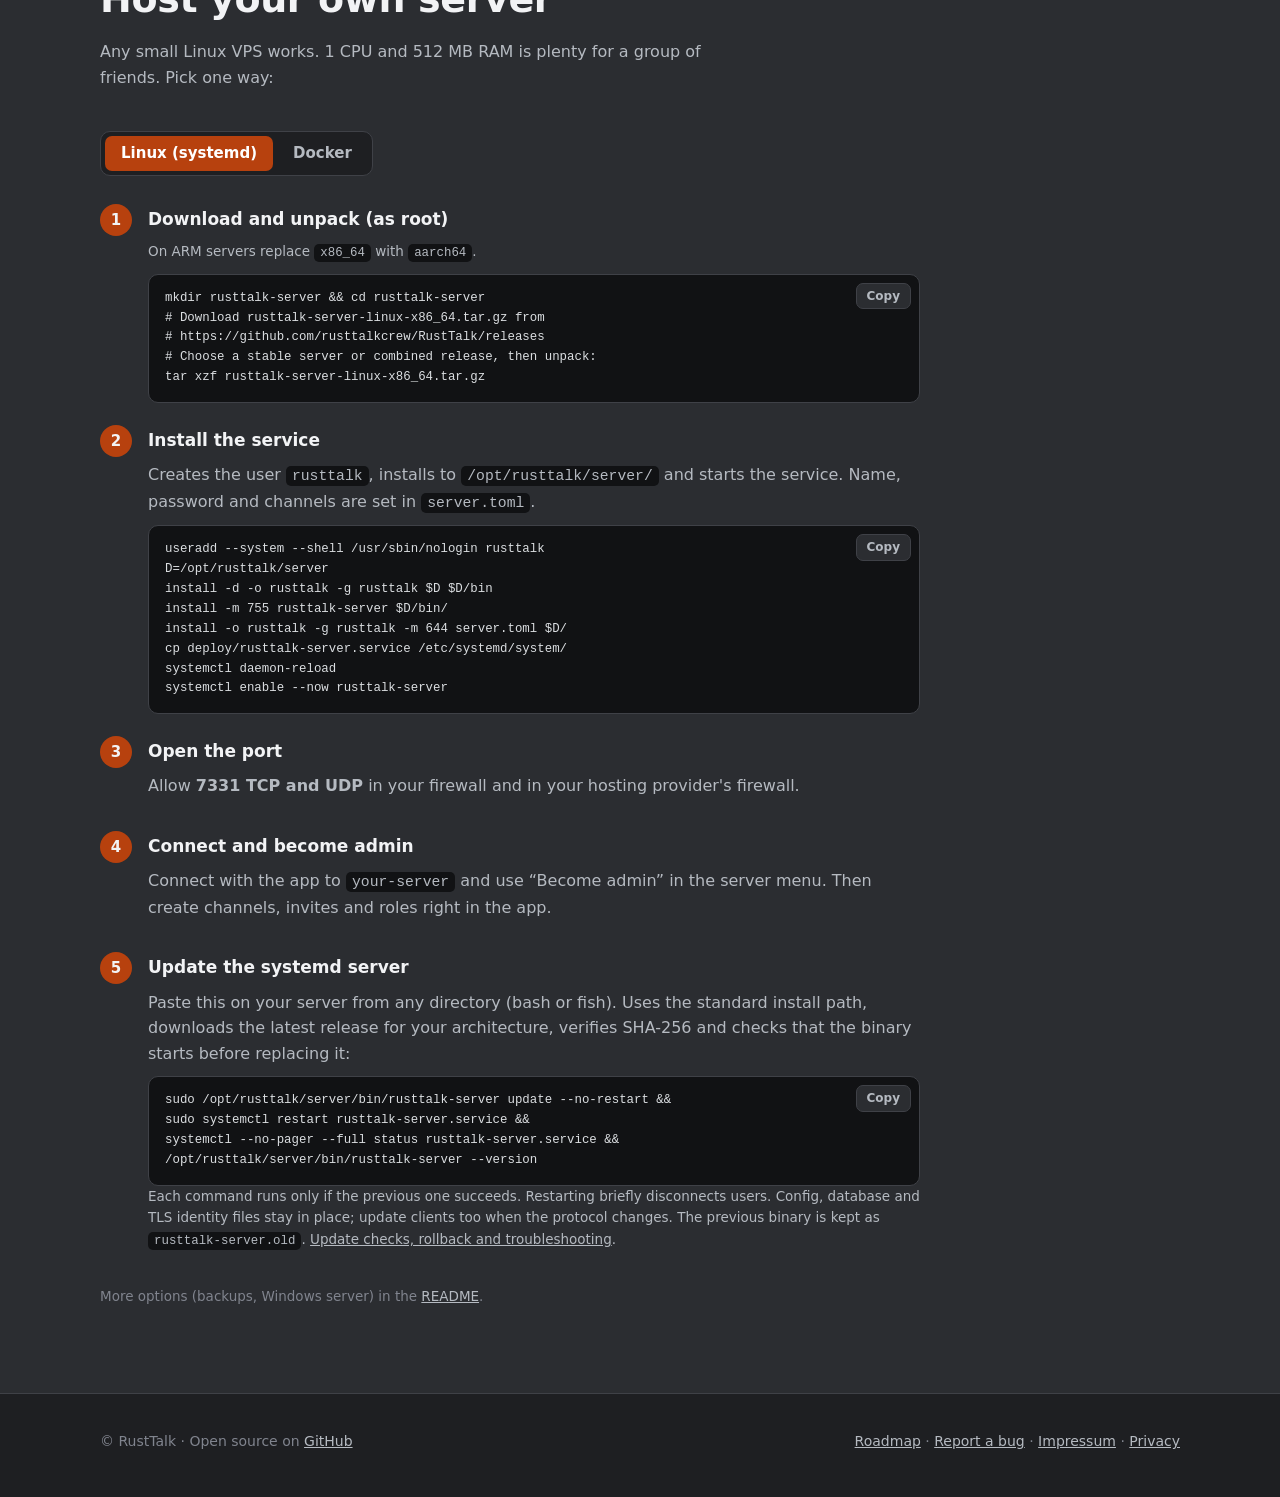
==== commit 3f1a7097: "feat(website): Rust orange instead of Discord blurple (#78) - Accent, buttons, badges, link and head" ====
--- a/website/index.html
+++ b/website/index.html
@@ -5,8 +5,8 @@
 <meta name="viewport" content="width=device-width, initial-scale=1">
 <title>RustTalk – Your conversations. Your server. Your data.</title>
 <meta name="description" content="RustTalk: encrypted voice, video and text chat you run yourself. No accounts, no ads, no tracking. Own your data again.">
-<link rel="icon" href="favicon.svg" type="image/svg+xml">
-<link rel="apple-touch-icon" href="img/apple-touch-icon.png">
+<link rel="icon" href="favicon.svg?v=rust" type="image/svg+xml">
+<link rel="apple-touch-icon" href="img/apple-touch-icon.png?v=rust">
 <meta property="og:title" content="RustTalk">
 <meta property="og:description" content="Your conversations. Your server. Your data. No accounts, no ads, no tracking.">
 <meta property="og:image" content="https://rusttalk.com/img/voice.png">
@@ -14,7 +14,7 @@
 :root{
   --bg:#1e1f22;--bg2:#2b2d31;--bg3:#313338;--line:#3f4147;
   --text:#f2f3f5;--muted:#b5bac1;--dim:#80848e;
-  --accent:#5865f2;--accent2:#4752c4;--green:#23a55a;
+  --accent:#b7410e;--accent2:#8c3008;--green:#23a55a;
   --radius:14px;--max:1120px;
 }
 *{box-sizing:border-box}
@@ -35,9 +35,9 @@
 .lang button.on{background:var(--accent);color:#fff}
 @media(max-width:720px){.links a.opt{display:none}}
 /* hero */
-.hero{padding:80px 0 40px;text-align:center;background:radial-gradient(900px 400px at 50% -80px,rgba(88,101,242,.35),transparent)}
+.hero{padding:80px 0 40px;text-align:center;background:radial-gradient(900px 400px at 50% -80px,rgba(183,65,14,.35),transparent)}
 .hero h1{font-size:clamp(36px,6vw,62px);line-height:1.08;margin:0 0 18px;letter-spacing:-.02em}
-.hero h1 span{background:linear-gradient(90deg,#8b93ff,#5865f2 60%,#23a55a);-webkit-background-clip:text;background-clip:text;color:transparent}
+.hero h1 span{background:linear-gradient(90deg,#f08a4b,#b7410e 60%,#23a55a);-webkit-background-clip:text;background-clip:text;color:transparent}
 .hero p.lead{font-size:clamp(17px,2.2vw,20px);color:var(--muted);max-width:680px;margin:0 auto 32px}
 .cta{display:flex;gap:12px;justify-content:center;flex-wrap:wrap}
 .btn{display:inline-flex;align-items:center;gap:10px;padding:13px 22px;border-radius:10px;font-weight:600;text-decoration:none;font-size:16px;transition:background .15s,transform .15s}
@@ -55,7 +55,7 @@
 .sub{color:var(--muted);margin:0 0 40px;max-width:640px}
 .grid{display:grid;grid-template-columns:repeat(auto-fit,minmax(250px,1fr));gap:16px}
 .card{background:var(--bg2);border:1px solid var(--line);border-radius:var(--radius);padding:24px}
-.card .ic{width:42px;height:42px;border-radius:10px;background:rgba(88,101,242,.18);display:grid;place-items:center;margin-bottom:14px;font-size:21px}
+.card .ic{width:42px;height:42px;border-radius:10px;background:rgba(183,65,14,.18);display:grid;place-items:center;margin-bottom:14px;font-size:21px}
 .card h3{margin:0 0 6px;font-size:18px}
 .card p{margin:0;color:var(--muted);font-size:15px}
 /* gallery */
@@ -92,9 +92,9 @@
 .alt{background:var(--bg2);border-top:1px solid var(--line);border-bottom:1px solid var(--line)}
 .alt .card{background:var(--bg3)}
 /* why */
-.why{padding:84px 0;background:linear-gradient(180deg,var(--bg) 0%,#23243a 50%,var(--bg) 100%);border-top:1px solid var(--line);border-bottom:1px solid var(--line)}
+.why{padding:84px 0;background:linear-gradient(180deg,var(--bg) 0%,#2a201c 50%,var(--bg) 100%);border-top:1px solid var(--line);border-bottom:1px solid var(--line)}
 .why h2{font-size:clamp(28px,4.4vw,44px);line-height:1.15;margin:0 0 22px;max-width:820px}
-.why h2 span{background:linear-gradient(90deg,#8b93ff,#23a55a);-webkit-background-clip:text;background-clip:text;color:transparent}
+.why h2 span{background:linear-gradient(90deg,#f08a4b,#23a55a);-webkit-background-clip:text;background-clip:text;color:transparent}
 .manifest{font-size:clamp(17px,2vw,19.5px);line-height:1.7;color:var(--muted);max-width:760px;margin:0 0 36px}
 .pillars{display:grid;grid-template-columns:repeat(auto-fit,minmax(220px,1fr));gap:14px}
 .pillars>div{background:rgba(43,45,49,.7);border:1px solid var(--line);border-left:3px solid var(--accent);border-radius:12px;padding:18px 20px;display:flex;flex-direction:column;gap:6px}
@@ -111,7 +111,7 @@
 .dl .card.wide{grid-column:1/-1}
 .dl .card.wide .row{display:flex;flex-wrap:wrap;align-items:center;gap:14px 22px}
 .dl .card.wide .row p{flex:1 1 320px}
-.soon{white-space:nowrap;display:inline-block;font-size:12px;font-weight:700;padding:2px 8px;border-radius:99px;background:rgba(88,101,242,.2);color:#aab0ff;margin-left:6px}
+.soon{white-space:nowrap;display:inline-block;font-size:12px;font-weight:700;padding:2px 8px;border-radius:99px;background:rgba(183,65,14,.2);color:#f6a878;margin-left:6px}
 details.files{margin-top:auto;border-top:1px solid var(--line);padding-top:10px}
 details.files summary{cursor:pointer;color:var(--muted);font-size:14px;font-weight:600;user-select:none}
 details.files summary:hover{color:var(--text)}
@@ -144,7 +144,7 @@
 <nav>
   <div class="wrap">
     <a class="brand" href="#top" aria-label="RustTalk">
-      <img src="favicon.svg" alt="" width="32" height="32">
+      <img src="favicon.svg?v=rust" alt="" width="32" height="32">
       RustTalk
     </a>
     <div class="links">
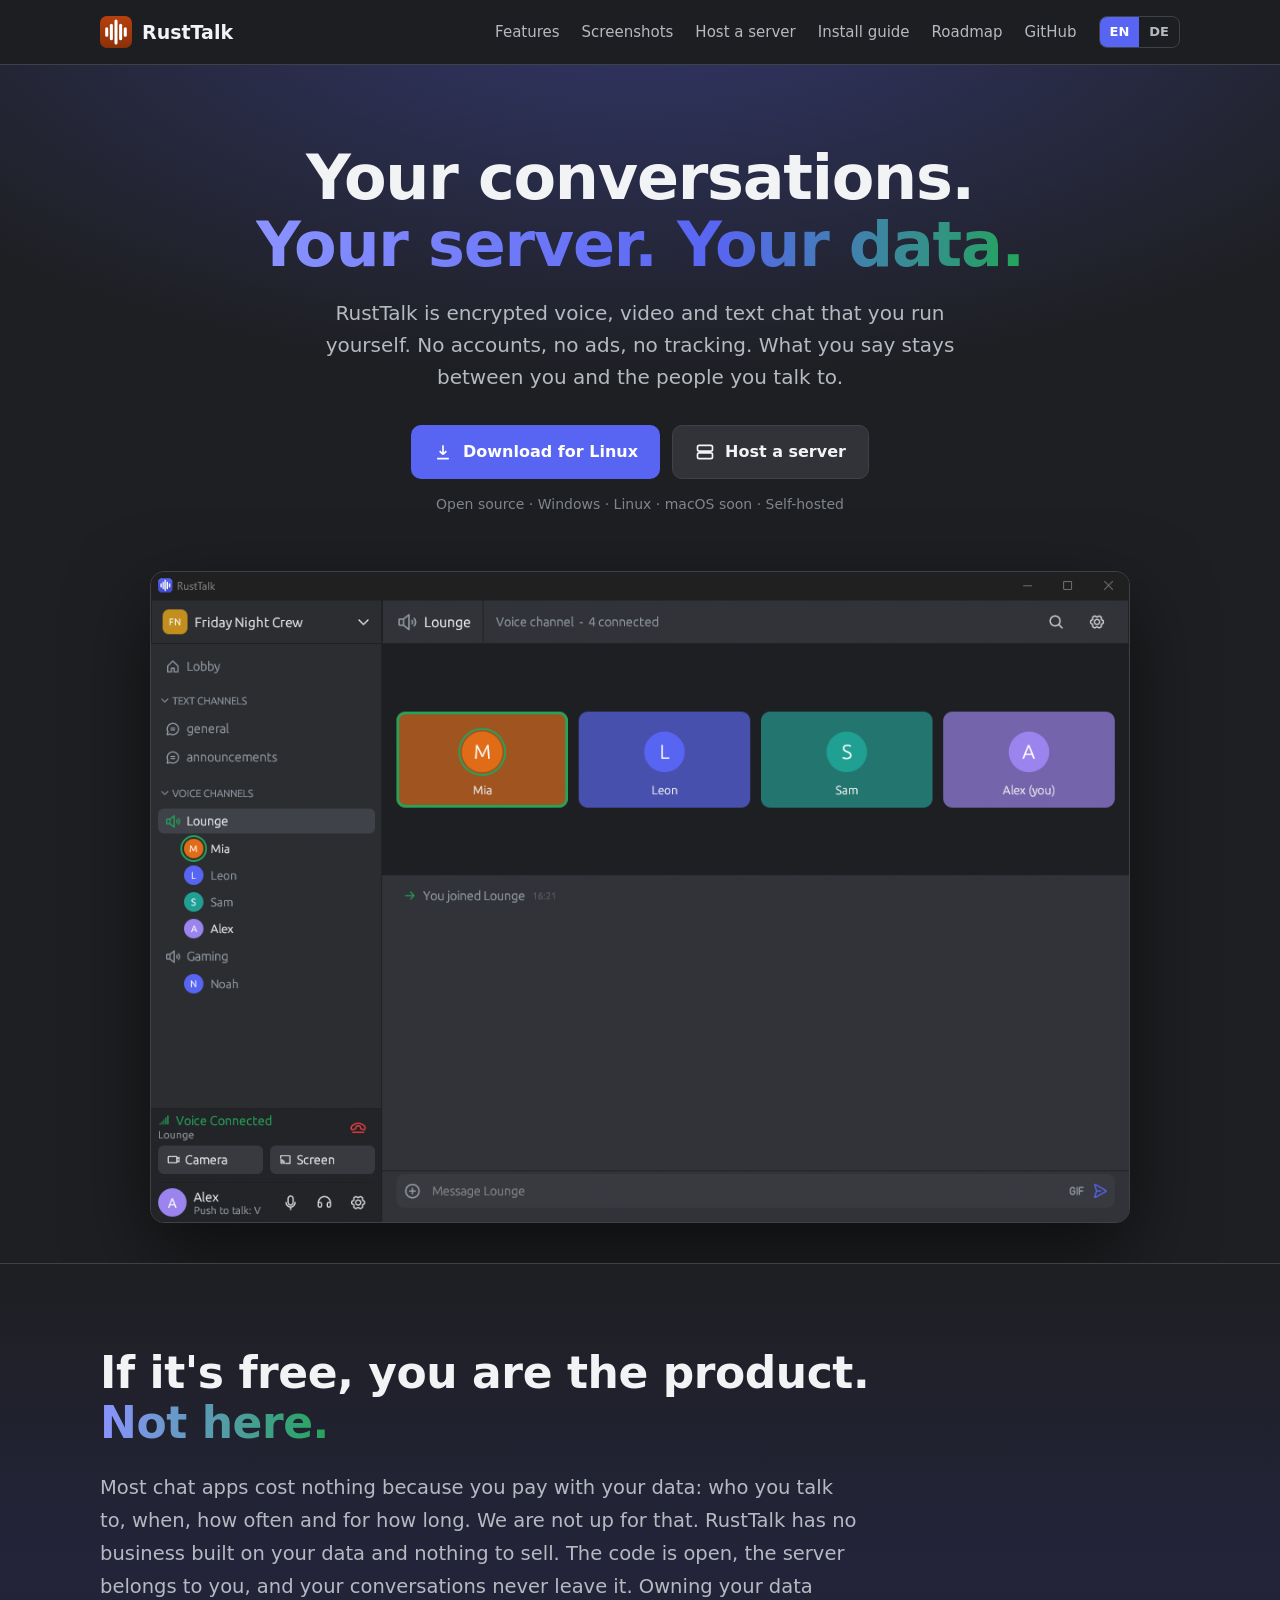
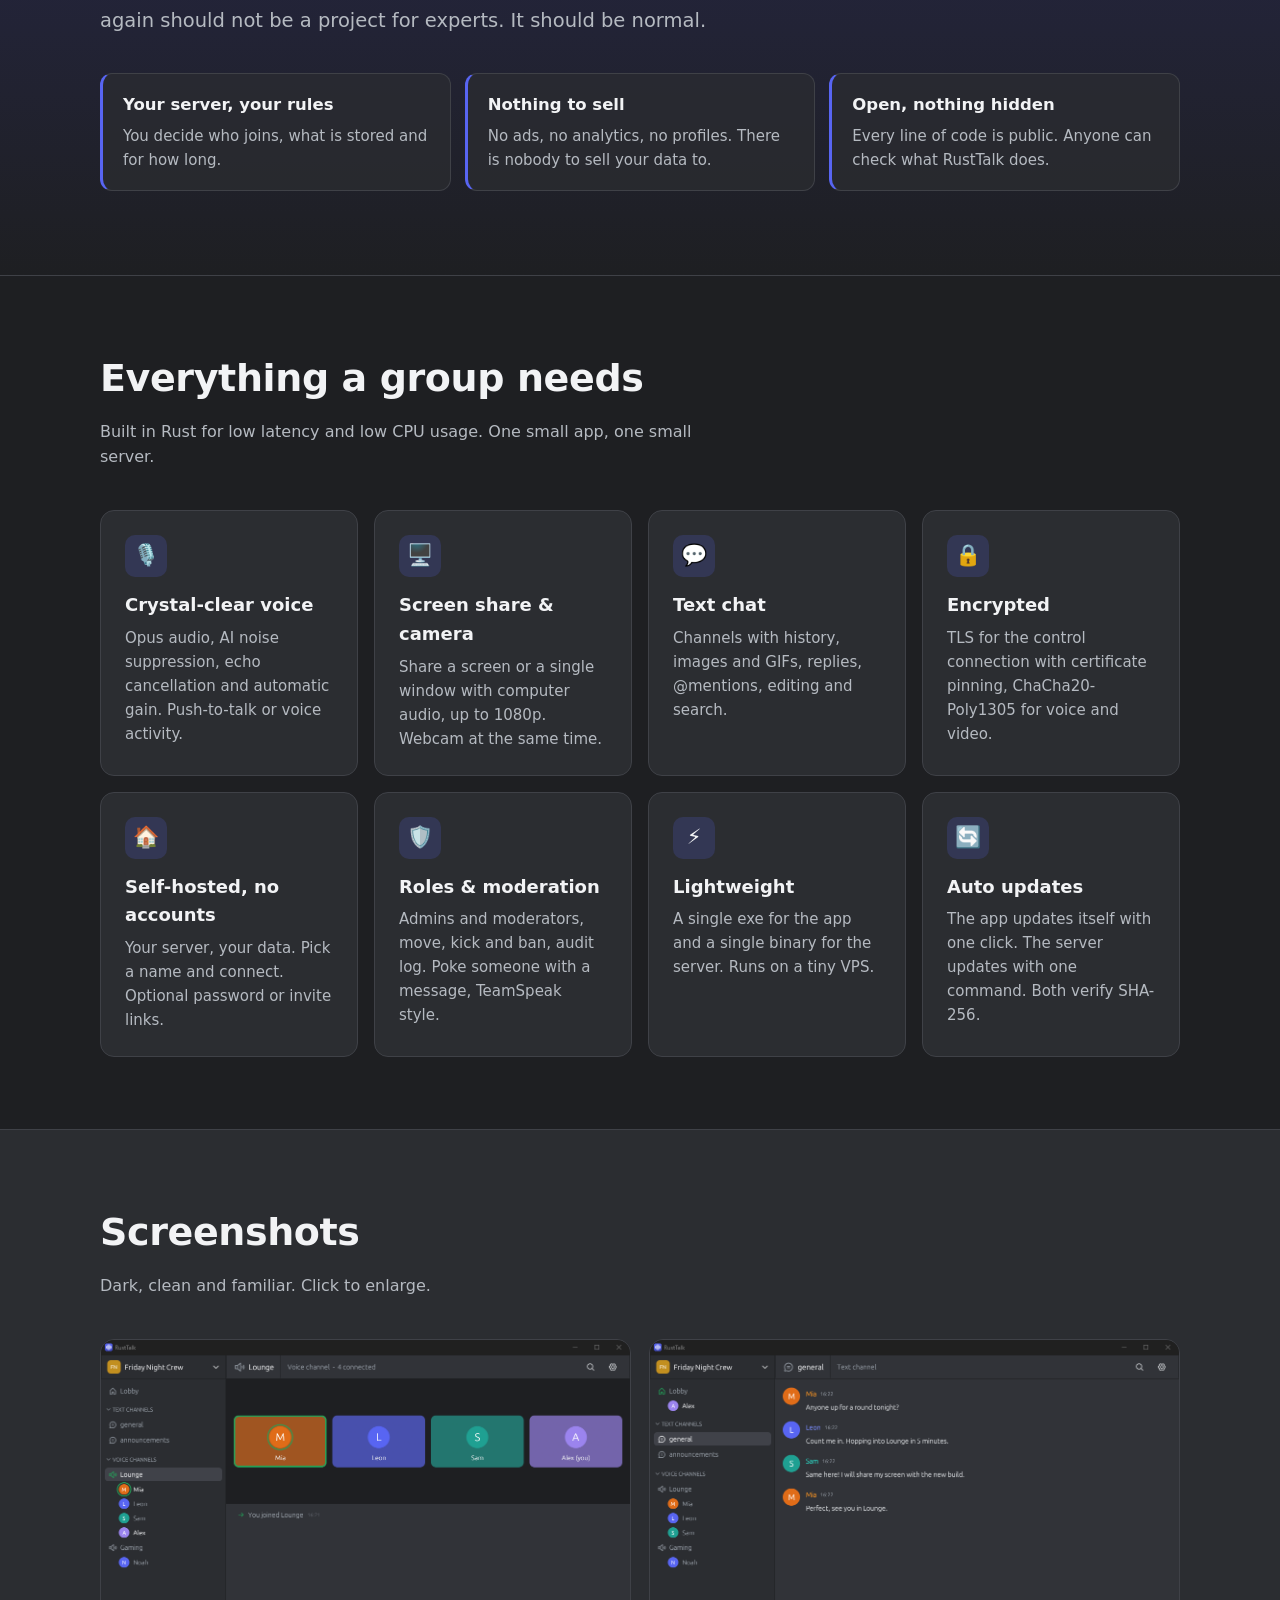
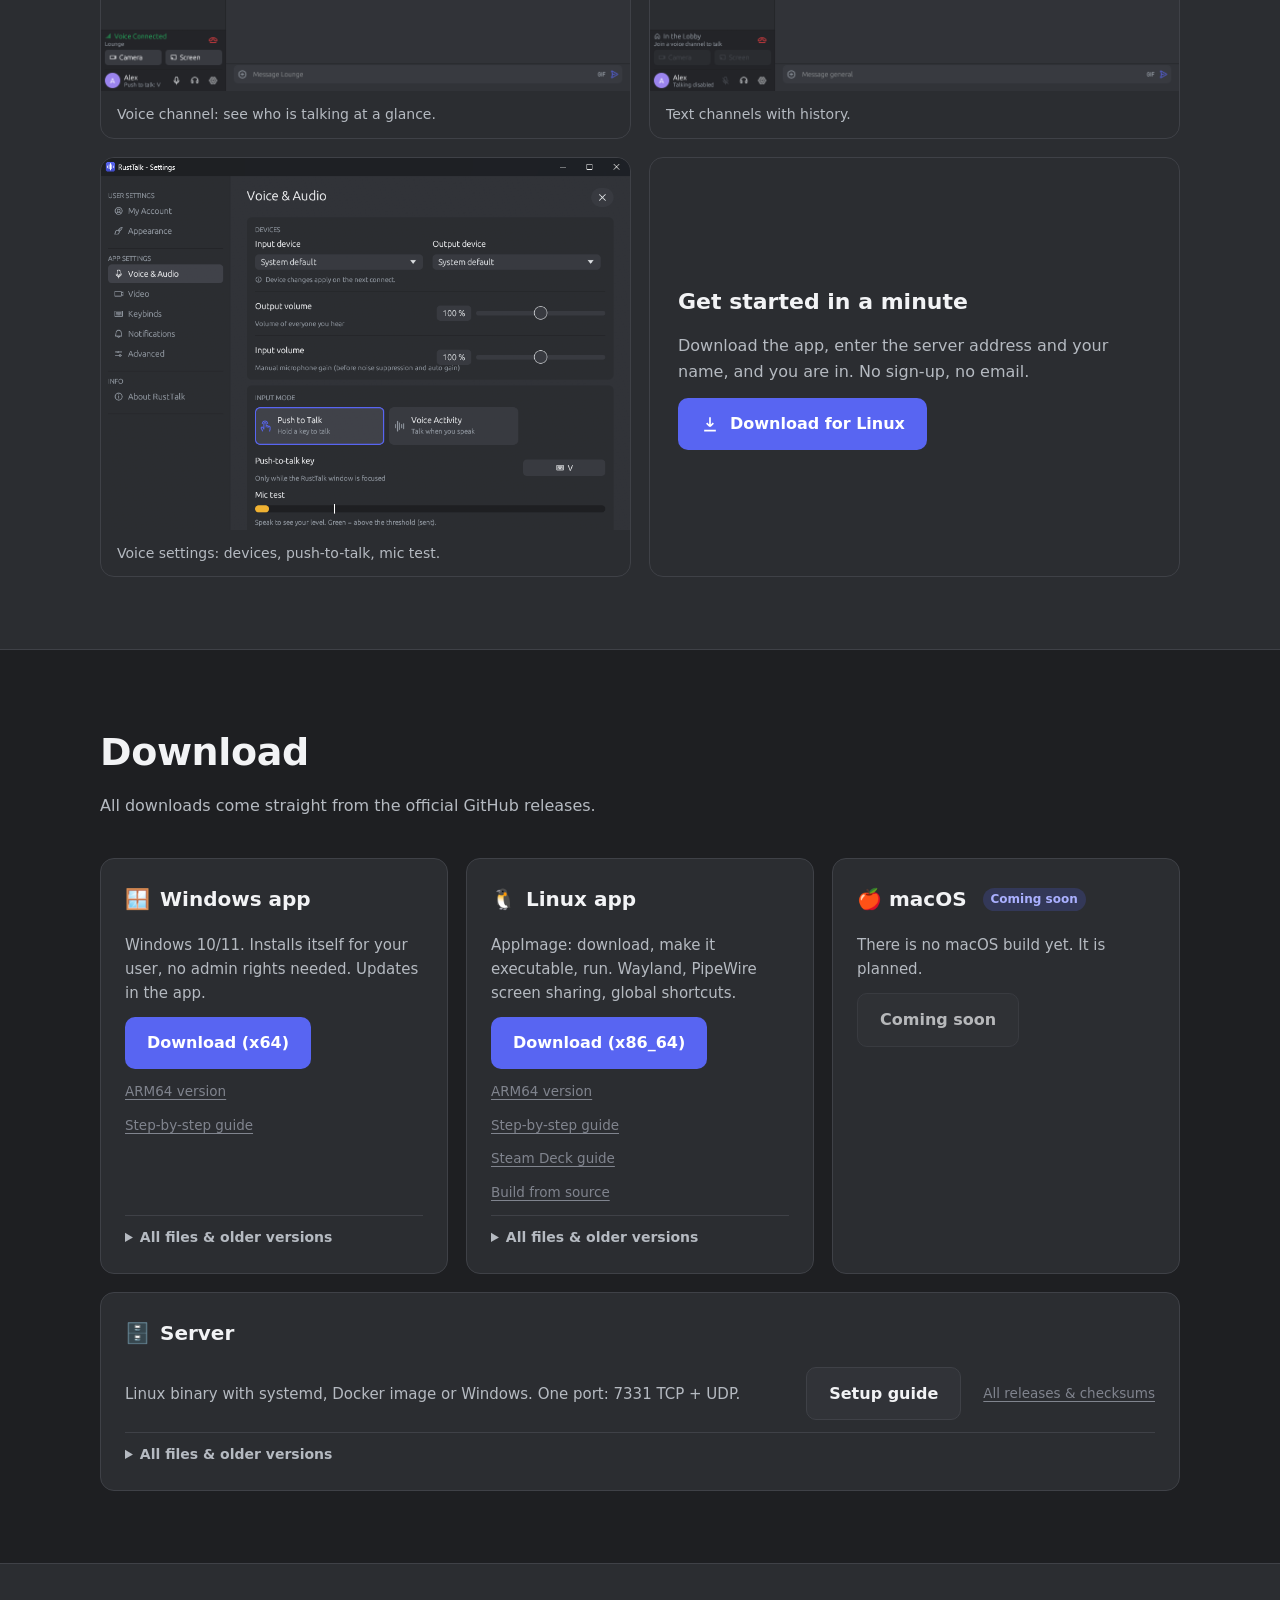
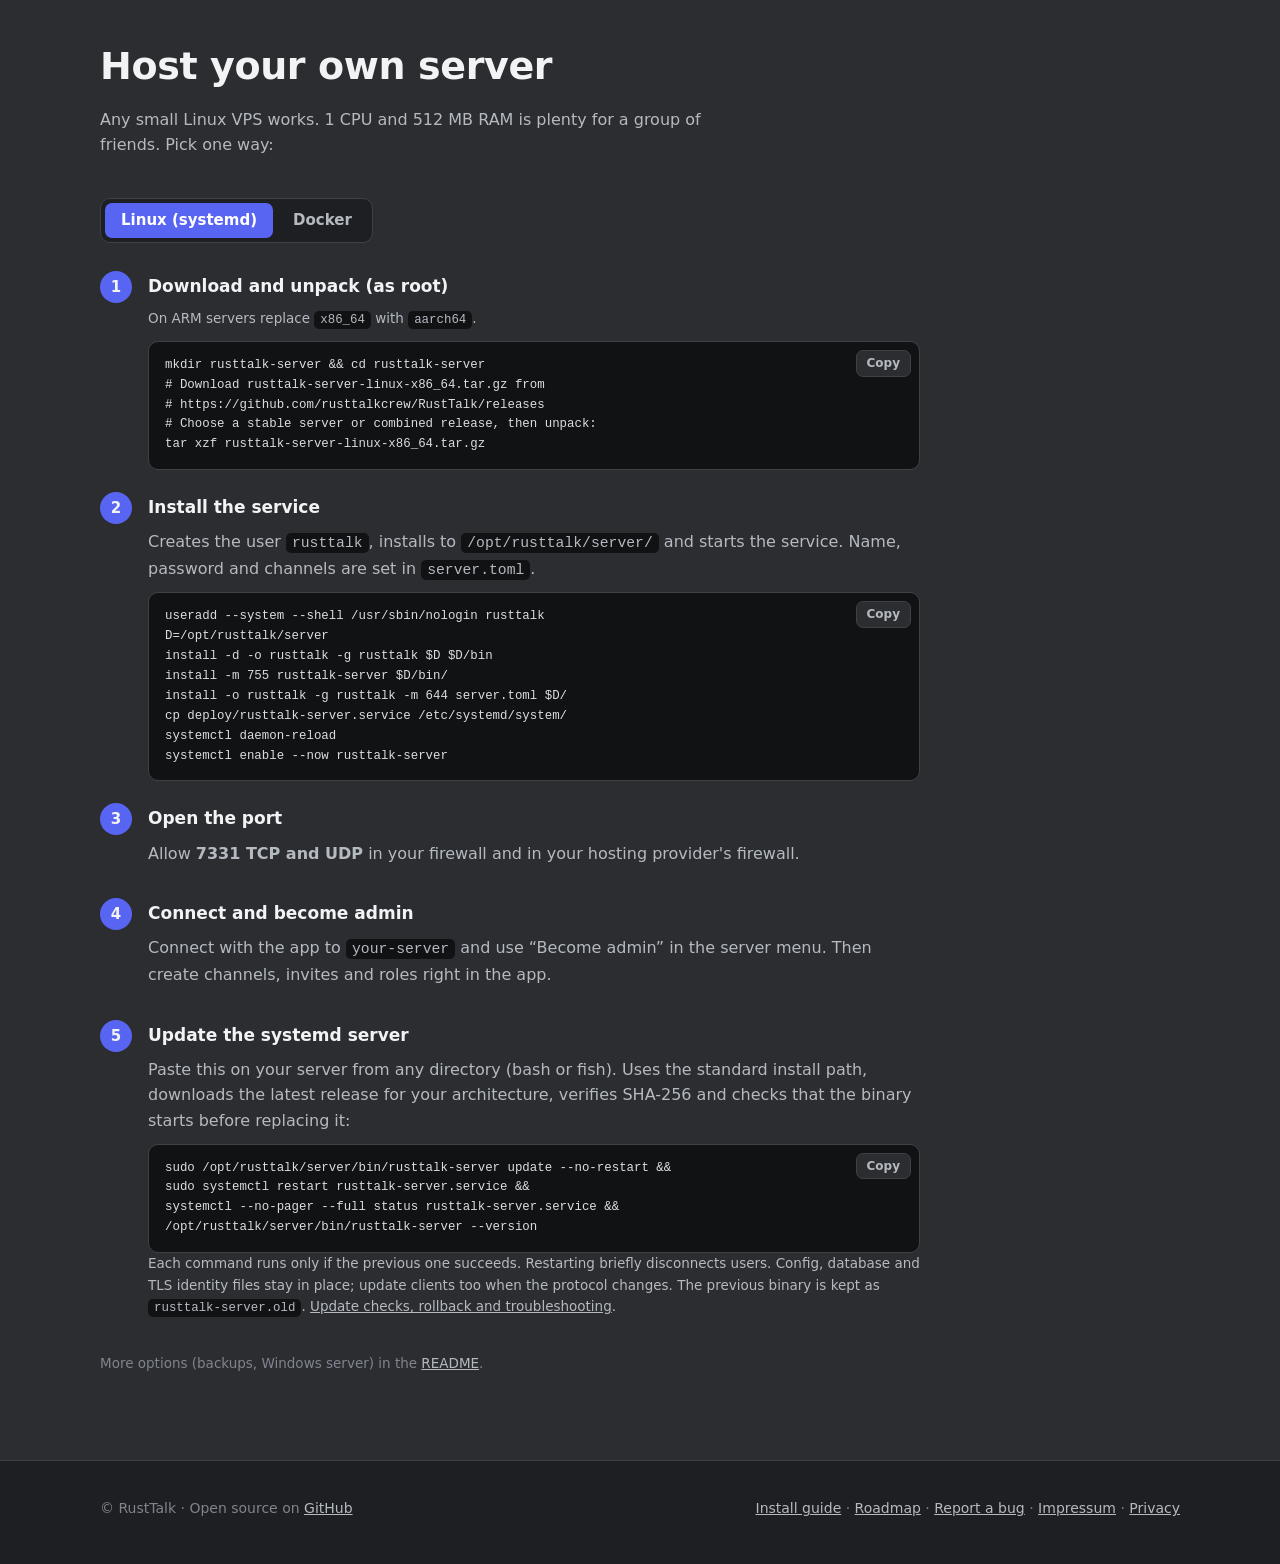
==== commit 00f32d51: "docs(website): install guides for Windows, Linux and the Steam Deck New install.html (EN/DE, same st" ====
--- a/website/index.html
+++ b/website/index.html
@@ -5,8 +5,8 @@
 <meta name="viewport" content="width=device-width, initial-scale=1">
 <title>RustTalk – Your conversations. Your server. Your data.</title>
 <meta name="description" content="RustTalk: encrypted voice, video and text chat you run yourself. No accounts, no ads, no tracking. Own your data again.">
-<link rel="icon" href="favicon.svg?v=rust" type="image/svg+xml">
-<link rel="apple-touch-icon" href="img/apple-touch-icon.png?v=rust">
+<link rel="icon" href="favicon.svg" type="image/svg+xml">
+<link rel="apple-touch-icon" href="img/apple-touch-icon.png">
 <meta property="og:title" content="RustTalk">
 <meta property="og:description" content="Your conversations. Your server. Your data. No accounts, no ads, no tracking.">
 <meta property="og:image" content="https://rusttalk.com/img/voice.png">
@@ -14,7 +14,7 @@
 :root{
   --bg:#1e1f22;--bg2:#2b2d31;--bg3:#313338;--line:#3f4147;
   --text:#f2f3f5;--muted:#b5bac1;--dim:#80848e;
-  --accent:#b7410e;--accent2:#8c3008;--green:#23a55a;
+  --accent:#5865f2;--accent2:#4752c4;--green:#23a55a;
   --radius:14px;--max:1120px;
 }
 *{box-sizing:border-box}
@@ -35,9 +35,9 @@
 .lang button.on{background:var(--accent);color:#fff}
 @media(max-width:720px){.links a.opt{display:none}}
 /* hero */
-.hero{padding:80px 0 40px;text-align:center;background:radial-gradient(900px 400px at 50% -80px,rgba(183,65,14,.35),transparent)}
+.hero{padding:80px 0 40px;text-align:center;background:radial-gradient(900px 400px at 50% -80px,rgba(88,101,242,.35),transparent)}
 .hero h1{font-size:clamp(36px,6vw,62px);line-height:1.08;margin:0 0 18px;letter-spacing:-.02em}
-.hero h1 span{background:linear-gradient(90deg,#f08a4b,#b7410e 60%,#23a55a);-webkit-background-clip:text;background-clip:text;color:transparent}
+.hero h1 span{background:linear-gradient(90deg,#8b93ff,#5865f2 60%,#23a55a);-webkit-background-clip:text;background-clip:text;color:transparent}
 .hero p.lead{font-size:clamp(17px,2.2vw,20px);color:var(--muted);max-width:680px;margin:0 auto 32px}
 .cta{display:flex;gap:12px;justify-content:center;flex-wrap:wrap}
 .btn{display:inline-flex;align-items:center;gap:10px;padding:13px 22px;border-radius:10px;font-weight:600;text-decoration:none;font-size:16px;transition:background .15s,transform .15s}
@@ -55,7 +55,7 @@
 .sub{color:var(--muted);margin:0 0 40px;max-width:640px}
 .grid{display:grid;grid-template-columns:repeat(auto-fit,minmax(250px,1fr));gap:16px}
 .card{background:var(--bg2);border:1px solid var(--line);border-radius:var(--radius);padding:24px}
-.card .ic{width:42px;height:42px;border-radius:10px;background:rgba(183,65,14,.18);display:grid;place-items:center;margin-bottom:14px;font-size:21px}
+.card .ic{width:42px;height:42px;border-radius:10px;background:rgba(88,101,242,.18);display:grid;place-items:center;margin-bottom:14px;font-size:21px}
 .card h3{margin:0 0 6px;font-size:18px}
 .card p{margin:0;color:var(--muted);font-size:15px}
 /* gallery */
@@ -92,9 +92,9 @@
 .alt{background:var(--bg2);border-top:1px solid var(--line);border-bottom:1px solid var(--line)}
 .alt .card{background:var(--bg3)}
 /* why */
-.why{padding:84px 0;background:linear-gradient(180deg,var(--bg) 0%,#2a201c 50%,var(--bg) 100%);border-top:1px solid var(--line);border-bottom:1px solid var(--line)}
+.why{padding:84px 0;background:linear-gradient(180deg,var(--bg) 0%,#23243a 50%,var(--bg) 100%);border-top:1px solid var(--line);border-bottom:1px solid var(--line)}
 .why h2{font-size:clamp(28px,4.4vw,44px);line-height:1.15;margin:0 0 22px;max-width:820px}
-.why h2 span{background:linear-gradient(90deg,#f08a4b,#23a55a);-webkit-background-clip:text;background-clip:text;color:transparent}
+.why h2 span{background:linear-gradient(90deg,#8b93ff,#23a55a);-webkit-background-clip:text;background-clip:text;color:transparent}
 .manifest{font-size:clamp(17px,2vw,19.5px);line-height:1.7;color:var(--muted);max-width:760px;margin:0 0 36px}
 .pillars{display:grid;grid-template-columns:repeat(auto-fit,minmax(220px,1fr));gap:14px}
 .pillars>div{background:rgba(43,45,49,.7);border:1px solid var(--line);border-left:3px solid var(--accent);border-radius:12px;padding:18px 20px;display:flex;flex-direction:column;gap:6px}
@@ -111,7 +111,7 @@
 .dl .card.wide{grid-column:1/-1}
 .dl .card.wide .row{display:flex;flex-wrap:wrap;align-items:center;gap:14px 22px}
 .dl .card.wide .row p{flex:1 1 320px}
-.soon{white-space:nowrap;display:inline-block;font-size:12px;font-weight:700;padding:2px 8px;border-radius:99px;background:rgba(183,65,14,.2);color:#f6a878;margin-left:6px}
+.soon{white-space:nowrap;display:inline-block;font-size:12px;font-weight:700;padding:2px 8px;border-radius:99px;background:rgba(88,101,242,.2);color:#aab0ff;margin-left:6px}
 details.files{margin-top:auto;border-top:1px solid var(--line);padding-top:10px}
 details.files summary{cursor:pointer;color:var(--muted);font-size:14px;font-weight:600;user-select:none}
 details.files summary:hover{color:var(--text)}
@@ -144,13 +144,14 @@
 <nav>
   <div class="wrap">
     <a class="brand" href="#top" aria-label="RustTalk">
-      <img src="favicon.svg?v=rust" alt="" width="32" height="32">
+      <img src="favicon.svg" alt="" width="32" height="32">
       RustTalk
     </a>
     <div class="links">
       <a class="opt" href="#features"><span data-l="en">Features</span><span data-l="de">Funktionen</span></a>
       <a class="opt" href="#screenshots">Screenshots</a>
       <a class="opt" href="#server"><span data-l="en">Host a server</span><span data-l="de">Server hosten</span></a>
+      <a class="opt" href="install.html"><span data-l="en">Install guide</span><span data-l="de">Anleitung</span></a>
       <a href="roadmap.html">Roadmap</a>
       <a class="opt" href="https://github.com/rusttalkcrew/RustTalk" rel="noopener">GitHub</a>
       <div class="lang" role="group" aria-label="Language">
@@ -276,6 +277,7 @@
         <p class="small" data-l="de">Windows 10/11. Installiert sich für deinen Benutzer, ohne Adminrechte. Updates direkt in der App.</p>
         <a class="btn primary" href="https://github.com/rusttalkcrew/RustTalk/releases" data-component="client" data-asset="rusttalk-windows.exe"><span data-l="en">Download (x64)</span><span data-l="de">Herunterladen (x64)</span></a>
         <a class="alt-link" href="https://github.com/rusttalkcrew/RustTalk/releases" data-component="client" data-asset="rusttalk-windows-arm64.exe"><span data-l="en">ARM64 version</span><span data-l="de">ARM64-Version</span></a>
+        <a class="alt-link" href="install.html#windows"><span data-l="en">Step-by-step guide</span><span data-l="de">Schritt-für-Schritt-Anleitung</span></a>
         <details class="files" data-kind="windows"><summary><span data-l="en">All files &amp; older versions</span><span data-l="de">Alle Dateien &amp; ältere Versionen</span></summary>
         <div class="tools"><label><span data-l="en">Version</span><span data-l="de">Version</span> <select class="ver-sel" aria-label="Version"></select></label></div>
         <div class="list"><p class="err"><a href="https://github.com/rusttalkcrew/RustTalk/releases" rel="noopener"><span data-l="en">Open releases on GitHub</span><span data-l="de">Releases auf GitHub öffnen</span></a></p></div></details>
@@ -286,6 +288,8 @@
         <p class="small" data-l="de">AppImage: herunterladen, ausführbar machen, starten. Wayland, Bildschirm teilen über PipeWire, globale Tastenkürzel.</p>
         <a class="btn primary" href="https://github.com/rusttalkcrew/RustTalk/releases" data-component="client" data-asset="rusttalk-linux-x86_64.AppImage"><span data-l="en">Download (x86_64)</span><span data-l="de">Herunterladen (x86_64)</span></a>
         <a class="alt-link" href="https://github.com/rusttalkcrew/RustTalk/releases" data-component="client" data-asset="rusttalk-linux-aarch64.AppImage"><span data-l="en">ARM64 version</span><span data-l="de">ARM64-Version</span></a>
+        <a class="alt-link" href="install.html#linux"><span data-l="en">Step-by-step guide</span><span data-l="de">Schritt-für-Schritt-Anleitung</span></a>
+        <a class="alt-link" href="install.html#steamdeck"><span data-l="en">Steam Deck guide</span><span data-l="de">Anleitung fürs Steam Deck</span></a>
         <a class="alt-link" href="https://github.com/rusttalkcrew/RustTalk#client-linux--minimal-build" rel="noopener"><span data-l="en">Build from source</span><span data-l="de">Aus dem Quellcode bauen</span></a>
         <details class="files" data-kind="linux"><summary><span data-l="en">All files &amp; older versions</span><span data-l="de">Alle Dateien &amp; ältere Versionen</span></summary>
         <div class="tools"><label><span data-l="en">Version</span><span data-l="de">Version</span> <select class="ver-sel" aria-label="Version"></select></label></div>
@@ -407,7 +411,7 @@
 <footer>
   <div class="wrap">
     <div>© RustTalk · <span data-l="en">Open source on</span><span data-l="de">Open Source auf</span> <a href="https://github.com/rusttalkcrew/RustTalk" rel="noopener">GitHub</a></div>
-    <div><a href="roadmap.html">Roadmap</a> · <a href="https://github.com/rusttalkcrew/RustTalk/issues" rel="noopener"><span data-l="en">Report a bug</span><span data-l="de">Fehler melden</span></a> · <a href="impressum.html">Impressum</a> · <a href="datenschutz.html"><span data-l="en">Privacy</span><span data-l="de">Datenschutz</span></a></div>
+    <div><a href="install.html"><span data-l="en">Install guide</span><span data-l="de">Anleitung</span></a> · <a href="roadmap.html">Roadmap</a> · <a href="https://github.com/rusttalkcrew/RustTalk/issues" rel="noopener"><span data-l="en">Report a bug</span><span data-l="de">Fehler melden</span></a> · <a href="impressum.html">Impressum</a> · <a href="datenschutz.html"><span data-l="en">Privacy</span><span data-l="de">Datenschutz</span></a></div>
   </div>
 </footer>
 
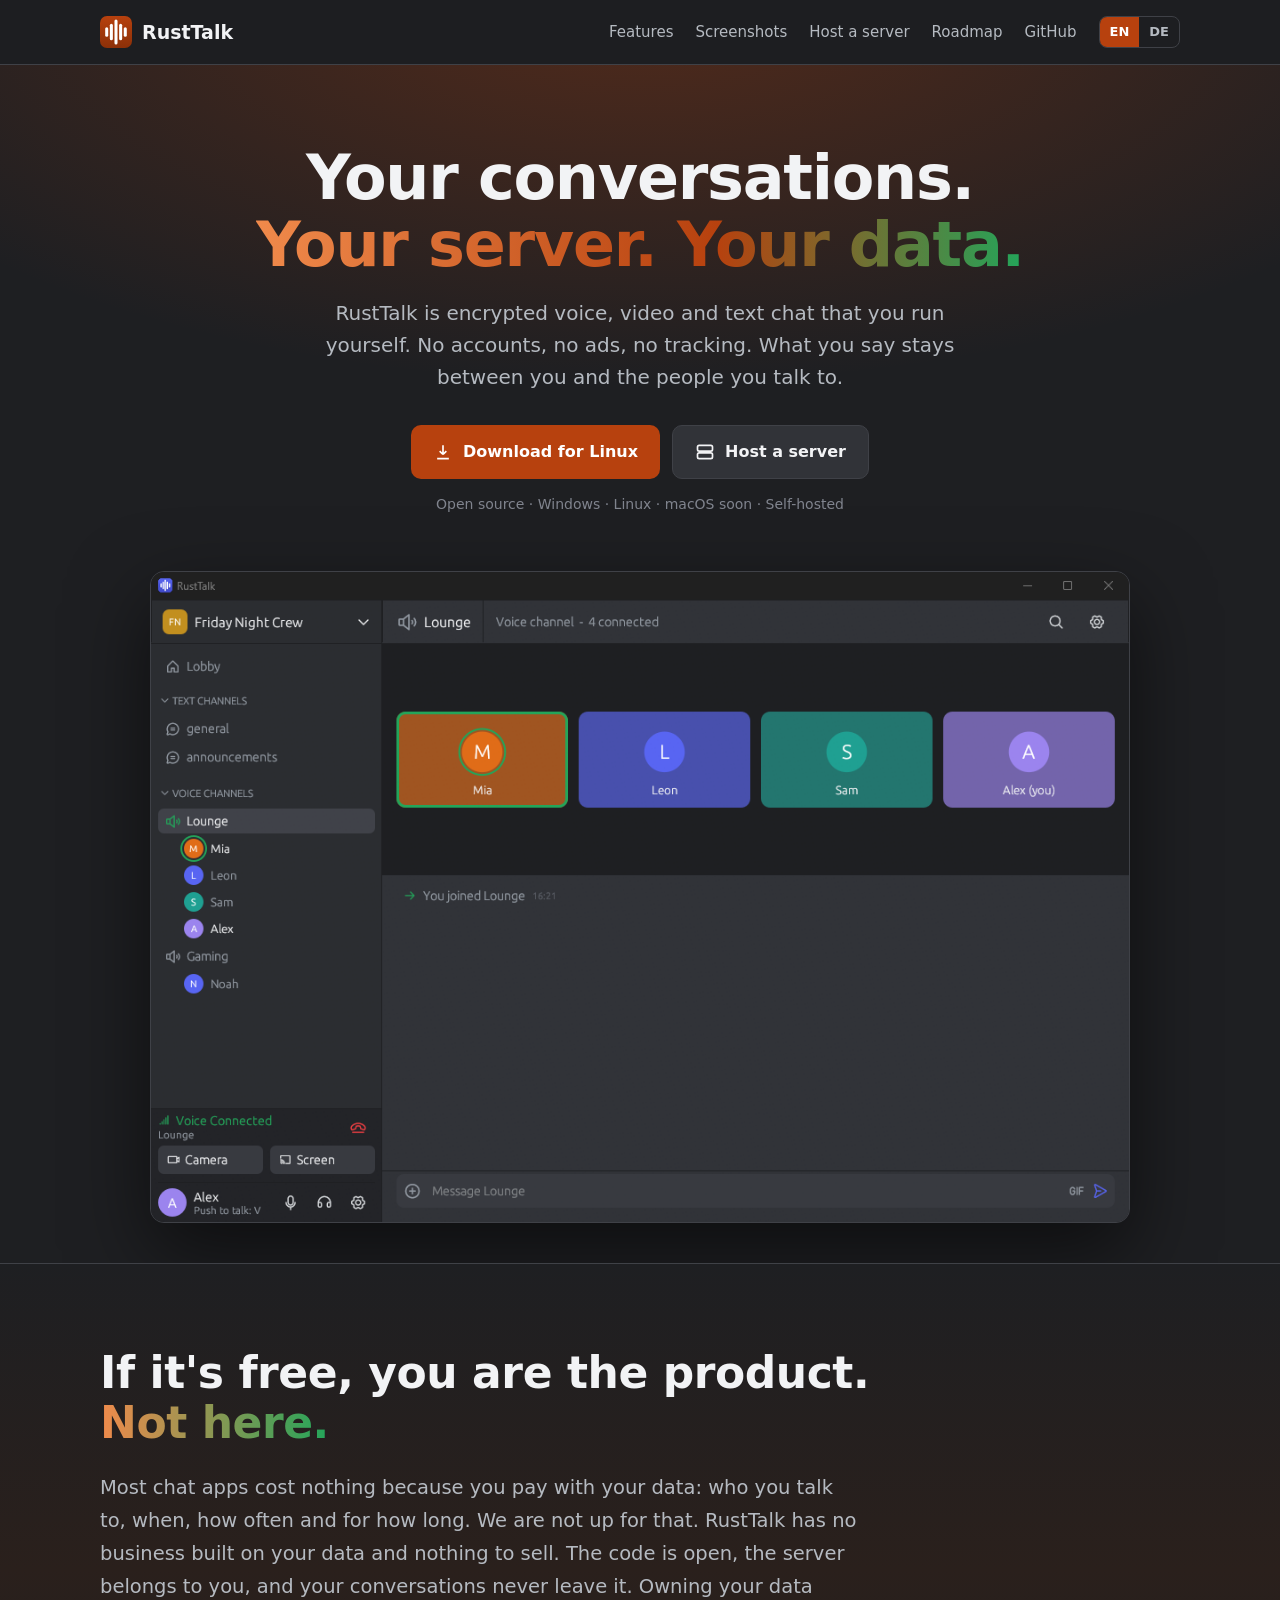
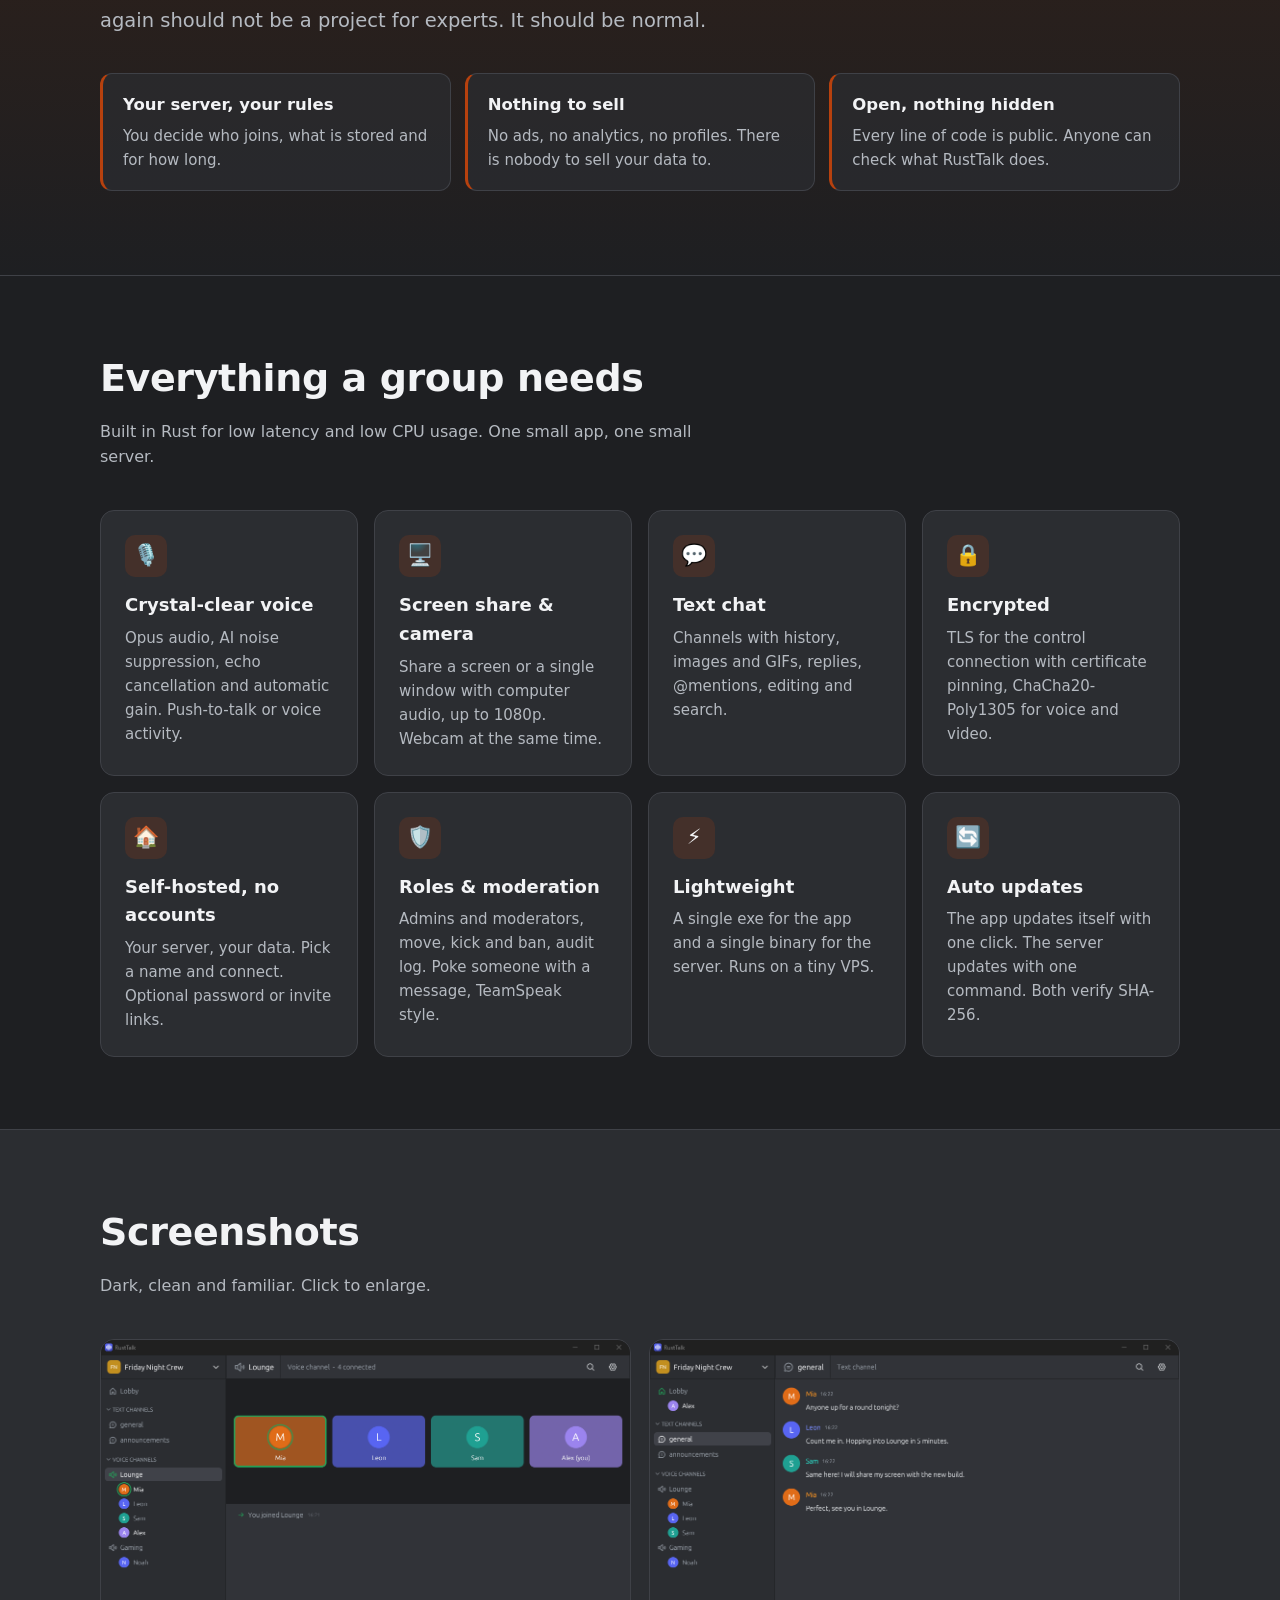
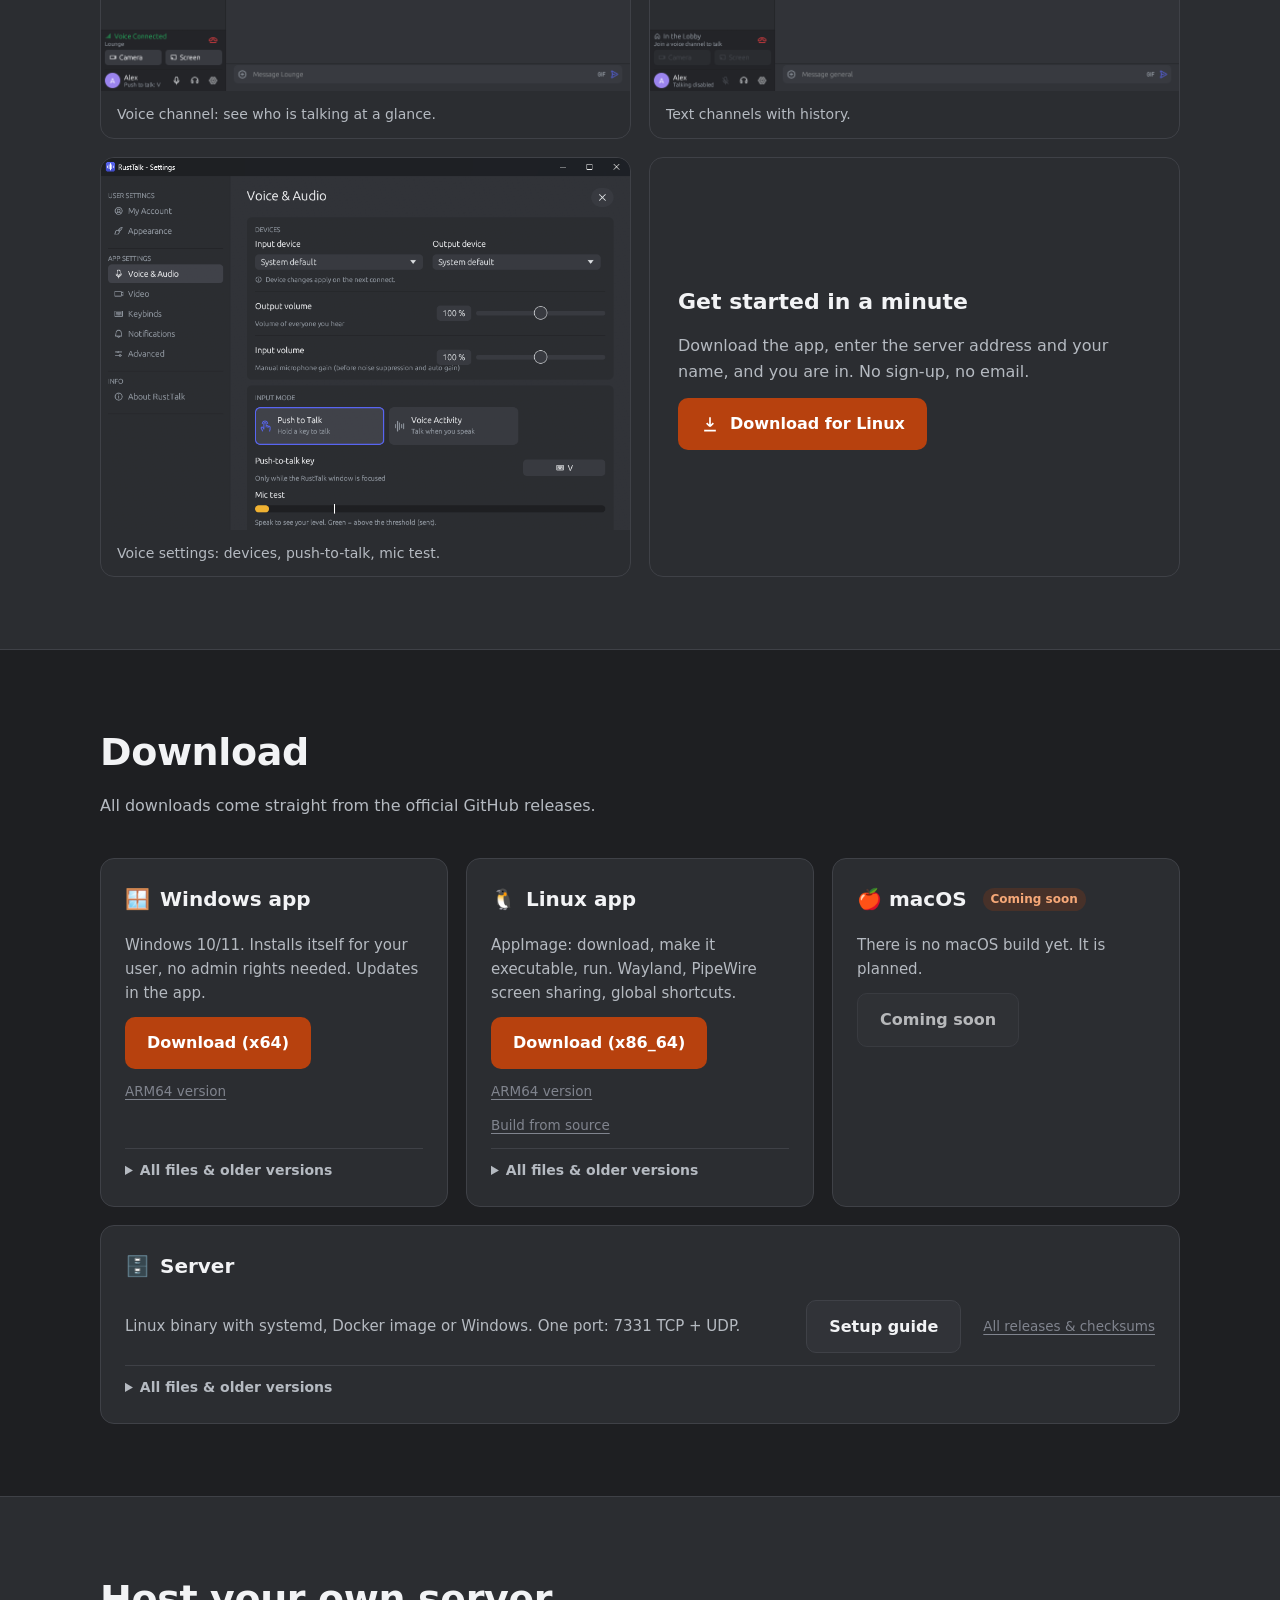
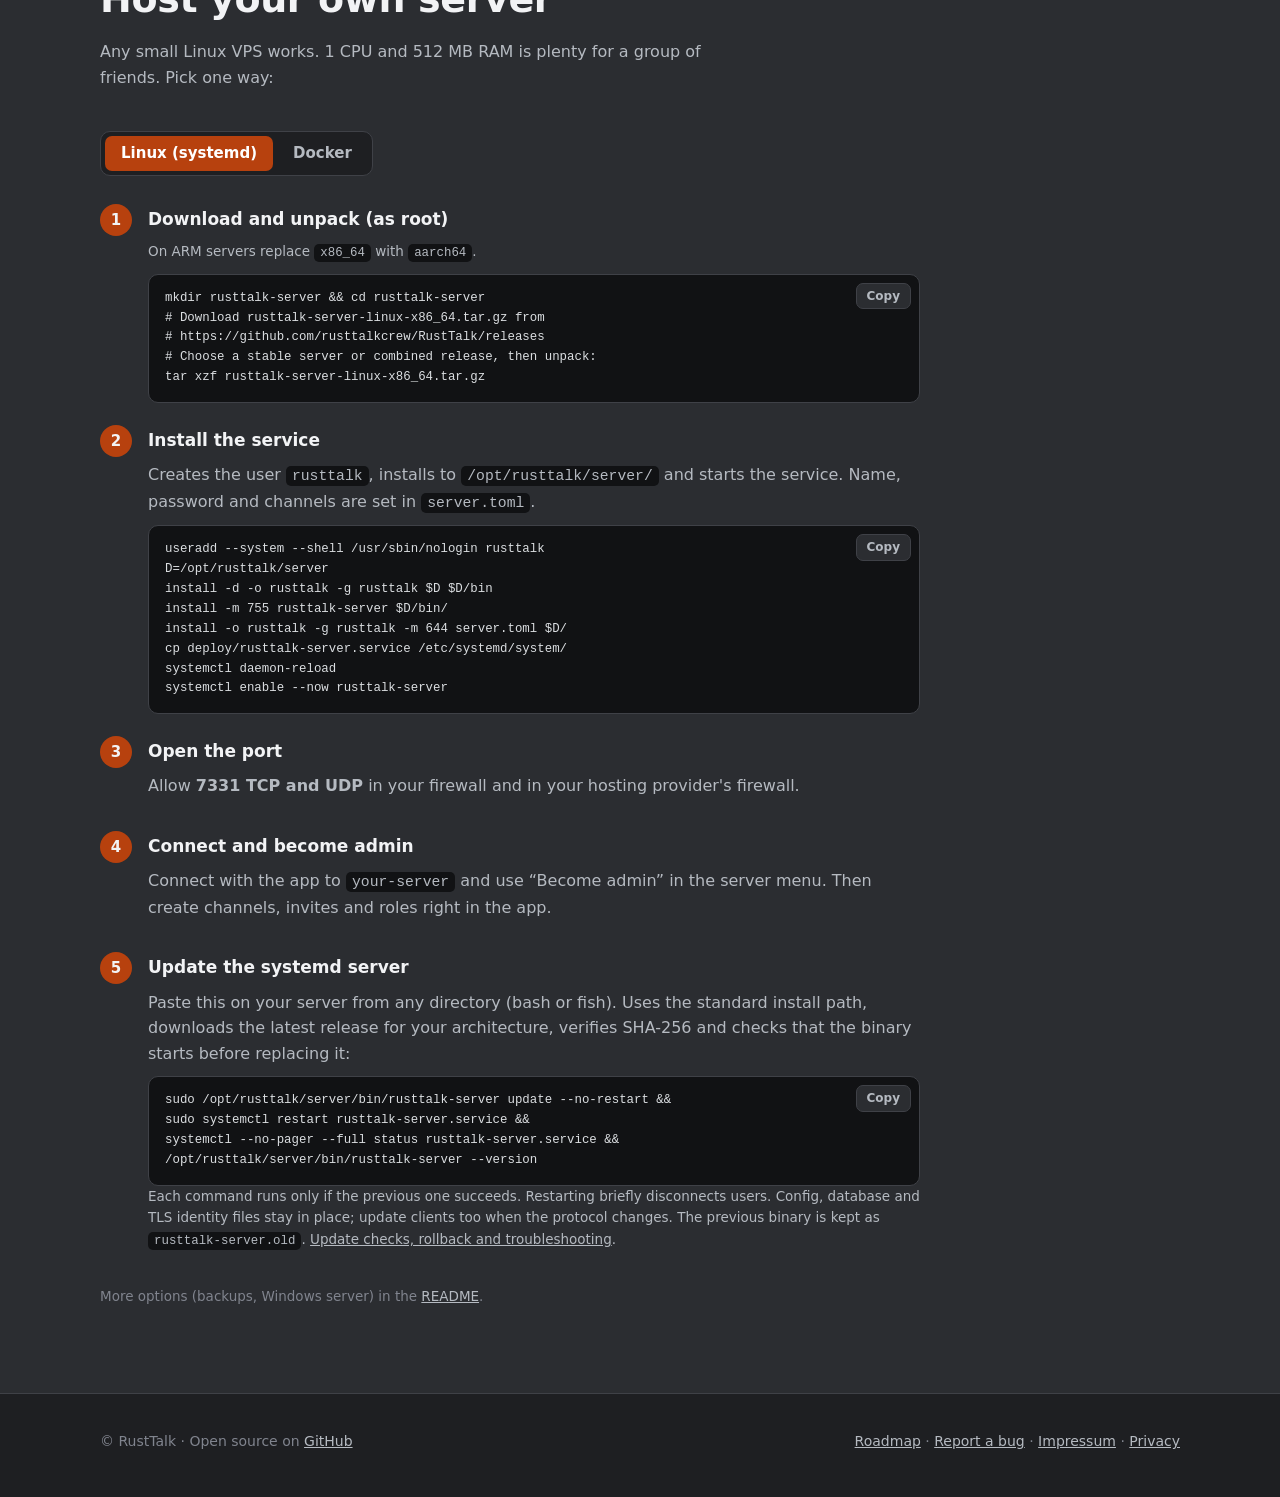
==== commit afa72c9b: "Merge pull request #79 from rusttalkcrew/feature/themes feat(client): Light and Obsidian themes, Rus" ====
--- a/website/index.html
+++ b/website/index.html
@@ -5,8 +5,8 @@
 <meta name="viewport" content="width=device-width, initial-scale=1">
 <title>RustTalk – Your conversations. Your server. Your data.</title>
 <meta name="description" content="RustTalk: encrypted voice, video and text chat you run yourself. No accounts, no ads, no tracking. Own your data again.">
-<link rel="icon" href="favicon.svg" type="image/svg+xml">
-<link rel="apple-touch-icon" href="img/apple-touch-icon.png">
+<link rel="icon" href="favicon.svg?v=rust" type="image/svg+xml">
+<link rel="apple-touch-icon" href="img/apple-touch-icon.png?v=rust">
 <meta property="og:title" content="RustTalk">
 <meta property="og:description" content="Your conversations. Your server. Your data. No accounts, no ads, no tracking.">
 <meta property="og:image" content="https://rusttalk.com/img/voice.png">
@@ -14,7 +14,7 @@
 :root{
   --bg:#1e1f22;--bg2:#2b2d31;--bg3:#313338;--line:#3f4147;
   --text:#f2f3f5;--muted:#b5bac1;--dim:#80848e;
-  --accent:#5865f2;--accent2:#4752c4;--green:#23a55a;
+  --accent:#b7410e;--accent2:#8c3008;--green:#23a55a;
   --radius:14px;--max:1120px;
 }
 *{box-sizing:border-box}
@@ -35,9 +35,9 @@
 .lang button.on{background:var(--accent);color:#fff}
 @media(max-width:720px){.links a.opt{display:none}}
 /* hero */
-.hero{padding:80px 0 40px;text-align:center;background:radial-gradient(900px 400px at 50% -80px,rgba(88,101,242,.35),transparent)}
+.hero{padding:80px 0 40px;text-align:center;background:radial-gradient(900px 400px at 50% -80px,rgba(183,65,14,.35),transparent)}
 .hero h1{font-size:clamp(36px,6vw,62px);line-height:1.08;margin:0 0 18px;letter-spacing:-.02em}
-.hero h1 span{background:linear-gradient(90deg,#8b93ff,#5865f2 60%,#23a55a);-webkit-background-clip:text;background-clip:text;color:transparent}
+.hero h1 span{background:linear-gradient(90deg,#f08a4b,#b7410e 60%,#23a55a);-webkit-background-clip:text;background-clip:text;color:transparent}
 .hero p.lead{font-size:clamp(17px,2.2vw,20px);color:var(--muted);max-width:680px;margin:0 auto 32px}
 .cta{display:flex;gap:12px;justify-content:center;flex-wrap:wrap}
 .btn{display:inline-flex;align-items:center;gap:10px;padding:13px 22px;border-radius:10px;font-weight:600;text-decoration:none;font-size:16px;transition:background .15s,transform .15s}
@@ -55,7 +55,7 @@
 .sub{color:var(--muted);margin:0 0 40px;max-width:640px}
 .grid{display:grid;grid-template-columns:repeat(auto-fit,minmax(250px,1fr));gap:16px}
 .card{background:var(--bg2);border:1px solid var(--line);border-radius:var(--radius);padding:24px}
-.card .ic{width:42px;height:42px;border-radius:10px;background:rgba(88,101,242,.18);display:grid;place-items:center;margin-bottom:14px;font-size:21px}
+.card .ic{width:42px;height:42px;border-radius:10px;background:rgba(183,65,14,.18);display:grid;place-items:center;margin-bottom:14px;font-size:21px}
 .card h3{margin:0 0 6px;font-size:18px}
 .card p{margin:0;color:var(--muted);font-size:15px}
 /* gallery */
@@ -92,9 +92,9 @@
 .alt{background:var(--bg2);border-top:1px solid var(--line);border-bottom:1px solid var(--line)}
 .alt .card{background:var(--bg3)}
 /* why */
-.why{padding:84px 0;background:linear-gradient(180deg,var(--bg) 0%,#23243a 50%,var(--bg) 100%);border-top:1px solid var(--line);border-bottom:1px solid var(--line)}
+.why{padding:84px 0;background:linear-gradient(180deg,var(--bg) 0%,#2a201c 50%,var(--bg) 100%);border-top:1px solid var(--line);border-bottom:1px solid var(--line)}
 .why h2{font-size:clamp(28px,4.4vw,44px);line-height:1.15;margin:0 0 22px;max-width:820px}
-.why h2 span{background:linear-gradient(90deg,#8b93ff,#23a55a);-webkit-background-clip:text;background-clip:text;color:transparent}
+.why h2 span{background:linear-gradient(90deg,#f08a4b,#23a55a);-webkit-background-clip:text;background-clip:text;color:transparent}
 .manifest{font-size:clamp(17px,2vw,19.5px);line-height:1.7;color:var(--muted);max-width:760px;margin:0 0 36px}
 .pillars{display:grid;grid-template-columns:repeat(auto-fit,minmax(220px,1fr));gap:14px}
 .pillars>div{background:rgba(43,45,49,.7);border:1px solid var(--line);border-left:3px solid var(--accent);border-radius:12px;padding:18px 20px;display:flex;flex-direction:column;gap:6px}
@@ -111,7 +111,7 @@
 .dl .card.wide{grid-column:1/-1}
 .dl .card.wide .row{display:flex;flex-wrap:wrap;align-items:center;gap:14px 22px}
 .dl .card.wide .row p{flex:1 1 320px}
-.soon{white-space:nowrap;display:inline-block;font-size:12px;font-weight:700;padding:2px 8px;border-radius:99px;background:rgba(88,101,242,.2);color:#aab0ff;margin-left:6px}
+.soon{white-space:nowrap;display:inline-block;font-size:12px;font-weight:700;padding:2px 8px;border-radius:99px;background:rgba(183,65,14,.2);color:#f6a878;margin-left:6px}
 details.files{margin-top:auto;border-top:1px solid var(--line);padding-top:10px}
 details.files summary{cursor:pointer;color:var(--muted);font-size:14px;font-weight:600;user-select:none}
 details.files summary:hover{color:var(--text)}
@@ -144,14 +144,13 @@
 <nav>
   <div class="wrap">
     <a class="brand" href="#top" aria-label="RustTalk">
-      <img src="favicon.svg" alt="" width="32" height="32">
+      <img src="favicon.svg?v=rust" alt="" width="32" height="32">
       RustTalk
     </a>
     <div class="links">
       <a class="opt" href="#features"><span data-l="en">Features</span><span data-l="de">Funktionen</span></a>
       <a class="opt" href="#screenshots">Screenshots</a>
       <a class="opt" href="#server"><span data-l="en">Host a server</span><span data-l="de">Server hosten</span></a>
-      <a class="opt" href="install.html"><span data-l="en">Install guide</span><span data-l="de">Anleitung</span></a>
       <a href="roadmap.html">Roadmap</a>
       <a class="opt" href="https://github.com/rusttalkcrew/RustTalk" rel="noopener">GitHub</a>
       <div class="lang" role="group" aria-label="Language">
@@ -277,7 +276,6 @@
         <p class="small" data-l="de">Windows 10/11. Installiert sich für deinen Benutzer, ohne Adminrechte. Updates direkt in der App.</p>
         <a class="btn primary" href="https://github.com/rusttalkcrew/RustTalk/releases" data-component="client" data-asset="rusttalk-windows.exe"><span data-l="en">Download (x64)</span><span data-l="de">Herunterladen (x64)</span></a>
         <a class="alt-link" href="https://github.com/rusttalkcrew/RustTalk/releases" data-component="client" data-asset="rusttalk-windows-arm64.exe"><span data-l="en">ARM64 version</span><span data-l="de">ARM64-Version</span></a>
-        <a class="alt-link" href="install.html#windows"><span data-l="en">Step-by-step guide</span><span data-l="de">Schritt-für-Schritt-Anleitung</span></a>
         <details class="files" data-kind="windows"><summary><span data-l="en">All files &amp; older versions</span><span data-l="de">Alle Dateien &amp; ältere Versionen</span></summary>
         <div class="tools"><label><span data-l="en">Version</span><span data-l="de">Version</span> <select class="ver-sel" aria-label="Version"></select></label></div>
         <div class="list"><p class="err"><a href="https://github.com/rusttalkcrew/RustTalk/releases" rel="noopener"><span data-l="en">Open releases on GitHub</span><span data-l="de">Releases auf GitHub öffnen</span></a></p></div></details>
@@ -288,8 +286,6 @@
         <p class="small" data-l="de">AppImage: herunterladen, ausführbar machen, starten. Wayland, Bildschirm teilen über PipeWire, globale Tastenkürzel.</p>
         <a class="btn primary" href="https://github.com/rusttalkcrew/RustTalk/releases" data-component="client" data-asset="rusttalk-linux-x86_64.AppImage"><span data-l="en">Download (x86_64)</span><span data-l="de">Herunterladen (x86_64)</span></a>
         <a class="alt-link" href="https://github.com/rusttalkcrew/RustTalk/releases" data-component="client" data-asset="rusttalk-linux-aarch64.AppImage"><span data-l="en">ARM64 version</span><span data-l="de">ARM64-Version</span></a>
-        <a class="alt-link" href="install.html#linux"><span data-l="en">Step-by-step guide</span><span data-l="de">Schritt-für-Schritt-Anleitung</span></a>
-        <a class="alt-link" href="install.html#steamdeck"><span data-l="en">Steam Deck guide</span><span data-l="de">Anleitung fürs Steam Deck</span></a>
         <a class="alt-link" href="https://github.com/rusttalkcrew/RustTalk#client-linux--minimal-build" rel="noopener"><span data-l="en">Build from source</span><span data-l="de">Aus dem Quellcode bauen</span></a>
         <details class="files" data-kind="linux"><summary><span data-l="en">All files &amp; older versions</span><span data-l="de">Alle Dateien &amp; ältere Versionen</span></summary>
         <div class="tools"><label><span data-l="en">Version</span><span data-l="de">Version</span> <select class="ver-sel" aria-label="Version"></select></label></div>
@@ -411,7 +407,7 @@
 <footer>
   <div class="wrap">
     <div>© RustTalk · <span data-l="en">Open source on</span><span data-l="de">Open Source auf</span> <a href="https://github.com/rusttalkcrew/RustTalk" rel="noopener">GitHub</a></div>
-    <div><a href="install.html"><span data-l="en">Install guide</span><span data-l="de">Anleitung</span></a> · <a href="roadmap.html">Roadmap</a> · <a href="https://github.com/rusttalkcrew/RustTalk/issues" rel="noopener"><span data-l="en">Report a bug</span><span data-l="de">Fehler melden</span></a> · <a href="impressum.html">Impressum</a> · <a href="datenschutz.html"><span data-l="en">Privacy</span><span data-l="de">Datenschutz</span></a></div>
+    <div><a href="roadmap.html">Roadmap</a> · <a href="https://github.com/rusttalkcrew/RustTalk/issues" rel="noopener"><span data-l="en">Report a bug</span><span data-l="de">Fehler melden</span></a> · <a href="impressum.html">Impressum</a> · <a href="datenschutz.html"><span data-l="en">Privacy</span><span data-l="de">Datenschutz</span></a></div>
   </div>
 </footer>
 
